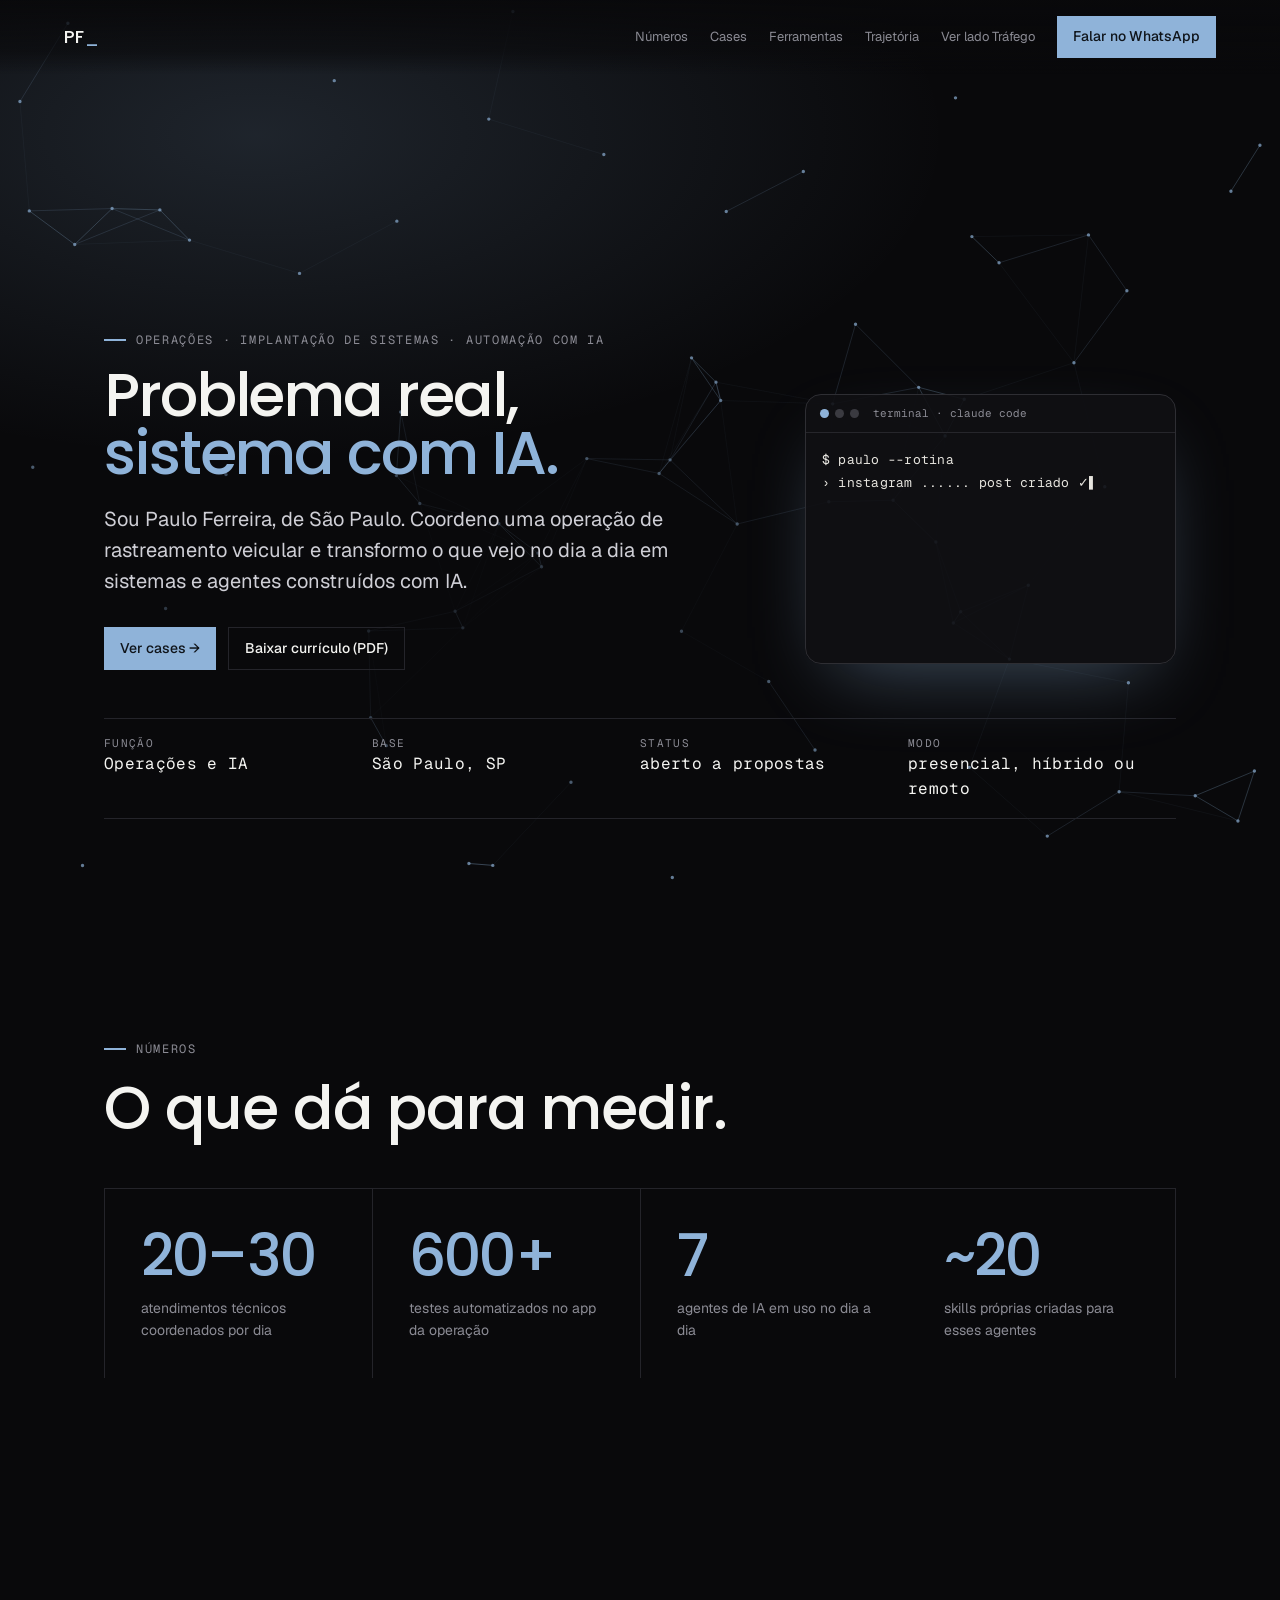
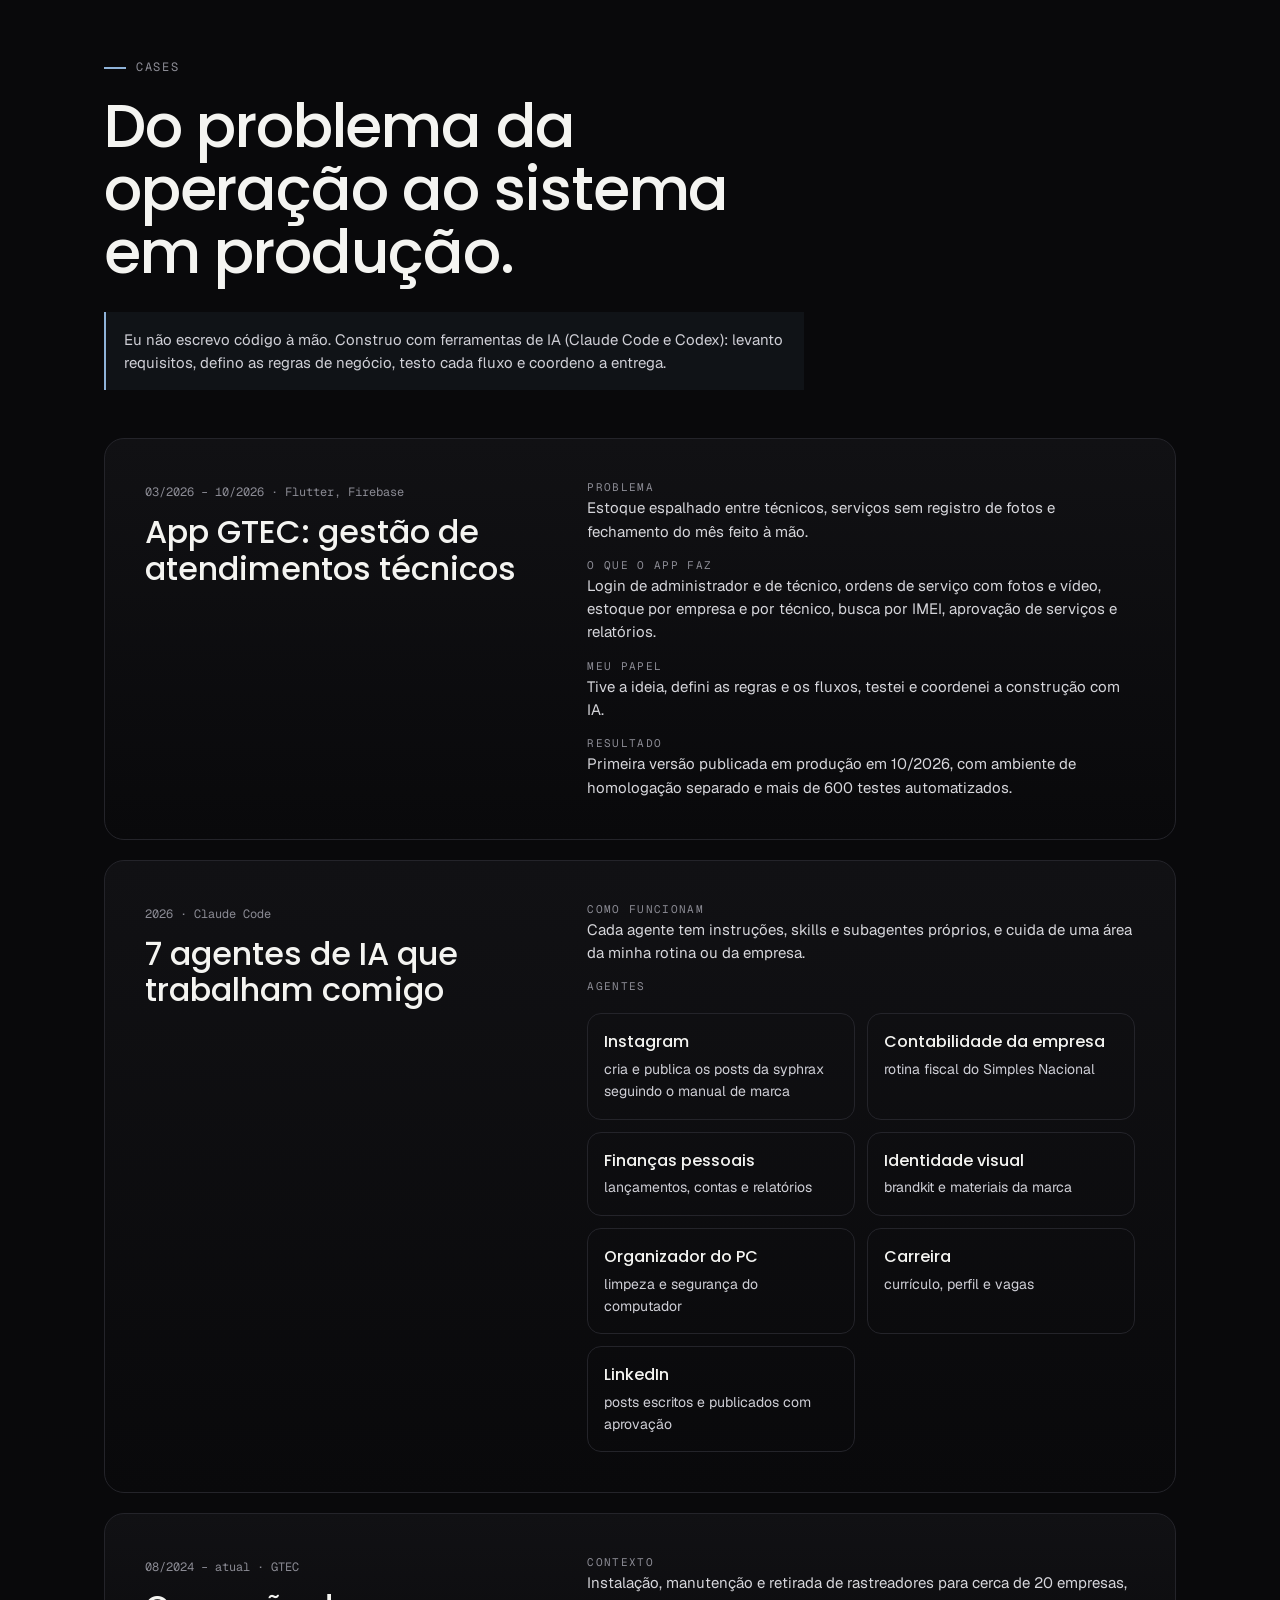
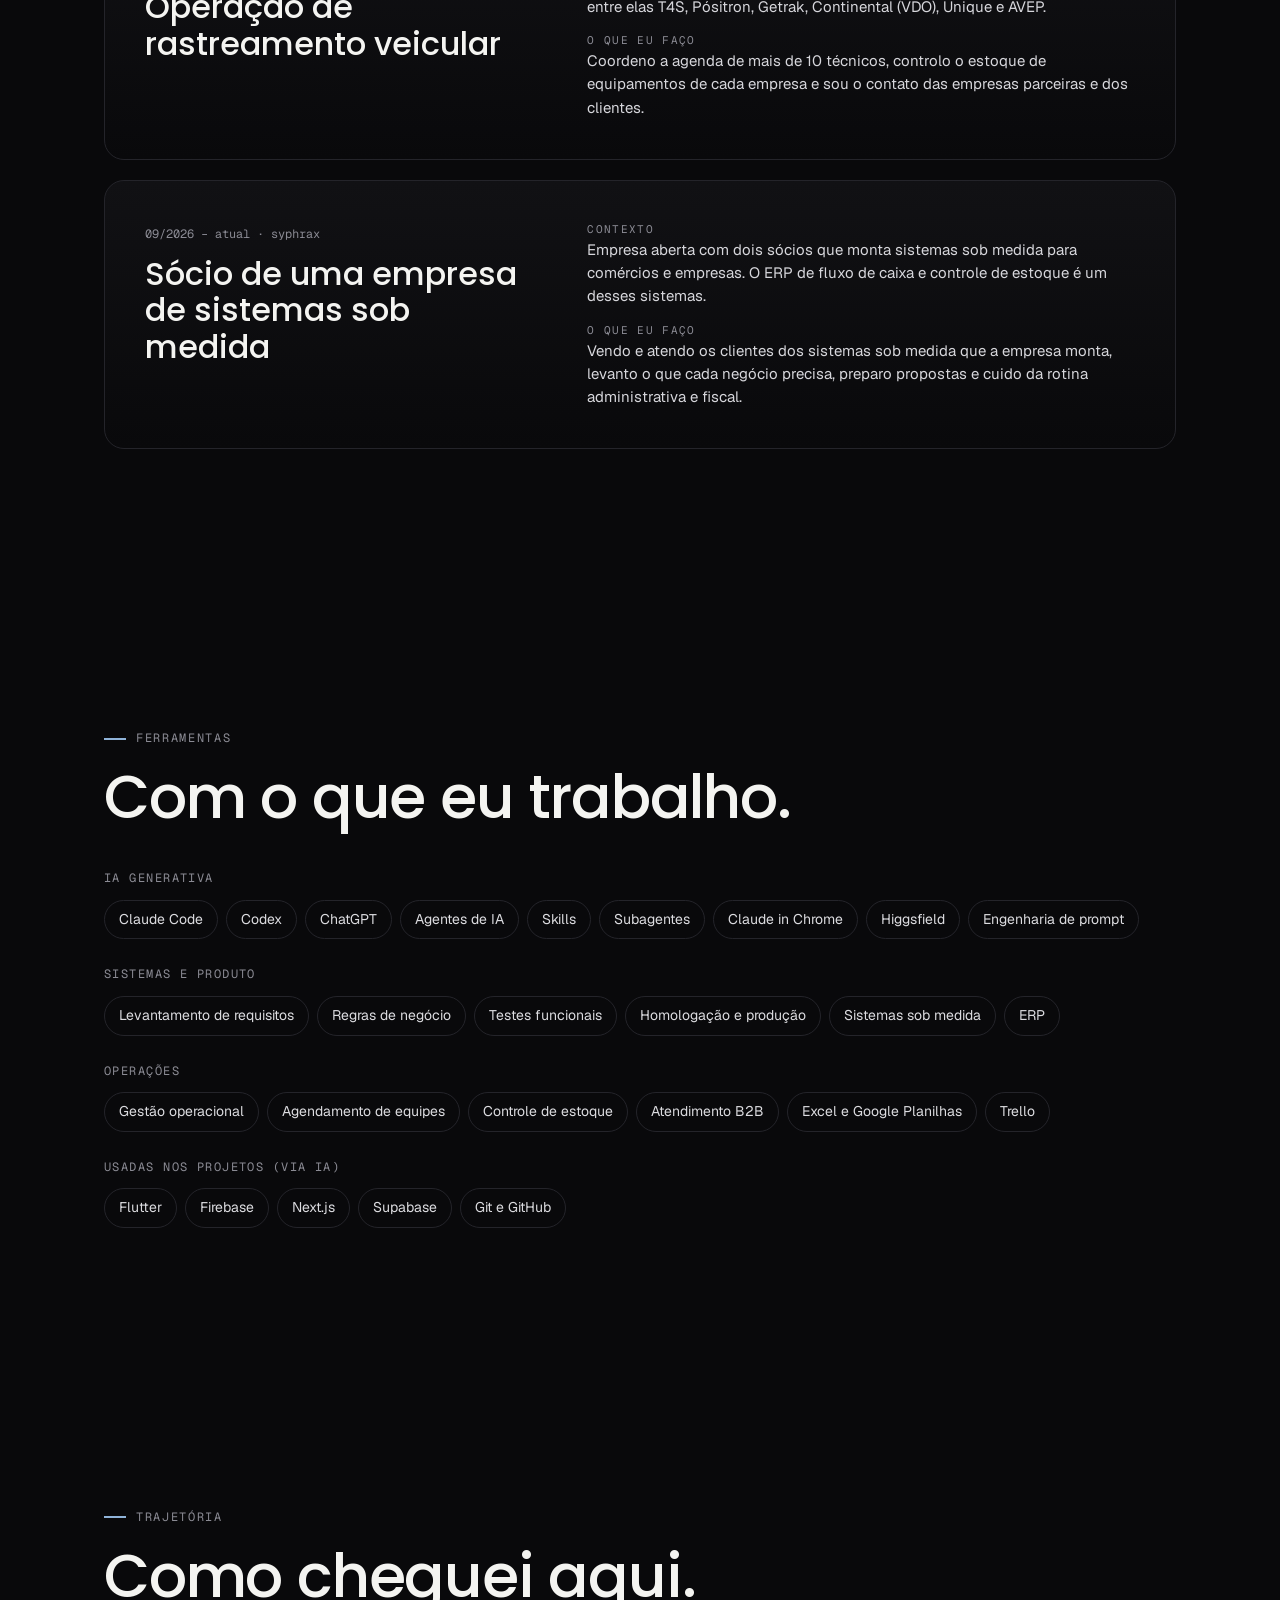
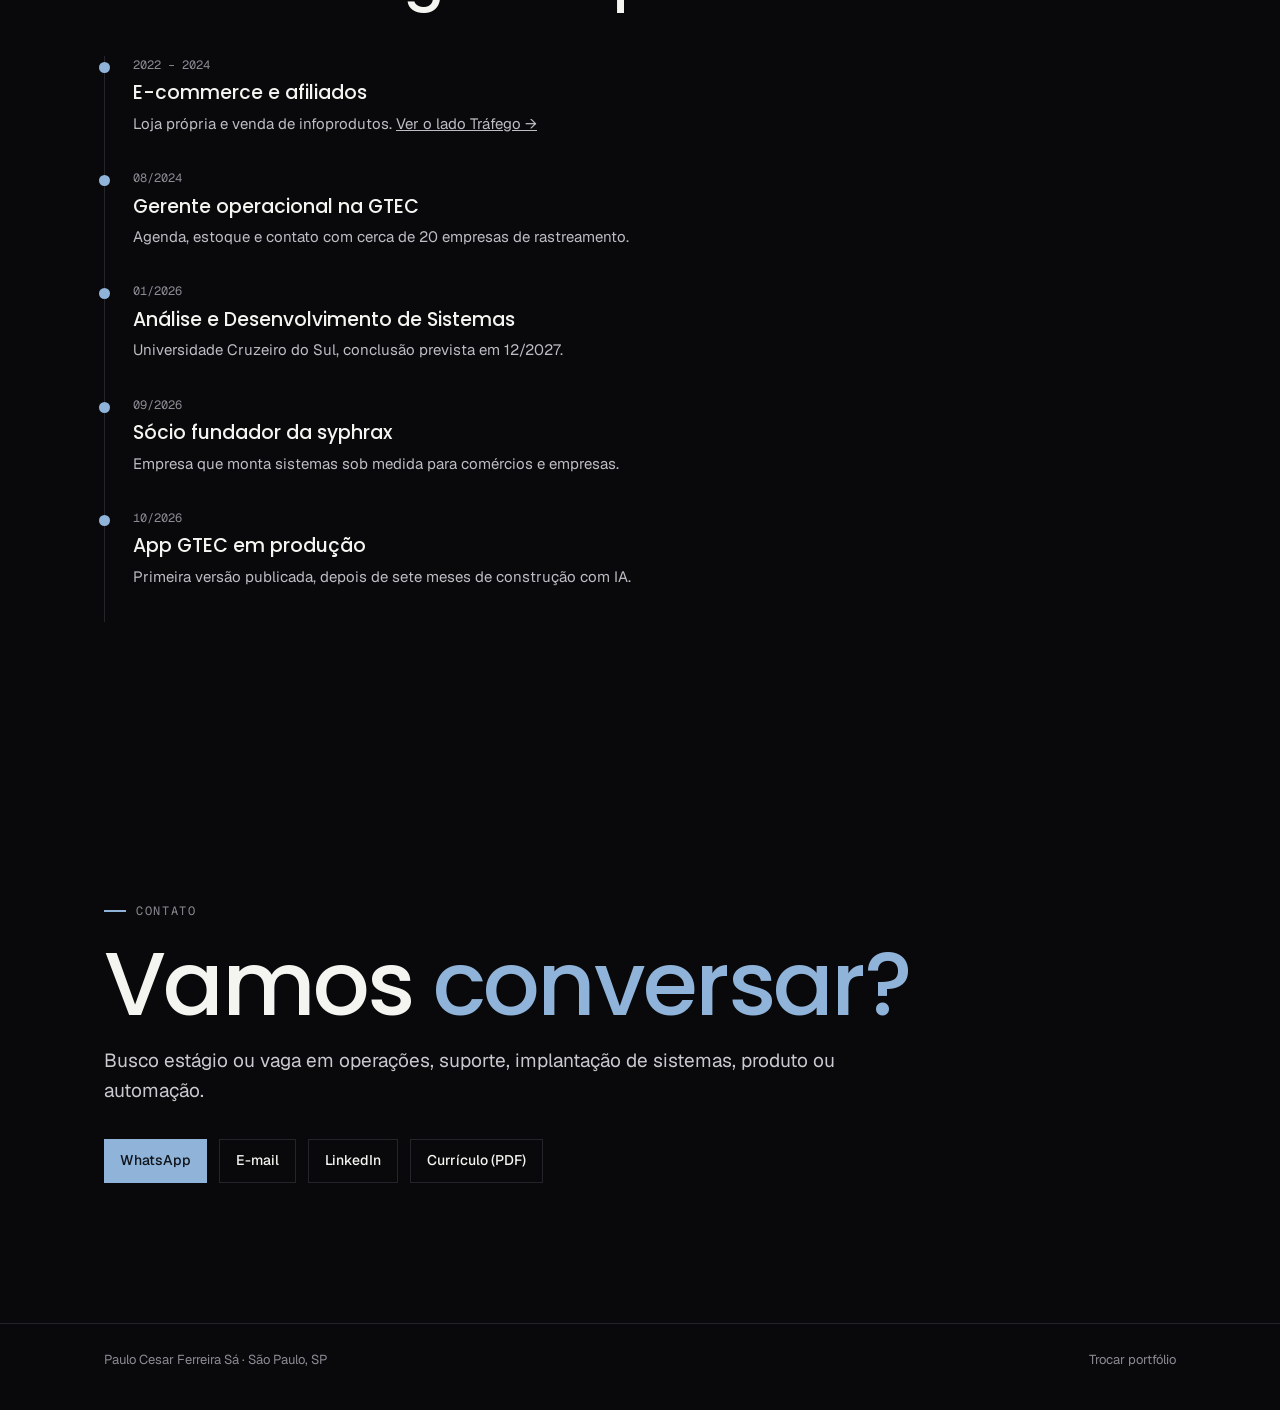
==== ia/index.html @ dfe34c78 "Página IA: troca do título não empurra mais o parágrafo e o terminal Co-Authored-By: Claude Opus 5.5" ====
<!doctype html>
<html lang="pt-BR">
<head>
<meta charset="utf-8">
<meta name="viewport" content="width=device-width, initial-scale=1">
<title>Paulo Ferreira | Automação &amp; IA</title>
<meta name="description" content="Paulo Ferreira: operações e implantação de sistemas, com automação e agentes de IA.">
<link rel="preload" href="../assets/fonts/Geist-Regular.woff2" as="font" type="font/woff2" crossorigin>
<link rel="preload" href="../assets/fonts/Poppins-Medium.woff2" as="font" type="font/woff2" crossorigin>
<link rel="stylesheet" href="../assets/base.css?v=11">
<script src="../assets/cor.js?v=11"></script>
<style>
  :root { --accent-1: var(--ia-1); --accent-2: var(--ia-2); }
  .hero { min-height: 100svh; display: flex; align-items: flex-end; padding: 110px 0 clamp(40px, 9vh, 96px); position: relative; overflow: hidden; isolation: isolate; }
  .hero canvas { position: absolute; inset: 0; width: 100%; height: 100%; z-index: -2; opacity: .55; }
  .hero .wrap::before { content: ""; position: absolute; inset: -40px -60px; z-index: -1; background: radial-gradient(70% 70% at 30% 55%, rgba(9,9,11,.85), transparent 75%); pointer-events: none; }
  .hero .wrap { position: relative; }
  .hero::after { content: ""; position: absolute; inset: 0; z-index: -1; background: radial-gradient(90% 60% at 20% 15%, color-mix(in srgb, var(--ia-1) 16%, transparent), transparent 60%); }
  .hero h1 { font-family: "Poppins"; font-weight: 500; font-size: clamp(42px, 8.4vw, 116px); line-height: .95; letter-spacing: -.035em; }
  .hero .sub { margin-top: 22px; font-size: clamp(16px, 1.7vw, 20px); color: #cfcfd6; max-width: 54ch; }
  .hero .row { display: flex; flex-wrap: wrap; gap: 12px; margin-top: 30px; }
  .facts { display: grid; grid-template-columns: repeat(4, 1fr); margin-top: 48px; border-top: 1px solid var(--line); }
  .facts div { padding: 16px 0; border-bottom: 1px solid var(--line); }
  .facts span { display: block; font-family: "Geist Mono"; font-size: 11px; text-transform: uppercase; letter-spacing: .12em; color: var(--muted); }
  @media (max-width: 760px) { .facts { grid-template-columns: 1fr 1fr; column-gap: 16px; } }
  .agents { display: grid; grid-template-columns: repeat(auto-fill, minmax(220px, 1fr)); gap: 12px; margin-top: 18px; }
  .agent { border: 1px solid var(--line); border-radius: 14px; padding: 16px; font-size: 14px; color: #cfcfd6; }
  .agent b { display: block; font-family: "Poppins"; font-weight: 500; color: var(--paper); font-size: 16px; margin-bottom: 4px; }
  /* Projeto 2: topo animado */
  .hero.p2 canvas { opacity: .9; }
  .hero-grid { display: grid; grid-template-columns: 1.4fr .8fr; gap: clamp(24px, 4vw, 56px); align-items: end; }
  .hero.p2 h1 { font-size: clamp(36px, 4.7vw, 72px); }
  .rot { display: inline-block; white-space: nowrap; max-width: 100%; overflow: clip; } /* símbolos da troca não alargam a coluna */
  .hero-grid > * { min-width: 0; }
  .term { border: 1px solid #2e2e33; border-radius: 16px; background: rgba(16,16,19,.9); box-shadow: 0 30px 80px -30px color-mix(in srgb, var(--ia-1) 45%, transparent); overflow: hidden; margin-bottom: 6px; }
  .term .bar { display: flex; align-items: center; gap: 6px; padding: 10px 14px; border-bottom: 1px solid #26262b; font-family: "Geist Mono"; font-size: 11px; color: var(--muted); }
  .term .bar i { width: 9px; height: 9px; border-radius: 50%; background: #3a3a40; }
  .term .bar i:first-child { background: var(--ia-2); }
  .term .bar span { margin-left: 8px; }
  .term .out { padding: 16px 16px 20px; font-size: 13px; line-height: 1.75; color: #e6e4de; white-space: pre-wrap; min-height: 230px; }
  @media (max-width: 900px) { .hero-grid { grid-template-columns: 1fr; } .term .out { min-height: 200px; font-size: 12px; } }
  .honest { margin-top: 28px; padding: 16px 18px; border-left: 2px solid var(--ia-2); background: color-mix(in srgb, var(--ia-1) 6%, transparent); color: #cfcfd6; font-size: 15px; max-width: 70ch; }
  .btn.solid { color: var(--ia-on); }
</style>
</head>
<body>
  <nav class="nav">
    <a class="logo" href="../">PF<b>_</b></a>
    <div class="nav-links">
      <a class="lk" href="#numeros">Números</a>
      <a class="lk" href="#cases">Cases</a>
      <a class="lk" href="#ferramentas">Ferramentas</a>
      <a class="lk" href="#trajetoria">Trajetória</a>
      <a class="lk" href="../trafego/">Ver lado Tráfego</a>
      <a class="btn solid" href="https://wa.me/5511947309634" target="_blank" rel="noopener">Falar no WhatsApp</a>
    </div>
  </nav>

  <header class="hero p2">
    <canvas data-net="#e9e6df,#e9e6df" data-net-var="--ia-1" aria-hidden="true"></canvas>
    <div class="wrap">
      <div class="hero-grid">
      <div>
      <p class="kicker">Operações · Implantação de Sistemas · Automação com IA</p>
      <h1><span data-decode="Problema real,">Problema real,</span><br><span class="grad rot" data-rotate="sistema com IA.|app em produção.|agente de IA.|automação real.">sistema com IA.</span></h1>
      <p class="sub">Sou Paulo Ferreira, de São Paulo. Coordeno uma operação de rastreamento veicular e transformo o que vejo no dia a dia em sistemas e agentes construídos com IA.</p>
      <div class="row">
        <a class="btn solid" href="#cases">Ver cases →</a>
        <a class="btn" href="../assets/cv/Curriculo_Paulo_Ferreira_Operacoes_IA.pdf" download>Baixar currículo (PDF)</a>
      </div>
      </div>
      <div class="term" data-term="$ paulo --rotina
› instagram ...... post criado ✓
› contabilidade .. rotina fiscal ✓
› finanças ....... relatório pronto ✓
› app gtec ....... 600+ testes ✓
› operação ....... 20–30 atend./dia
› linkedin ....... aguardando aprovação…" aria-hidden="true">
        <div class="bar"><i></i><i></i><i></i><span>terminal · claude code</span></div>
        <pre class="out mono"></pre>
      </div>
      </div>
      <div class="facts mono">
        <div><span>Função</span>Operações e IA</div>
        <div><span>Base</span>São Paulo, SP</div>
        <div><span>Status</span>aberto a propostas</div>
        <div><span>Modo</span>presencial, híbrido ou remoto</div>
      </div>
    </div>
  </header>

  <section id="numeros">
    <div class="wrap">
      <p class="kicker rv">Números</p>
      <h2 class="title rv">O que dá para medir.</h2>
      <div class="stats short rv">
        <div class="stat"><div class="n grad">20–30</div><div class="l">atendimentos técnicos coordenados por dia</div></div>
        <div class="stat"><div class="n grad" data-count="600" data-suf="+">600+</div><div class="l">testes automatizados no app da operação</div></div>
        <div class="stat"><div class="n grad" data-count="7">7</div><div class="l">agentes de IA em uso no dia a dia</div></div>
        <div class="stat"><div class="n grad" data-count="20" data-pre="~">~20</div><div class="l">skills próprias criadas para esses agentes</div></div>
      </div>
    </div>
  </section>

  <section id="cases">
    <div class="wrap">
      <p class="kicker rv">Cases</p>
      <h2 class="title rv">Do problema da operação ao sistema em produção.</h2>
      <p class="honest rv">Eu não escrevo código à mão. Construo com ferramentas de IA (Claude Code e Codex): levanto requisitos, defino as regras de negócio, testo cada fluxo e coordeno a entrega.</p>

      <div class="cases">
        <article class="case rv">
          <div><span class="tag">03/2026 – 10/2026 · Flutter, Firebase</span><h3>App GTEC: gestão de atendimentos técnicos</h3></div>
          <dl>
            <div><dt>Problema</dt><dd>Estoque espalhado entre técnicos, serviços sem registro de fotos e fechamento do mês feito à mão.</dd></div>
            <div><dt>O que o app faz</dt><dd>Login de administrador e de técnico, ordens de serviço com fotos e vídeo, estoque por empresa e por técnico, busca por IMEI, aprovação de serviços e relatórios.</dd></div>
            <div><dt>Meu papel</dt><dd>Tive a ideia, defini as regras e os fluxos, testei e coordenei a construção com IA.</dd></div>
            <div><dt>Resultado</dt><dd>Primeira versão publicada em produção em 10/2026, com ambiente de homologação separado e mais de 600 testes automatizados.</dd></div>
          </dl>
        </article>

        <article class="case rv">
          <div><span class="tag">2026 · Claude Code</span><h3>7 agentes de IA que trabalham comigo</h3></div>
          <dl>
            <div><dt>Como funcionam</dt><dd>Cada agente tem instruções, skills e subagentes próprios, e cuida de uma área da minha rotina ou da empresa.</dd></div>
            <div><dt>Agentes</dt><dd>
              <div class="agents">
                <div class="agent"><b>Instagram</b>cria e publica os posts da syphrax seguindo o manual de marca</div>
                <div class="agent"><b>Contabilidade da empresa</b>rotina fiscal do Simples Nacional</div>
                <div class="agent"><b>Finanças pessoais</b>lançamentos, contas e relatórios</div>
                <div class="agent"><b>Identidade visual</b>brandkit e materiais da marca</div>
                <div class="agent"><b>Organizador do PC</b>limpeza e segurança do computador</div>
                <div class="agent"><b>Carreira</b>currículo, perfil e vagas</div>
                <div class="agent"><b>LinkedIn</b>posts escritos e publicados com aprovação</div>
              </div>
            </dd></div>
          </dl>
        </article>

        <article class="case rv">
          <div><span class="tag">08/2024 – atual · GTEC</span><h3>Operação de rastreamento veicular</h3></div>
          <dl>
            <div><dt>Contexto</dt><dd>Instalação, manutenção e retirada de rastreadores para cerca de 20 empresas, entre elas T4S, Pósitron, Getrak, Continental (VDO), Unique e AVEP.</dd></div>
            <div><dt>O que eu faço</dt><dd>Coordeno a agenda de mais de 10 técnicos, controlo o estoque de equipamentos de cada empresa e sou o contato das empresas parceiras e dos clientes.</dd></div>
          </dl>
        </article>

        <article class="case rv">
          <div><span class="tag">09/2026 – atual · syphrax</span><h3>Sócio de uma empresa de sistemas sob medida</h3></div>
          <dl>
            <div><dt>Contexto</dt><dd>Empresa aberta com dois sócios que monta sistemas sob medida para comércios e empresas. O ERP de fluxo de caixa e controle de estoque é um desses sistemas.</dd></div>
            <div><dt>O que eu faço</dt><dd>Vendo e atendo os clientes dos sistemas sob medida que a empresa monta, levanto o que cada negócio precisa, preparo propostas e cuido da rotina administrativa e fiscal.</dd></div>
          </dl>
        </article>
      </div>
    </div>
  </section>

  <section id="ferramentas">
    <div class="wrap">
      <p class="kicker rv">Ferramentas</p>
      <h2 class="title rv">Com o que eu trabalho.</h2>
      <div class="tools">
        <div class="grp rv"><h4>IA generativa</h4><div class="chips"><span class="chip">Claude Code</span><span class="chip">Codex</span><span class="chip">ChatGPT</span><span class="chip">Agentes de IA</span><span class="chip">Skills</span><span class="chip">Subagentes</span><span class="chip">Claude in Chrome</span><span class="chip">Higgsfield</span><span class="chip">Engenharia de prompt</span></div></div>
        <div class="grp rv"><h4>Sistemas e produto</h4><div class="chips"><span class="chip">Levantamento de requisitos</span><span class="chip">Regras de negócio</span><span class="chip">Testes funcionais</span><span class="chip">Homologação e produção</span><span class="chip">Sistemas sob medida</span><span class="chip">ERP</span></div></div>
        <div class="grp rv"><h4>Operações</h4><div class="chips"><span class="chip">Gestão operacional</span><span class="chip">Agendamento de equipes</span><span class="chip">Controle de estoque</span><span class="chip">Atendimento B2B</span><span class="chip">Excel e Google Planilhas</span><span class="chip">Trello</span></div></div>
        <div class="grp rv"><h4>Usadas nos projetos (via IA)</h4><div class="chips"><span class="chip">Flutter</span><span class="chip">Firebase</span><span class="chip">Next.js</span><span class="chip">Supabase</span><span class="chip">Git e GitHub</span></div></div>
      </div>
    </div>
  </section>

  <section id="trajetoria">
    <div class="wrap">
      <p class="kicker rv">Trajetória</p>
      <h2 class="title rv">Como cheguei aqui.</h2>
      <div class="timeline">
        <div class="tl rv"><div class="when">2022 – 2024</div><div class="what">E-commerce e afiliados</div><div class="how">Loja própria e venda de infoprodutos. <a href="../trafego/" style="text-decoration:underline">Ver o lado Tráfego →</a></div></div>
        <div class="tl rv"><div class="when">08/2024</div><div class="what">Gerente operacional na GTEC</div><div class="how">Agenda, estoque e contato com cerca de 20 empresas de rastreamento.</div></div>
        <div class="tl rv"><div class="when">01/2026</div><div class="what">Análise e Desenvolvimento de Sistemas</div><div class="how">Universidade Cruzeiro do Sul, conclusão prevista em 12/2027.</div></div>
        <div class="tl rv"><div class="when">09/2026</div><div class="what">Sócio fundador da syphrax</div><div class="how">Empresa que monta sistemas sob medida para comércios e empresas.</div></div>
        <div class="tl rv"><div class="when">10/2026</div><div class="what">App GTEC em produção</div><div class="how">Primeira versão publicada, depois de sete meses de construção com IA.</div></div>
      </div>
    </div>
  </section>

  <section class="cta" id="contato">
    <div class="wrap">
      <p class="kicker rv">Contato</p>
      <div class="big rv">Vamos <span class="grad">conversar?</span></div>
      <p class="lead rv">Busco estágio ou vaga em operações, suporte, implantação de sistemas, produto ou automação.</p>
      <div class="row rv">
        <a class="btn solid" href="https://wa.me/5511947309634" target="_blank" rel="noopener">WhatsApp</a>
        <a class="btn" href="mailto:paulocesar105911@gmail.com">E-mail</a>
        <a class="btn" href="https://www.linkedin.com/in/pauloferreiracs/" target="_blank" rel="noopener">LinkedIn</a>
        <a class="btn" href="../assets/cv/Curriculo_Paulo_Ferreira_Operacoes_IA.pdf" download>Currículo (PDF)</a>
      </div>
    </div>
  </section>

  <footer><div class="wrap"><span>Paulo Cesar Ferreira Sá · São Paulo, SP</span><a href="../">Trocar portfólio</a></div></footer>
  <script src="../assets/main.js?v=11"></script>
</body>
</html>
---- assets/base.css ----
@font-face { font-family: "Geist"; src: url("fonts/Geist-Regular.woff2") format("woff2"), url("fonts/Geist-Regular.ttf") format("truetype"); font-weight: 400; font-display: swap; }
@font-face { font-family: "Geist"; src: url("fonts/Geist-Medium.woff2") format("woff2"), url("fonts/Geist-Medium.ttf") format("truetype"); font-weight: 500; font-display: swap; }
@font-face { font-family: "Geist"; src: url("fonts/Geist-SemiBold.woff2") format("woff2"), url("fonts/Geist-SemiBold.ttf") format("truetype"); font-weight: 600; font-display: swap; }
@font-face { font-family: "Geist Mono"; src: url("fonts/GeistMono-Regular.woff2") format("woff2"); font-weight: 400; font-display: swap; }
@font-face { font-family: "Poppins"; src: url("fonts/Poppins-Medium.woff2") format("woff2"), url("fonts/Poppins-Medium.ttf") format("truetype"); font-weight: 500; font-display: swap; }

:root {
  --ink: #09090b;
  --ink-2: #111114;
  --paper: #f4f4f1;
  --muted: #8b8b94;
  --line: #24242a;
  /* lado IA: azul + violeta */
  --ia-1: #4f6bff;
  --ia-2: #9b6bff;
  /* lado tráfego: rosa + laranja */
  --tr-1: #ff3d7f;
  --tr-2: #ff7a2f;
  --accent-1: var(--paper);
  --accent-2: var(--paper);
  --gutter: clamp(16px, 5vw, 64px);
}

* { box-sizing: border-box; margin: 0; padding: 0; }
html { scroll-behavior: smooth; -webkit-text-size-adjust: 100%; }
body {
  background: var(--ink);
  color: var(--paper);
  font-family: "Geist", system-ui, sans-serif;
  font-size: 16px;
  line-height: 1.55;
  overflow-x: hidden;
}
a { color: inherit; text-decoration: none; }
img { max-width: 100%; display: block; }
::selection { background: var(--accent-1); color: var(--ink); }

.mono { font-family: "Geist Mono", ui-monospace, monospace; letter-spacing: .02em; }
.muted { color: var(--muted); }
.wrap { width: 100%; max-width: 1200px; margin: 0 auto; padding: 0 var(--gutter); }

/* ---------- nav ---------- */
.nav {
  position: fixed; inset: 0 0 auto 0; z-index: 50;
  display: flex; align-items: center; justify-content: space-between; gap: 16px;
  padding: 16px var(--gutter);
  background: linear-gradient(to bottom, rgba(9,9,11,.96), rgba(9,9,11,.6) 70%, rgba(9,9,11,0));
}
.logo { font-family: "Poppins"; font-weight: 500; font-size: 18px; letter-spacing: .02em; }
.logo b { color: var(--accent-1); font-weight: 500; }
.nav-links { display: flex; align-items: center; gap: 22px; font-size: 13px; }
.nav-links a.lk { color: var(--muted); transition: color .2s; }
.nav-links a.lk:hover { color: var(--paper); }
.btn {
  display: inline-flex; align-items: center; gap: 8px;
  padding: 10px 16px; font-size: 14px; font-weight: 500;
  border: 1px solid var(--line); border-radius: 999px;
  transition: transform .2s, border-color .2s, background .2s;
}
.btn:hover { transform: translateY(-1px); border-color: var(--accent-1); }
.btn.solid { background: linear-gradient(90deg, var(--accent-1), var(--accent-2)); color: #fff; border: 0; }
.btn svg { width: 16px; height: 16px; }
@media (max-width: 760px) {
  .nav-links a.lk { display: none; }
  .nav .btn { padding: 8px 12px; font-size: 13px; }
}

/* ---------- seções ---------- */
section { padding: clamp(72px, 12vw, 140px) 0; position: relative; }
.kicker { font-family: "Geist Mono"; font-size: 12px; text-transform: uppercase; letter-spacing: .14em; color: var(--muted); margin-bottom: 18px; display: flex; align-items: center; gap: 10px; }
.kicker::before { content: ""; width: 22px; height: 2px; background: linear-gradient(90deg, var(--accent-1), var(--accent-2)); }
h2.title { font-family: "Poppins"; font-weight: 500; font-size: clamp(30px, 5.4vw, 60px); line-height: 1.05; letter-spacing: -.02em; max-width: 18ch; }
.lead { font-size: clamp(16px, 1.6vw, 19px); color: #c9c9cf; max-width: 60ch; margin-top: 18px; }
.grad { background: linear-gradient(90deg, var(--accent-1), var(--accent-2)); -webkit-background-clip: text; background-clip: text; color: transparent; }

/* números */
.stats { display: grid; grid-template-columns: repeat(auto-fit, minmax(240px, 1fr)); gap: 1px; background: var(--line); border: 1px solid var(--line); margin-top: 48px; }
.stat { background: var(--ink); padding: clamp(22px, 3vw, 36px); container-type: inline-size; min-width: 0; }
/* o número acompanha a largura da coluna (cqi), então nunca é cortado */
.stat .n { display: inline-block; max-width: 100%; font-family: "Poppins"; font-weight: 500; font-size: clamp(28px, 19cqi, 64px); line-height: 1.05; letter-spacing: -.03em; white-space: nowrap; }
.stat .l { margin-top: 12px; color: var(--muted); font-size: 14px; max-width: 24ch; }
.stats.wide { grid-template-columns: repeat(2, 1fr); }
.stats.short .n { font-size: clamp(30px, 30cqi, 72px); }
@media (max-width: 560px) { .stats.wide { grid-template-columns: 1fr; } }
@media (max-width: 420px) { .stats { grid-template-columns: 1fr; } }

/* cases */
.cases { display: grid; gap: 20px; margin-top: 48px; }
.case {
  border: 1px solid var(--line); border-radius: 20px; padding: clamp(22px, 3.4vw, 40px);
  background: linear-gradient(180deg, var(--ink-2), var(--ink));
  display: grid; grid-template-columns: 1fr 1.4fr; gap: clamp(18px, 4vw, 56px);
  transition: border-color .3s;
}
.case:hover { border-color: color-mix(in srgb, var(--accent-1) 55%, var(--line)); }
.case .tag { font-family: "Geist Mono"; font-size: 12px; color: var(--muted); }
.case h3 { font-family: "Poppins"; font-weight: 500; font-size: clamp(22px, 2.6vw, 32px); line-height: 1.15; margin-top: 10px; }
.case dl { display: grid; gap: 14px; }
.case dt { font-family: "Geist Mono"; font-size: 11px; text-transform: uppercase; letter-spacing: .12em; color: var(--muted); }
.case dd { color: #d6d6db; font-size: 15px; }
@media (max-width: 760px) { .case { grid-template-columns: 1fr; } }

/* ferramentas */
.tools { margin-top: 40px; display: grid; gap: 26px; }
.tools .grp h4 { font-family: "Geist Mono"; font-weight: 400; font-size: 12px; text-transform: uppercase; letter-spacing: .12em; color: var(--muted); margin-bottom: 12px; }
.chips { display: flex; flex-wrap: wrap; gap: 8px; }
.chip { padding: 8px 14px; border: 1px solid var(--line); border-radius: 999px; font-size: 14px; color: #dcdce0; }

/* trajetória */
.timeline { margin-top: 48px; border-left: 1px solid var(--line); }
.tl { position: relative; padding: 0 0 34px 28px; }
.tl::before { content: ""; position: absolute; left: -6px; top: 6px; width: 11px; height: 11px; border-radius: 50%; background: linear-gradient(135deg, var(--accent-1), var(--accent-2)); }
.tl .when { font-family: "Geist Mono"; font-size: 12px; color: var(--muted); }
.tl .what { font-family: "Poppins"; font-weight: 500; font-size: 19px; margin-top: 4px; }
.tl .how { color: #bdbdc4; font-size: 15px; margin-top: 4px; max-width: 62ch; }

/* contato */
.cta { text-align: left; }
.cta .big { font-family: "Poppins"; font-weight: 500; font-size: clamp(36px, 7vw, 92px); line-height: 1; letter-spacing: -.03em; }
.cta .row { display: flex; flex-wrap: wrap; gap: 12px; margin-top: 34px; }

footer { border-top: 1px solid var(--line); padding: 26px 0 40px; font-size: 13px; color: var(--muted); }
footer .wrap { display: flex; flex-wrap: wrap; justify-content: space-between; gap: 12px; }

/* revelar ao rolar */
.rv { opacity: 0; transform: translateY(24px); transition: opacity .8s ease, transform .8s ease; }
.rv.in { opacity: 1; transform: none; }
@media (prefers-reduced-motion: reduce) {
  html { scroll-behavior: auto; }
  .rv { opacity: 1; transform: none; transition: none; }
}

/* ===== Projeto 5: visual arredondado do Projeto 2, com BOTÕES quadrados (pedido do Paulo, 2026-11-09) ===== */
.btn, .go, .ad-cta, .adcard .c { border-radius: 0 !important; }

/* ===== Projeto 6: menos cor. Preto e branco + UMA cor por lado (IA = azul, Tráfego = rosa).
   Com a 2ª cor igual à 1ª, todos os degradês viram cor sólida. ===== */
:root { --ia-2: #4f6bff; --tr-2: #ff3d7f; }

/* ===== Projeto 8: cores variáveis (IA: prata/azul-aço · Tráfego: rosa/âmbar), trocadas por assets/cor.js ===== */
:root { --ia-1: #e9e6df; --ia-2: #e9e6df; --ia-on: #141113; --tr-1: #ff3d7f; --tr-2: #ff3d7f; --tr-on: #ffffff; }
.amp, .rule, .go, .btn.solid, .stat .n, .chip, .kicker::before, .tl::before, .side ul li::before { transition: color .6s, background-color .6s, border-color .6s, box-shadow .6s; }

/* ===== Otimização (2026-11-09): o navegador só monta as seções quando elas chegam perto da tela ===== */

/* texto com degradê: espaço embaixo para o "g", "ç", "p" não serem cortados (sem mudar o layout) */
.grad { padding-bottom: .16em; margin-bottom: -.16em; }

/* desempenho: animação em loop fora da tela fica pausada */
.anim-off, .anim-off *, .anim-off::before, .anim-off::after, .anim-off *::before, .anim-off *::after { animation-play-state: paused !important; }
/* desempenho no celular: sem desfoque no menu fixo (refazia o desfoque a cada quadro ao rolar) */
@media (hover: none) {
  .nav { backdrop-filter: none; -webkit-backdrop-filter: none; background: linear-gradient(to bottom, rgba(9,9,11,.96), rgba(9,9,11,.6) 70%, rgba(9,9,11,0)); }
}

/* cortina ao abrir uma versão (A1): cobre a tela na página inicial e se abre na chegada */
.wipe { position: fixed; inset: 0; z-index: 100; pointer-events: none; clip-path: polygon(0 0, 0 0, -12% 100%, -12% 100%); }
/* B3: nome da versão escrito na cortina (na saída aparece; na chegada continua até a cortina sair) */
.wipe, html.wipe-in-ia body::after, html.wipe-in-tr body::after { display: grid; place-items: center; font-family: "Poppins", sans-serif; font-weight: 500; font-size: clamp(30px, 6vw, 72px); letter-spacing: -.03em; color: #09090b; }
.wipe .cap { opacity: 0; }
.wipe.ia .cap, .wipe.tr .cap { animation: capIn .45s .3s cubic-bezier(.2,.8,.2,1) forwards; }
@keyframes capIn { from { opacity: 0; transform: translateY(.4em); } to { opacity: 1; transform: none; } }
.wipe.ia { background: var(--ia-1); animation: wipeL .6s cubic-bezier(.7,0,.2,1) forwards; }
.wipe.tr { background: var(--tr-1); animation: wipeR .6s cubic-bezier(.7,0,.2,1) forwards; }
@keyframes wipeL { from { clip-path: polygon(0 0, 0 0, -12% 100%, -12% 100%); } to { clip-path: polygon(0 0, 112% 0, 100% 100%, -12% 100%); } }
@keyframes wipeR { from { clip-path: polygon(112% 0, 112% 0, 100% 100%, 100% 100%); } to { clip-path: polygon(0 0, 112% 0, 112% 100%, -12% 100%); } }
html.wipe-in-ia body::after, html.wipe-in-tr body::after { position: fixed; inset: 0; z-index: 100; pointer-events: none; }
html.wipe-in-ia body::after { content: "Automação & IA"; background: var(--ia-1); animation: outL .6s .1s cubic-bezier(.7,0,.2,1) both; }
html.wipe-in-tr body::after { content: "Tráfego & Marketing"; background: var(--tr-1); animation: outR .6s .1s cubic-bezier(.7,0,.2,1) both; }
@keyframes outL { from { clip-path: polygon(0 0, 112% 0, 100% 100%, -12% 100%); } to { clip-path: polygon(112% 0, 112% 0, 100% 100%, 100% 100%); } }
@keyframes outR { from { clip-path: polygon(0 0, 112% 0, 112% 100%, -12% 100%); } to { clip-path: polygon(0 0, 0 0, -12% 100%, -12% 100%); } }
@media (prefers-reduced-motion: reduce) { html.wipe-in-ia body::after, html.wipe-in-tr body::after { display: none; } }
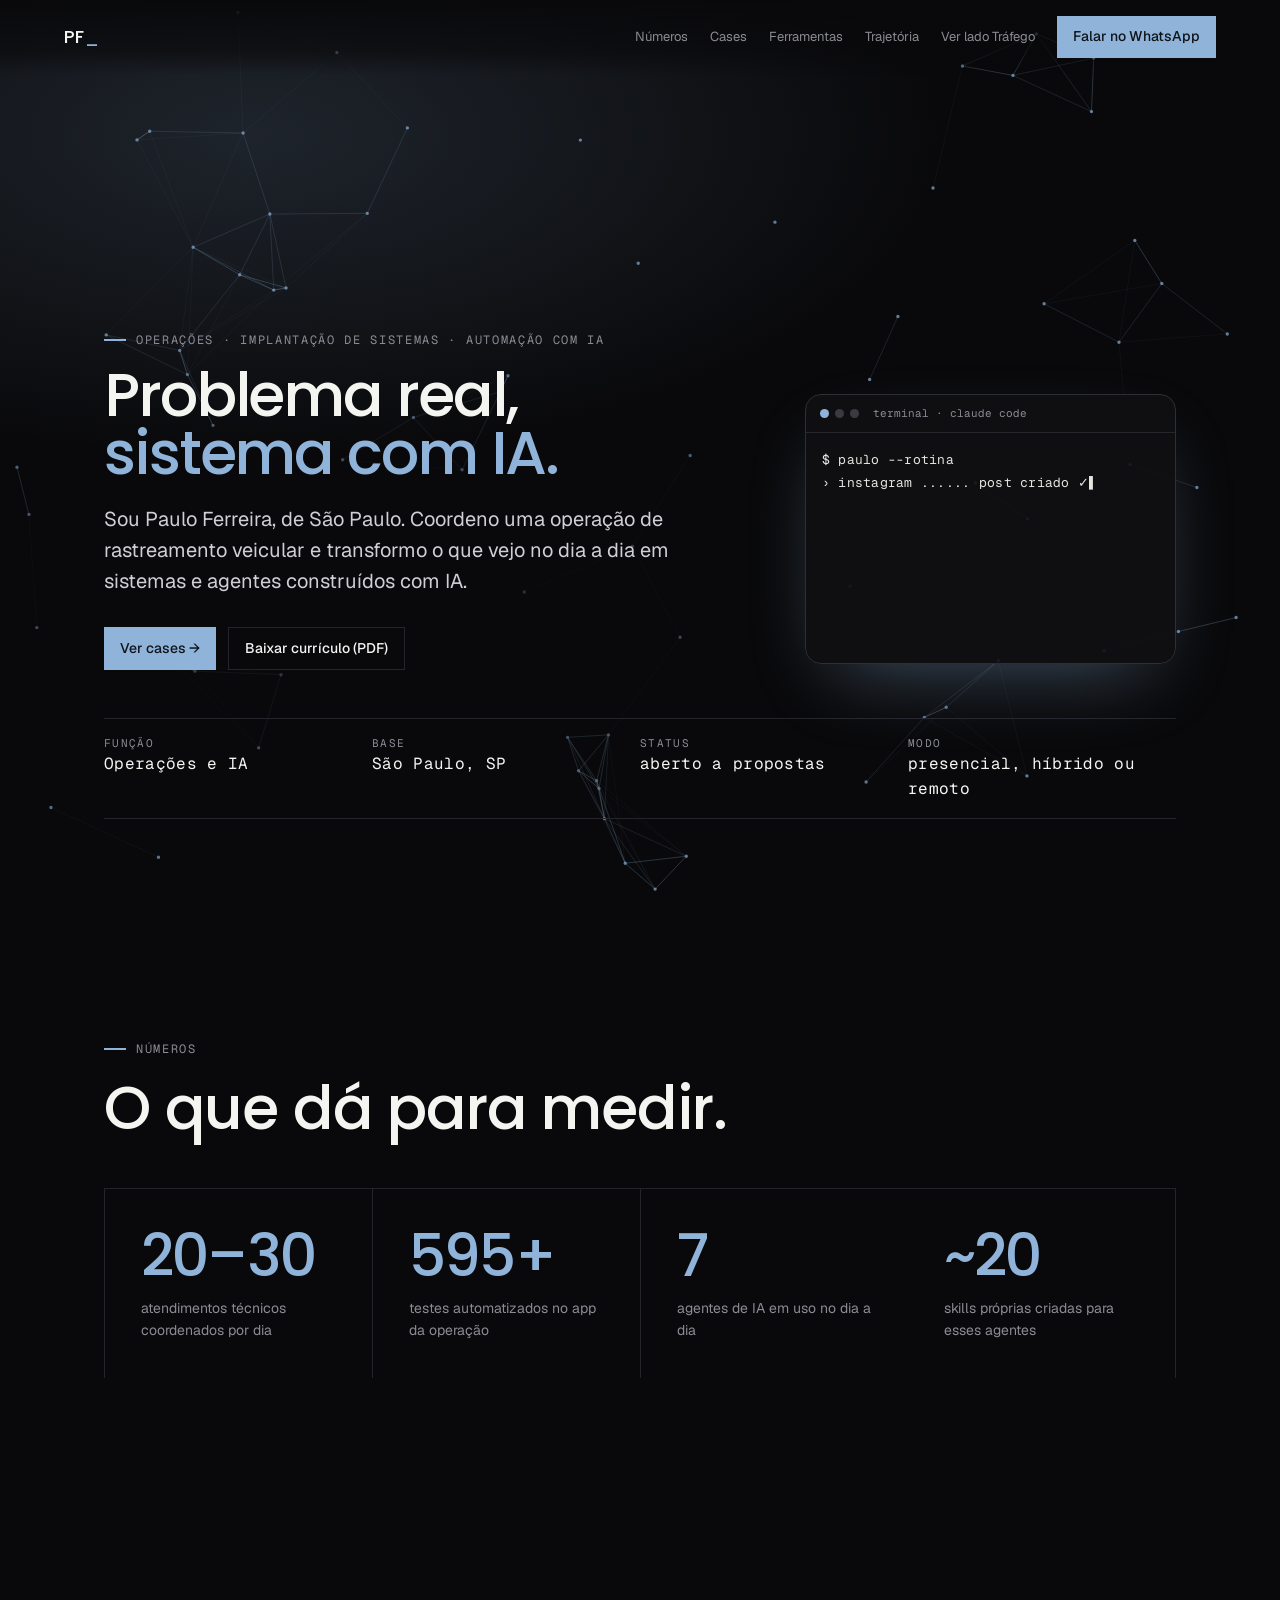
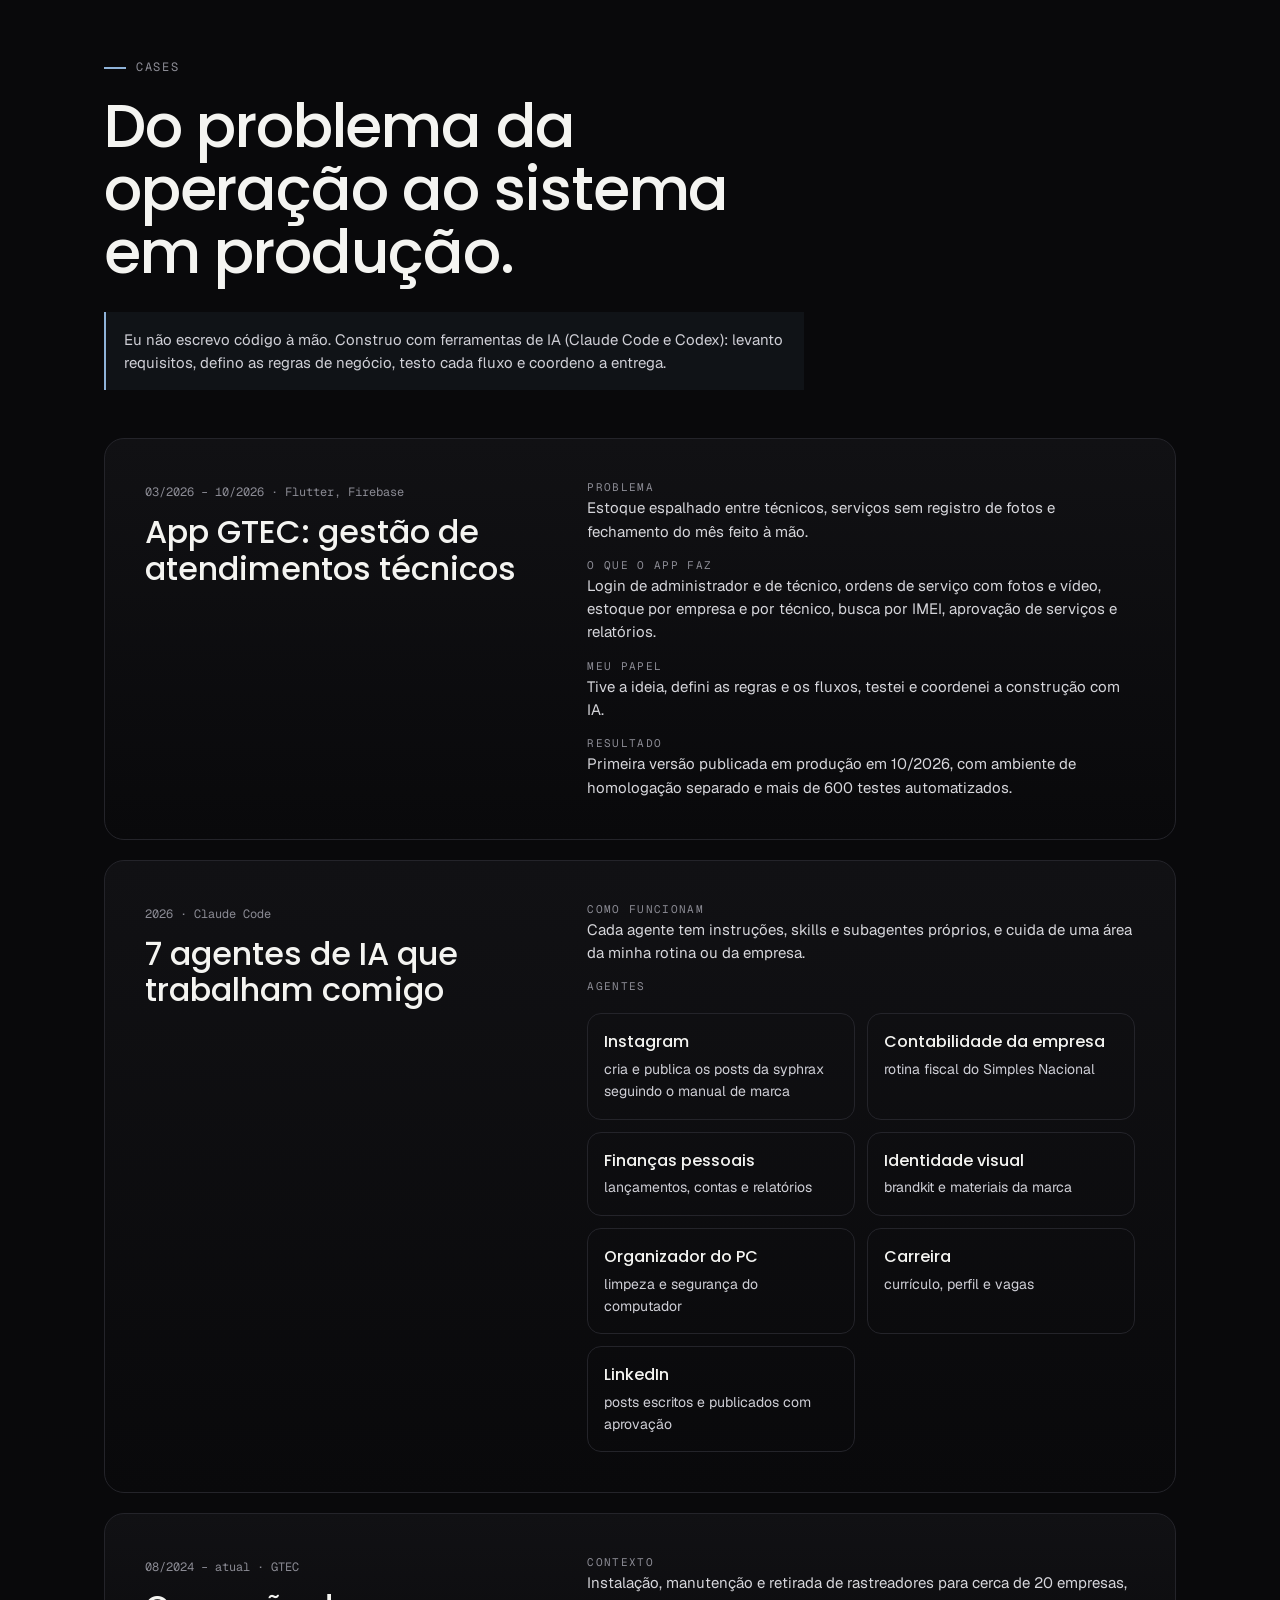
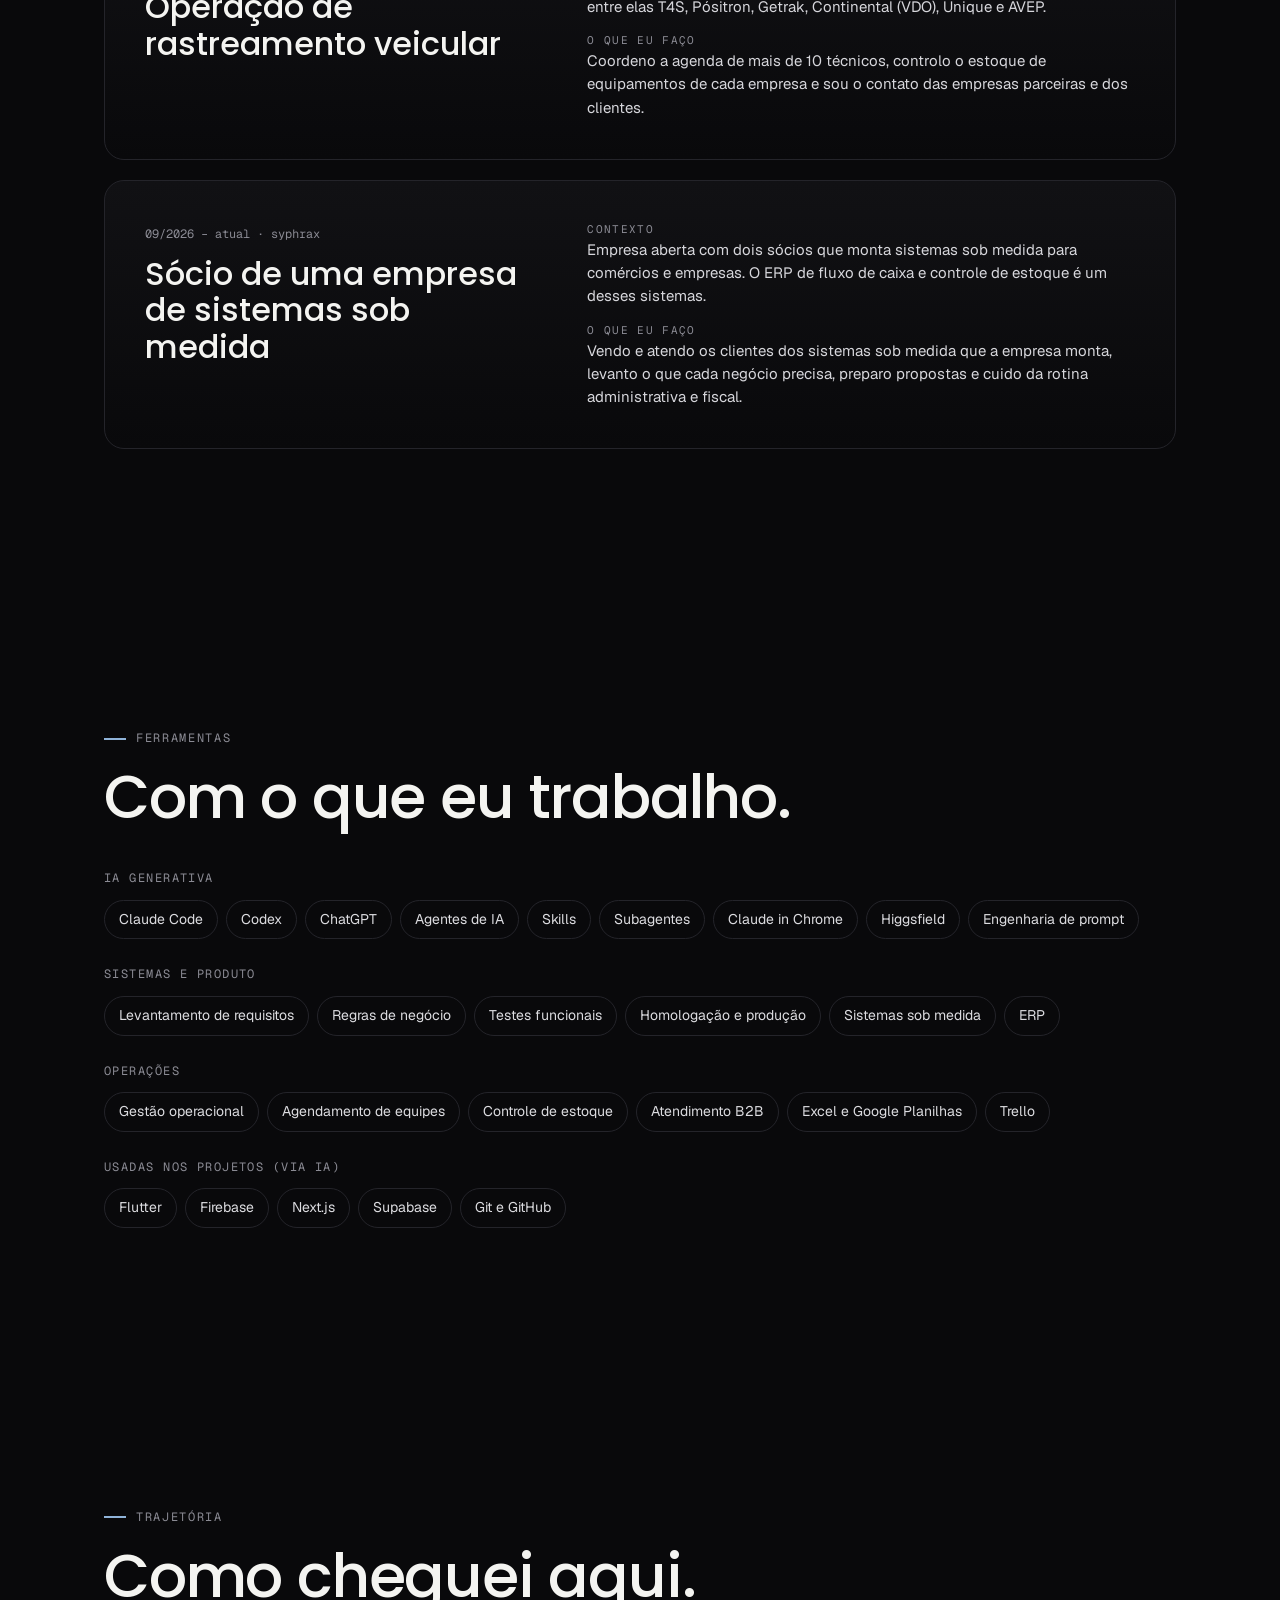
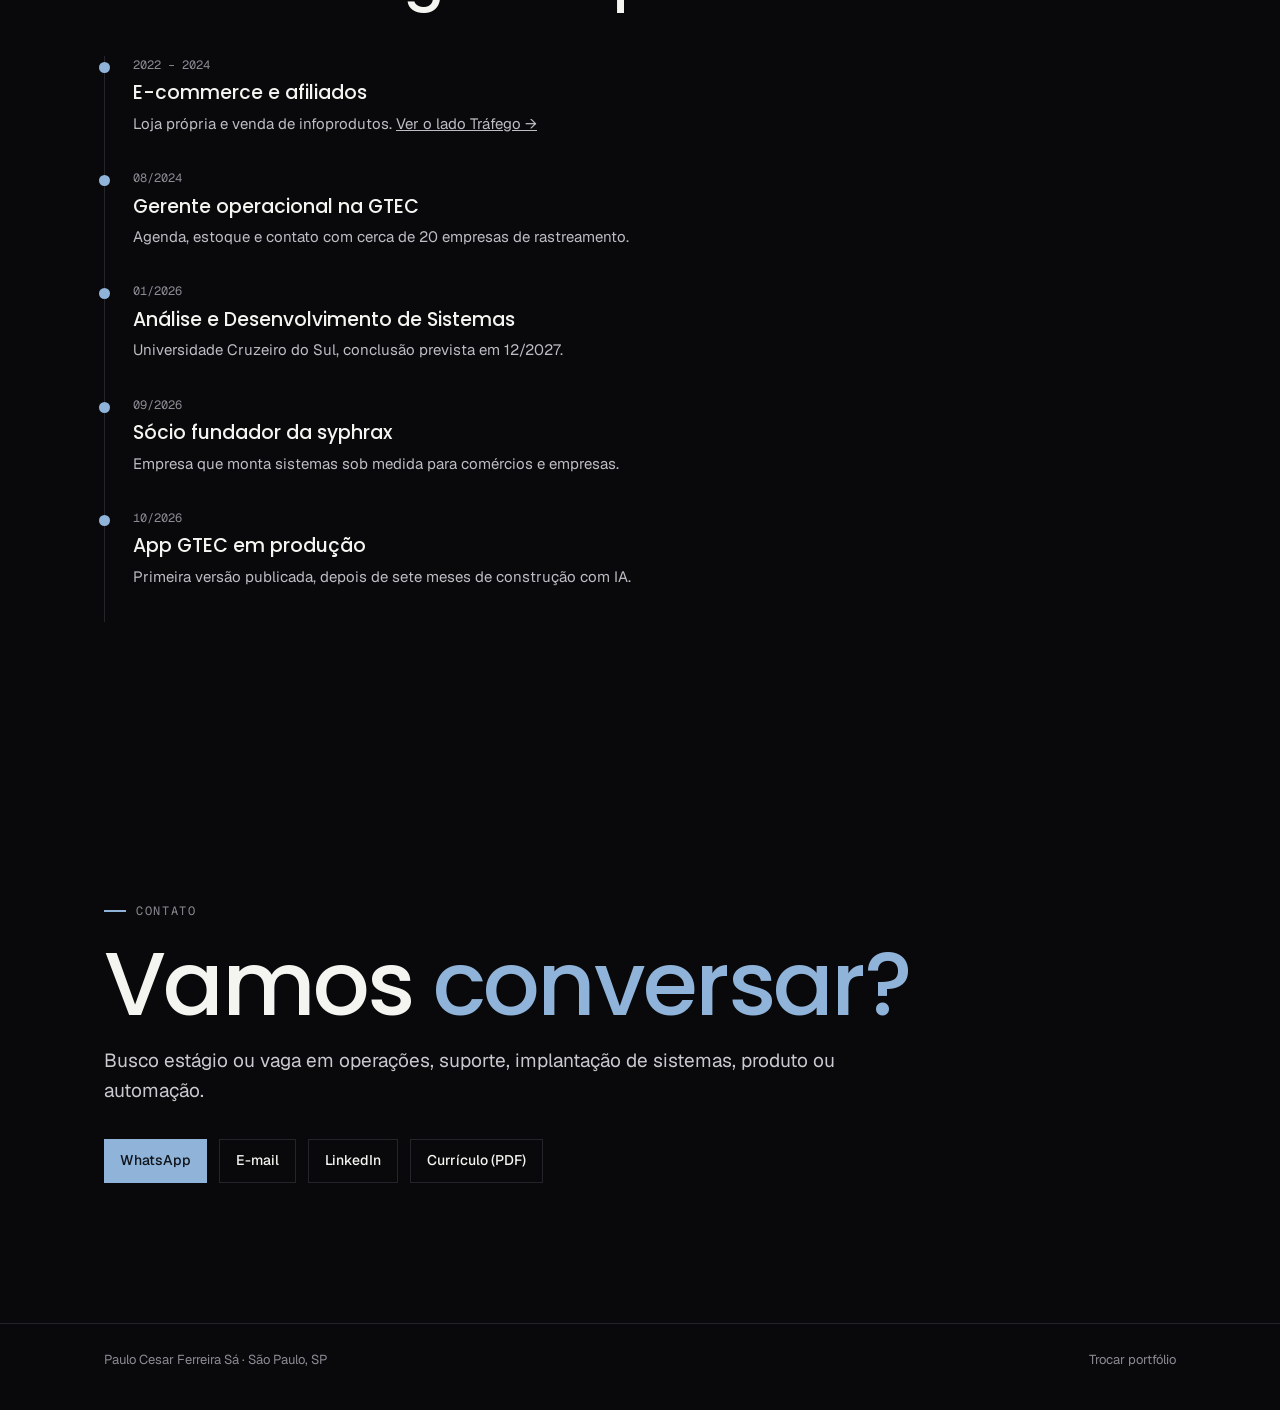
==== commit d65d3b1c: "Celular: Voltar sem a cortina e bolinhas que não pulam ao rolar - pagehide limpa a cortina (o Safari" ====
--- a/ia/index.html
+++ b/ia/index.html
@@ -7,8 +7,8 @@
 <meta name="description" content="Paulo Ferreira: operações e implantação de sistemas, com automação e agentes de IA.">
 <link rel="preload" href="../assets/fonts/Geist-Regular.woff2" as="font" type="font/woff2" crossorigin>
 <link rel="preload" href="../assets/fonts/Poppins-Medium.woff2" as="font" type="font/woff2" crossorigin>
-<link rel="stylesheet" href="../assets/base.css?v=11">
-<script src="../assets/cor.js?v=11"></script>
+<link rel="stylesheet" href="../assets/base.css?v=13">
+<script src="../assets/cor.js?v=13"></script>
 <style>
   :root { --accent-1: var(--ia-1); --accent-2: var(--ia-2); }
   .hero { min-height: 100svh; display: flex; align-items: flex-end; padding: 110px 0 clamp(40px, 9vh, 96px); position: relative; overflow: hidden; isolation: isolate; }
@@ -198,6 +198,6 @@
   </section>
 
   <footer><div class="wrap"><span>Paulo Cesar Ferreira Sá · São Paulo, SP</span><a href="../">Trocar portfólio</a></div></footer>
-  <script src="../assets/main.js?v=11"></script>
+  <script src="../assets/main.js?v=13"></script>
 </body>
 </html>
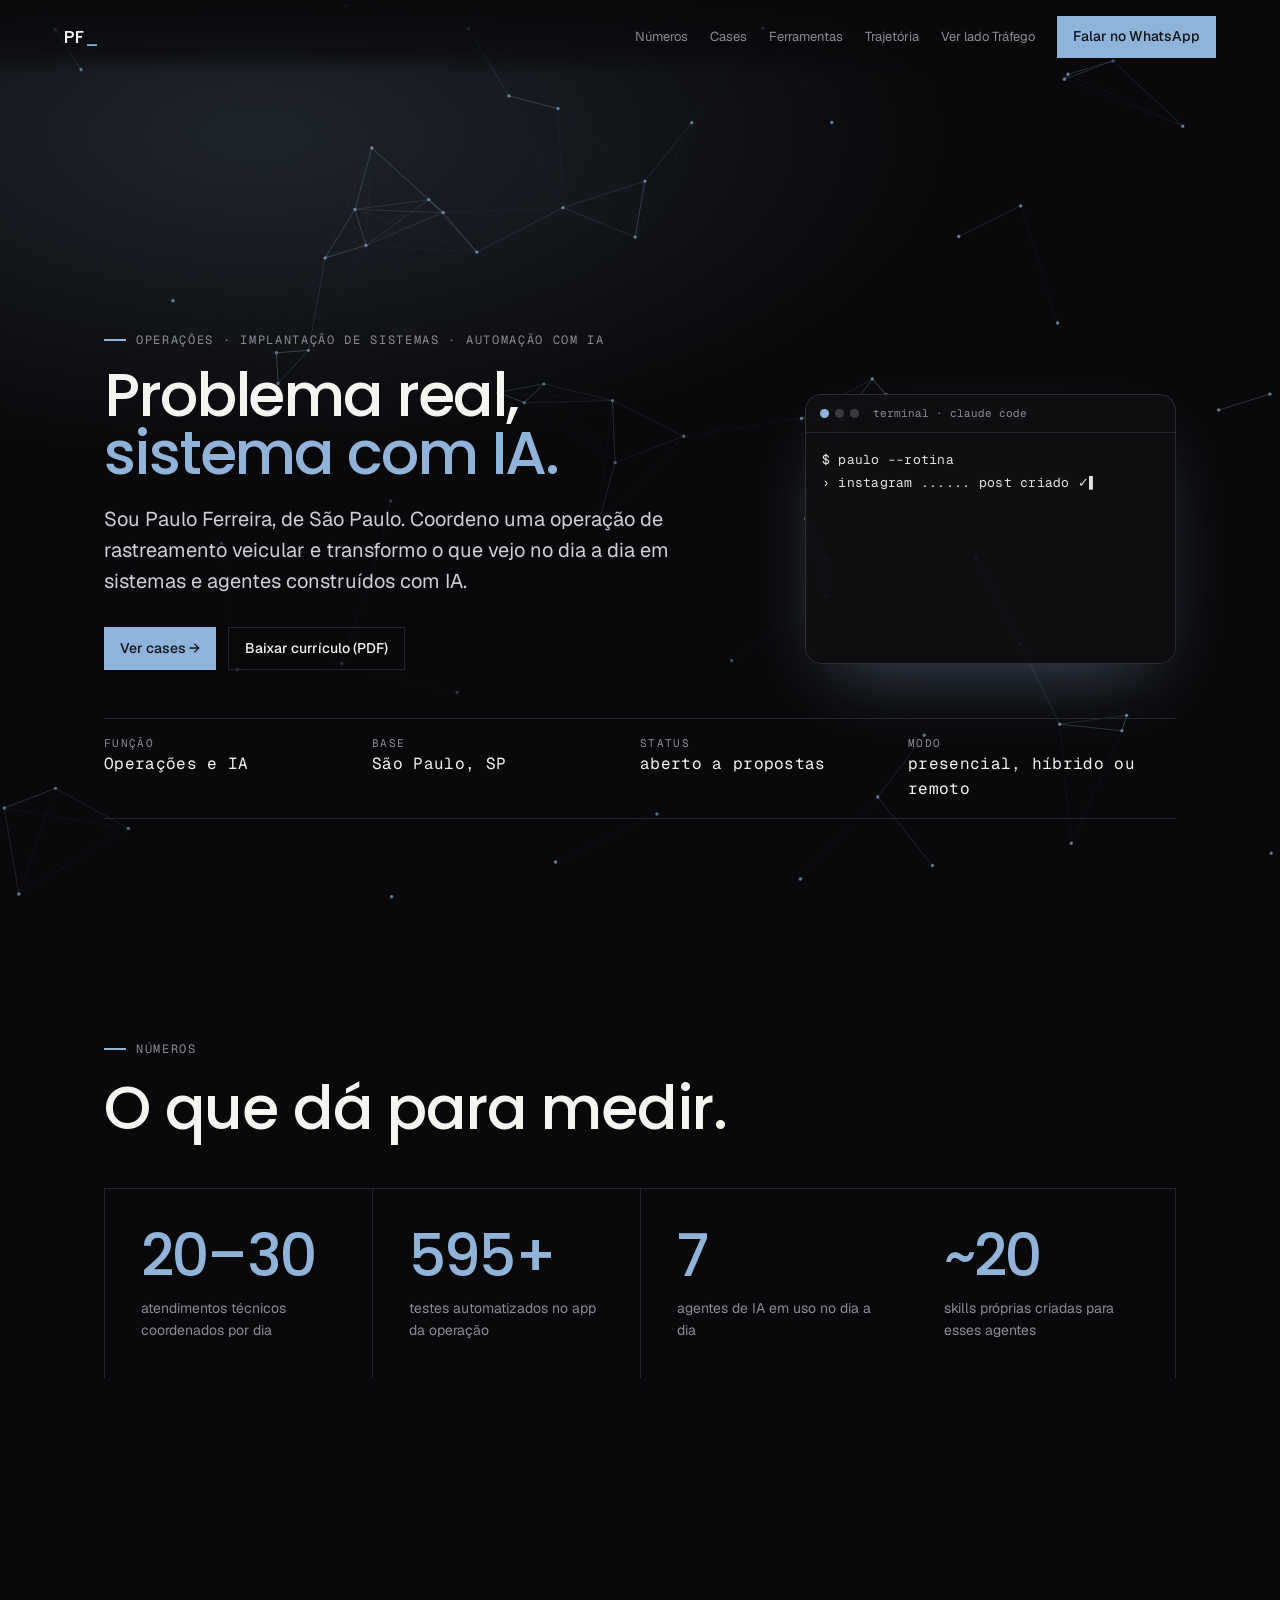
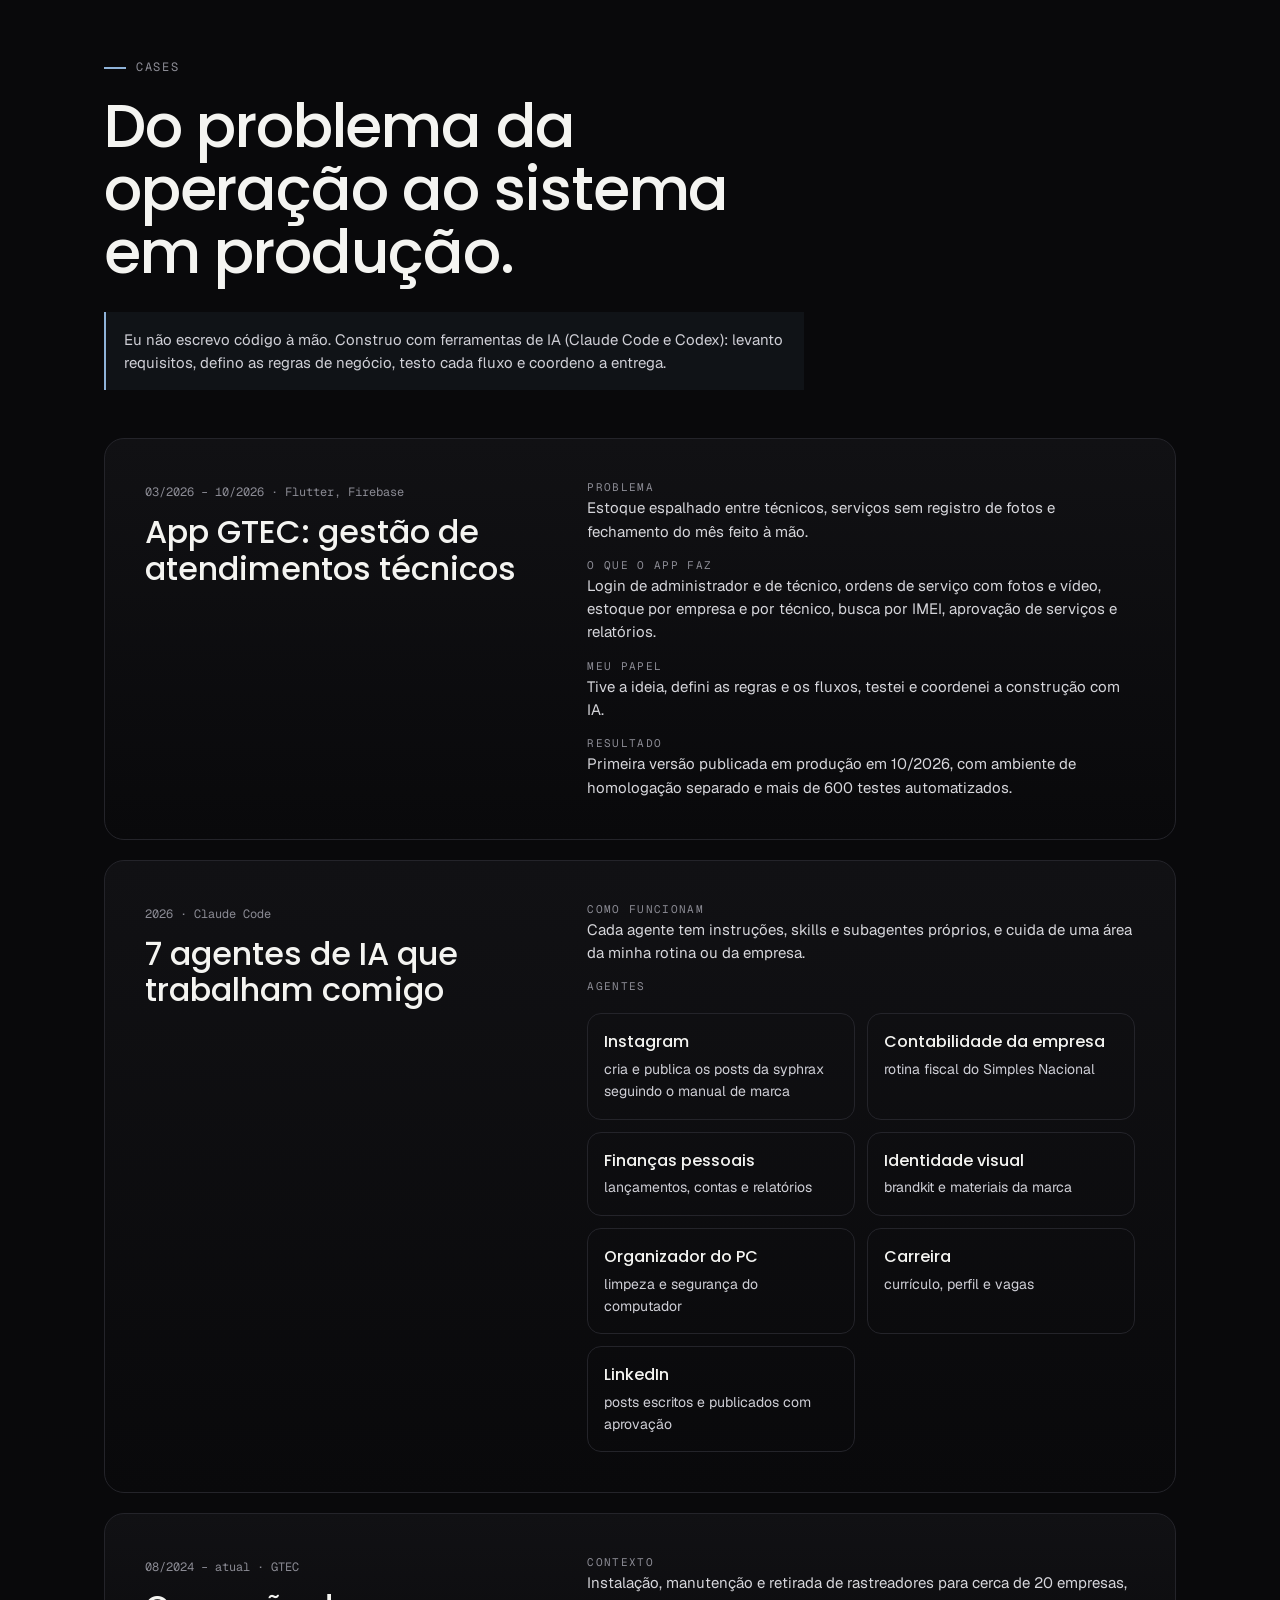
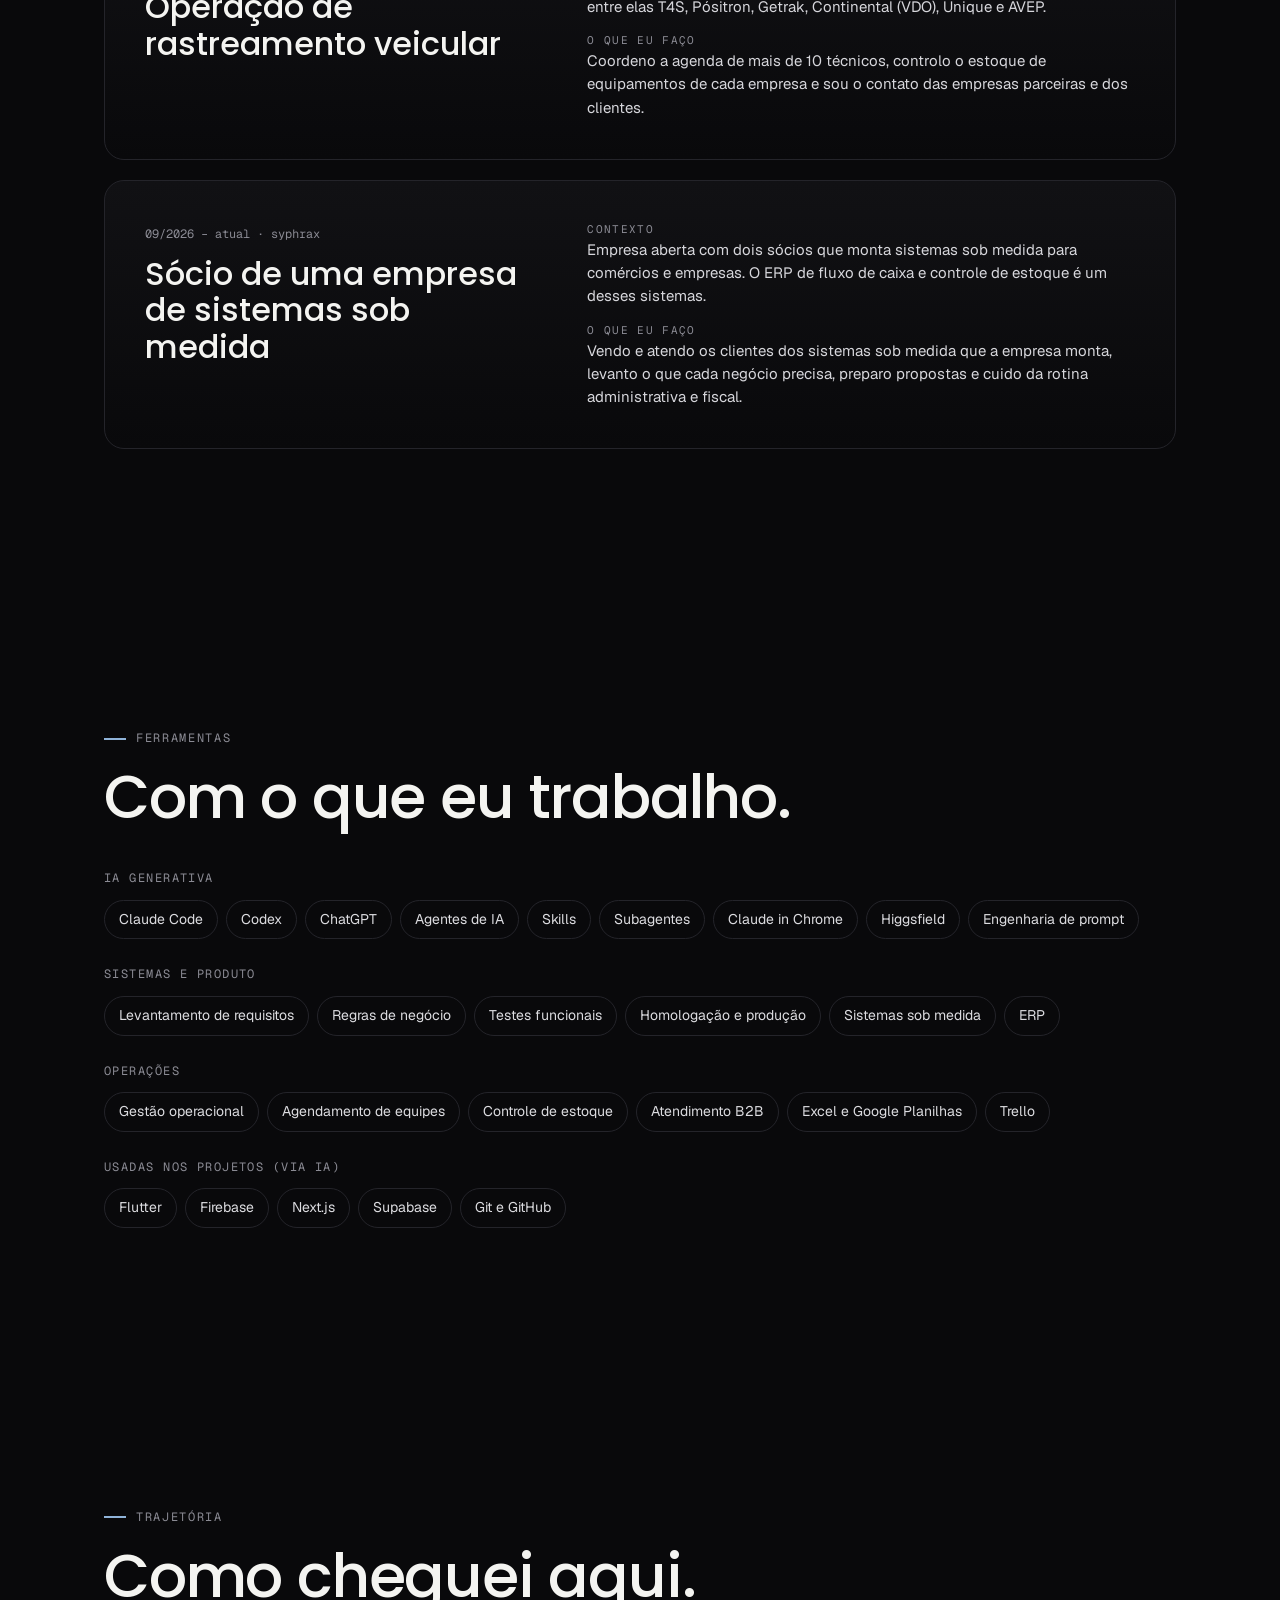
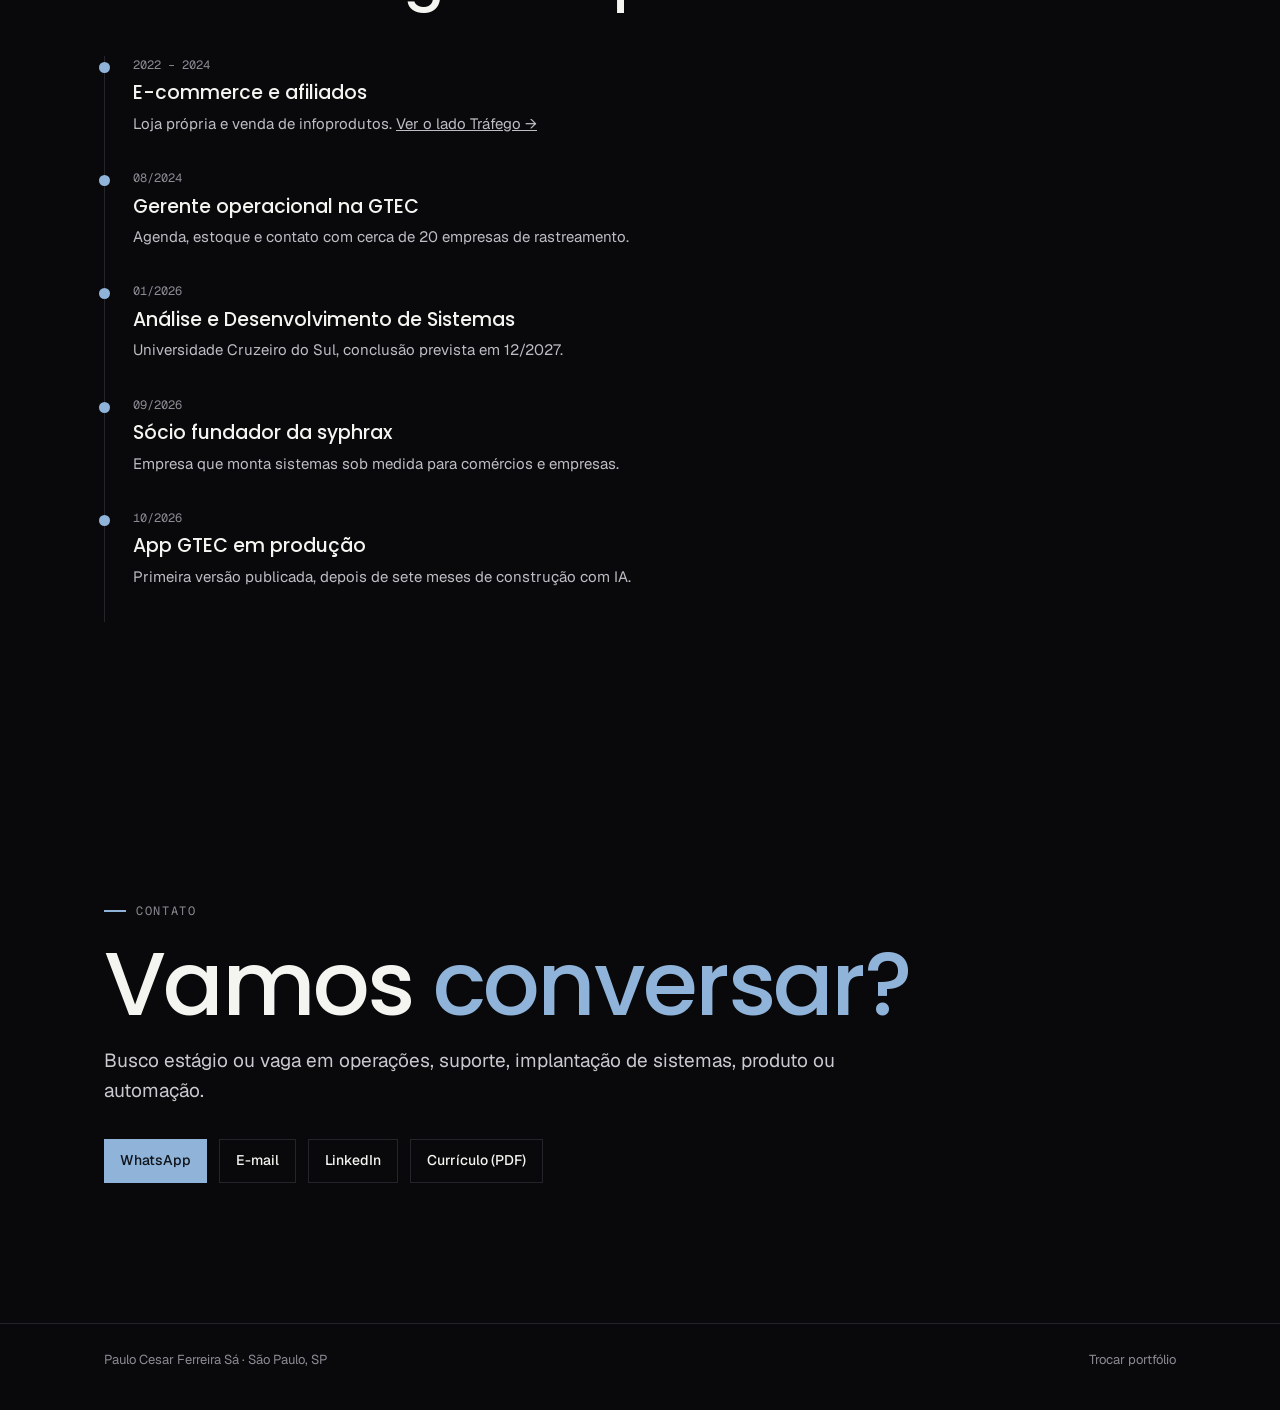
==== commit d4ee7d0c: "Cortina via View Transitions: a inicial nunca fica coberta, Voltar aparece limpo Co-Authored-By: Cla" ====
--- a/ia/index.html
+++ b/ia/index.html
@@ -7,8 +7,8 @@
 <meta name="description" content="Paulo Ferreira: operações e implantação de sistemas, com automação e agentes de IA.">
 <link rel="preload" href="../assets/fonts/Geist-Regular.woff2" as="font" type="font/woff2" crossorigin>
 <link rel="preload" href="../assets/fonts/Poppins-Medium.woff2" as="font" type="font/woff2" crossorigin>
-<link rel="stylesheet" href="../assets/base.css?v=13">
-<script src="../assets/cor.js?v=13"></script>
+<link rel="stylesheet" href="../assets/base.css?v=14">
+<script src="../assets/cor.js?v=14"></script>
 <style>
   :root { --accent-1: var(--ia-1); --accent-2: var(--ia-2); }
   .hero { min-height: 100svh; display: flex; align-items: flex-end; padding: 110px 0 clamp(40px, 9vh, 96px); position: relative; overflow: hidden; isolation: isolate; }
@@ -198,6 +198,6 @@
   </section>
 
   <footer><div class="wrap"><span>Paulo Cesar Ferreira Sá · São Paulo, SP</span><a href="../">Trocar portfólio</a></div></footer>
-  <script src="../assets/main.js?v=13"></script>
+  <script src="../assets/main.js?v=14"></script>
 </body>
 </html>
--- a/assets/base.css
+++ b/assets/base.css
@@ -170,3 +170,8 @@
 @keyframes outL { from { clip-path: polygon(0 0, 112% 0, 100% 100%, -12% 100%); } to { clip-path: polygon(112% 0, 112% 0, 100% 100%, 100% 100%); } }
 @keyframes outR { from { clip-path: polygon(0 0, 112% 0, 112% 100%, -12% 100%); } to { clip-path: polygon(0 0, 0 0, -12% 100%, -12% 100%); } }
 @media (prefers-reduced-motion: reduce) { html.wipe-in-ia body::after, html.wipe-in-tr body::after { display: none; } }
+@view-transition { navigation: auto; }
+::view-transition-old(root) { animation: none; }
+html.wipe-in-ia::view-transition-new(root) { animation: wipeL .6s cubic-bezier(.7,0,.2,1) both; }
+html.wipe-in-tr::view-transition-new(root) { animation: wipeR .6s cubic-bezier(.7,0,.2,1) both; }
+html.vt.wipe-in-ia body::after, html.vt.wipe-in-tr body::after { animation-delay: .95s; } /* espera a cortina entrar e o nome ser lido */
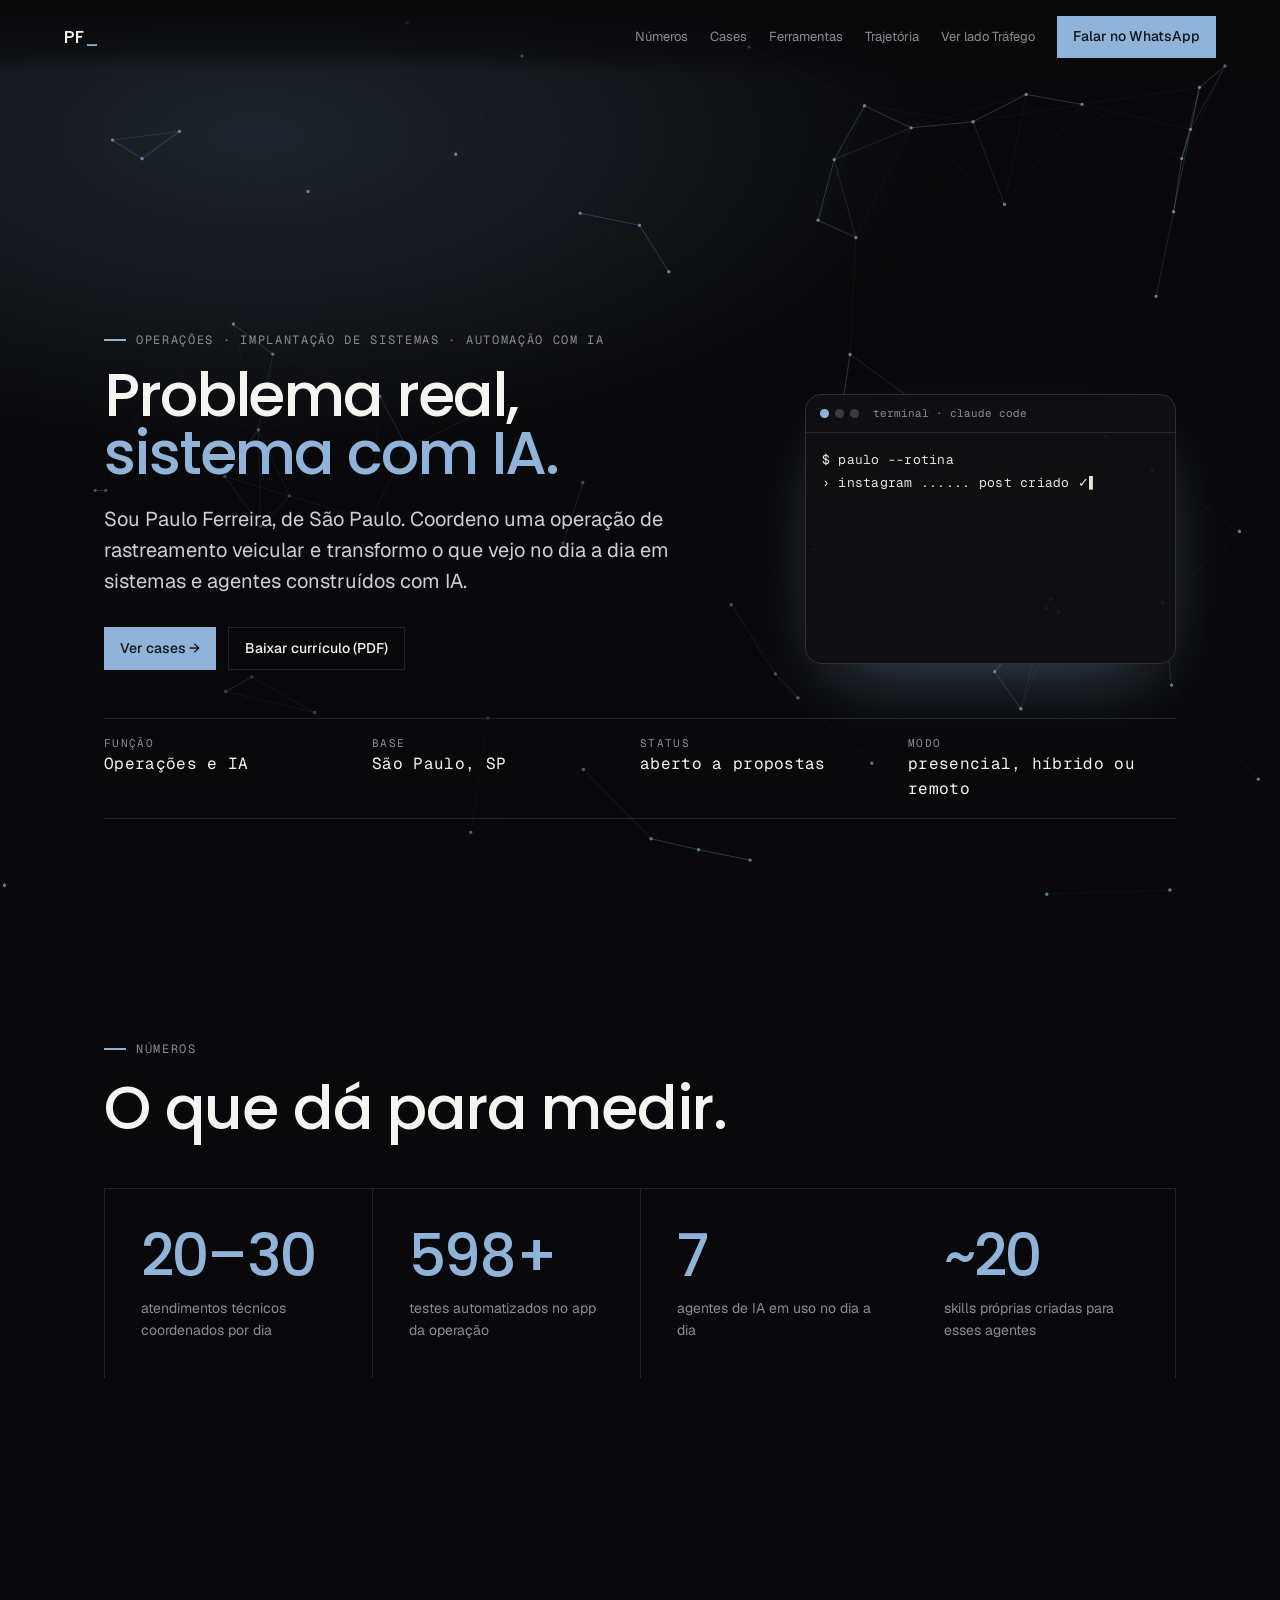
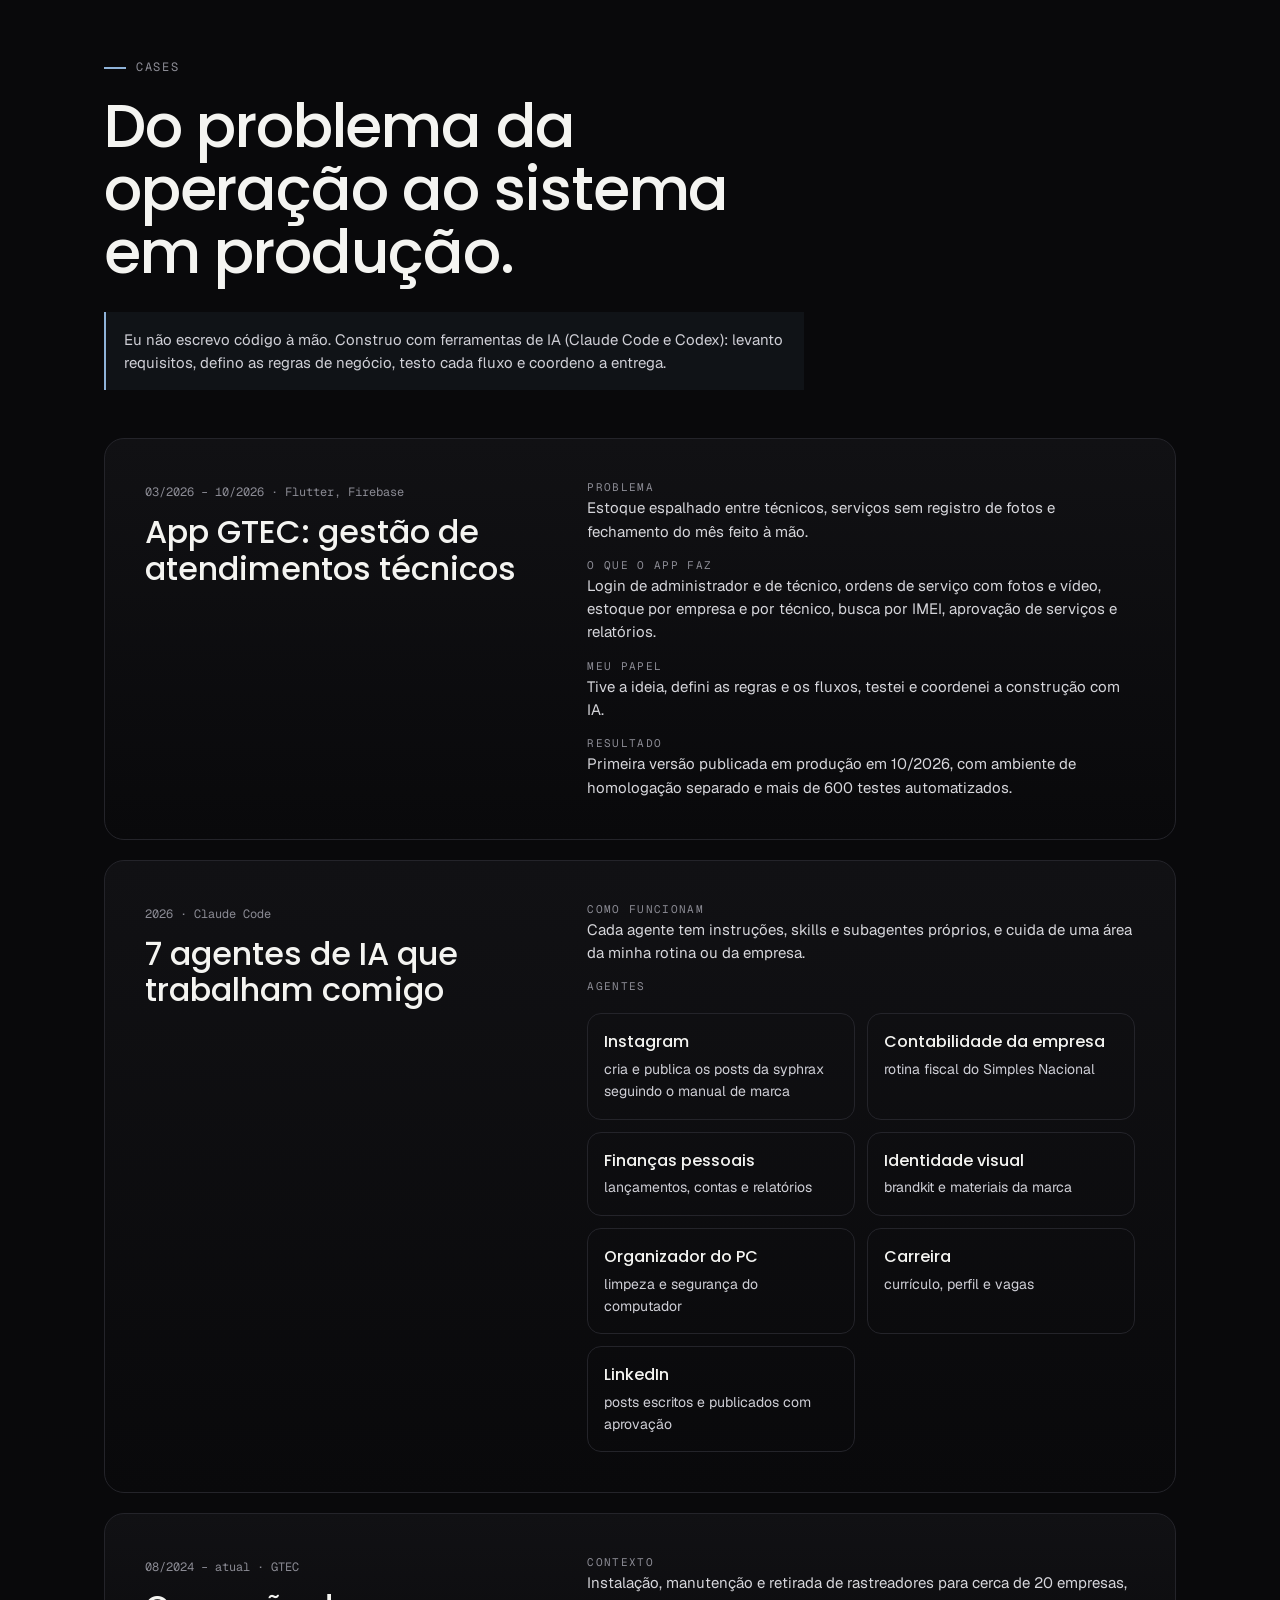
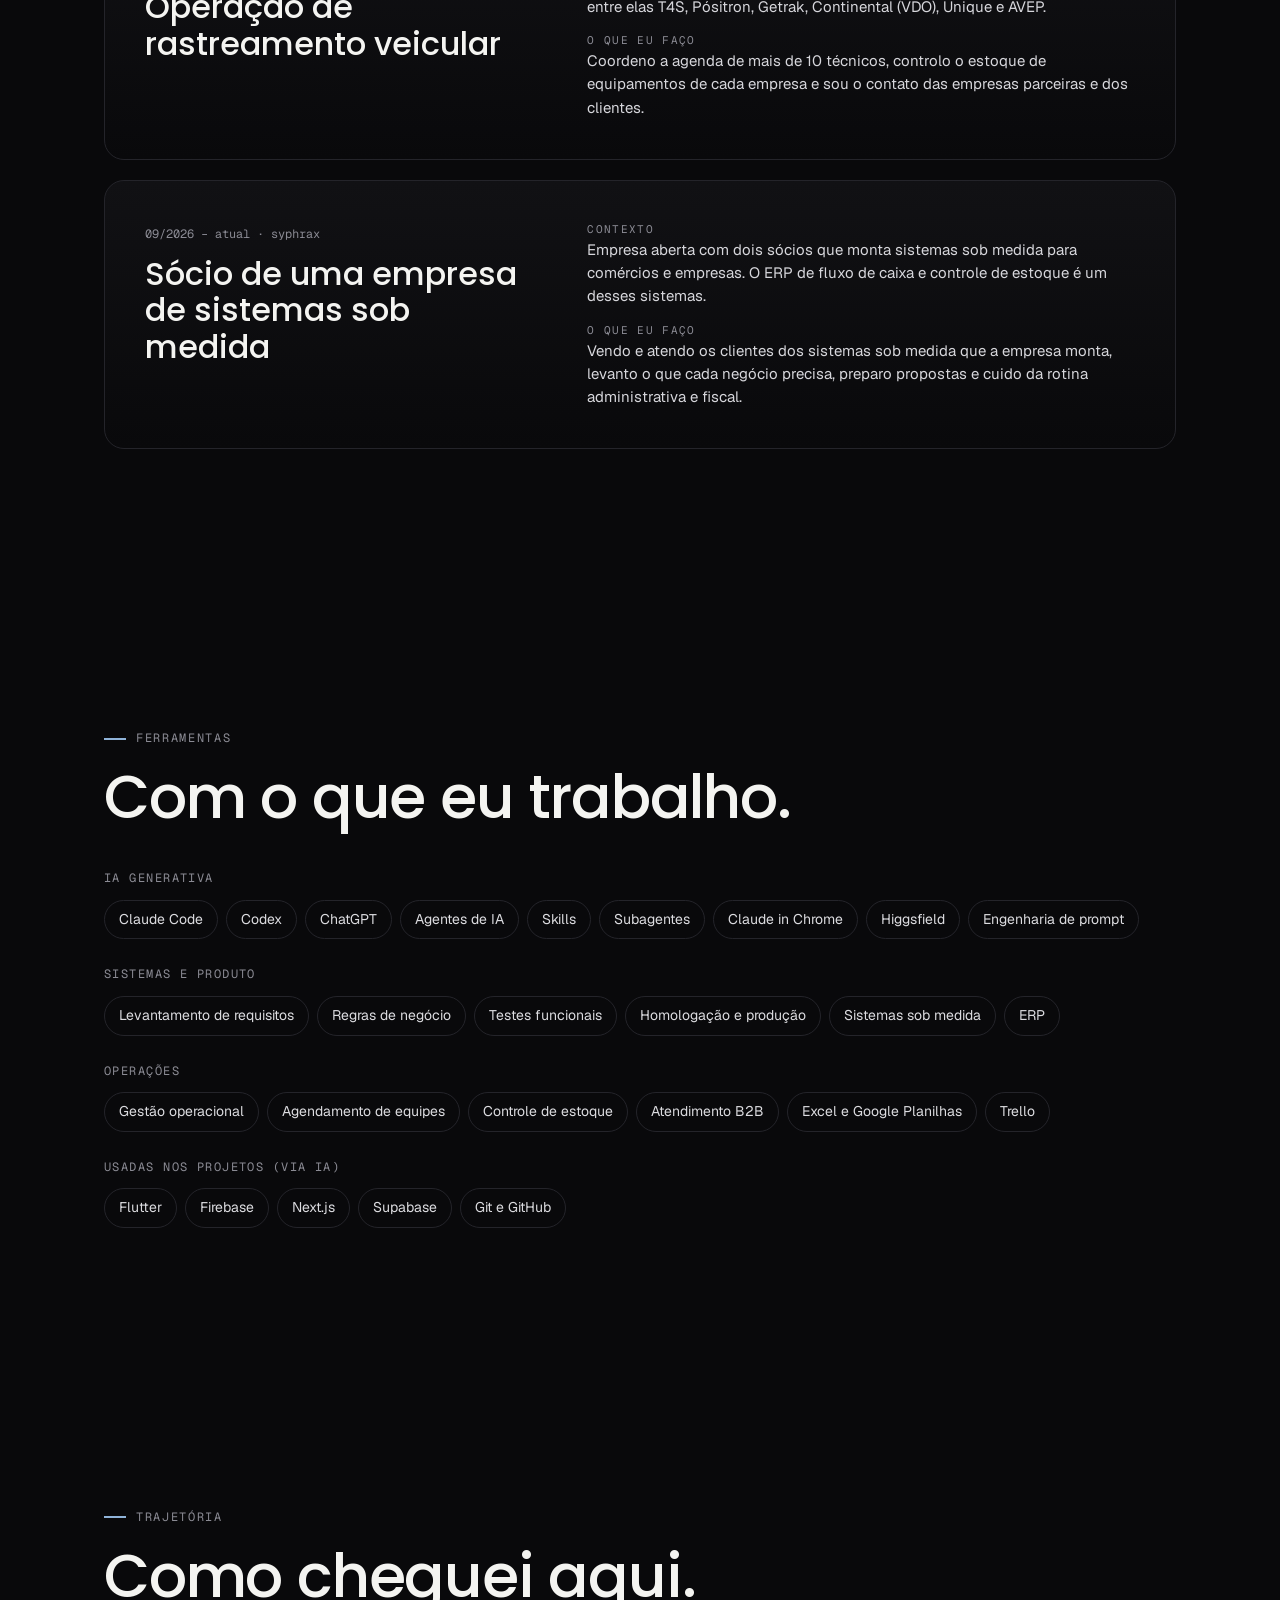
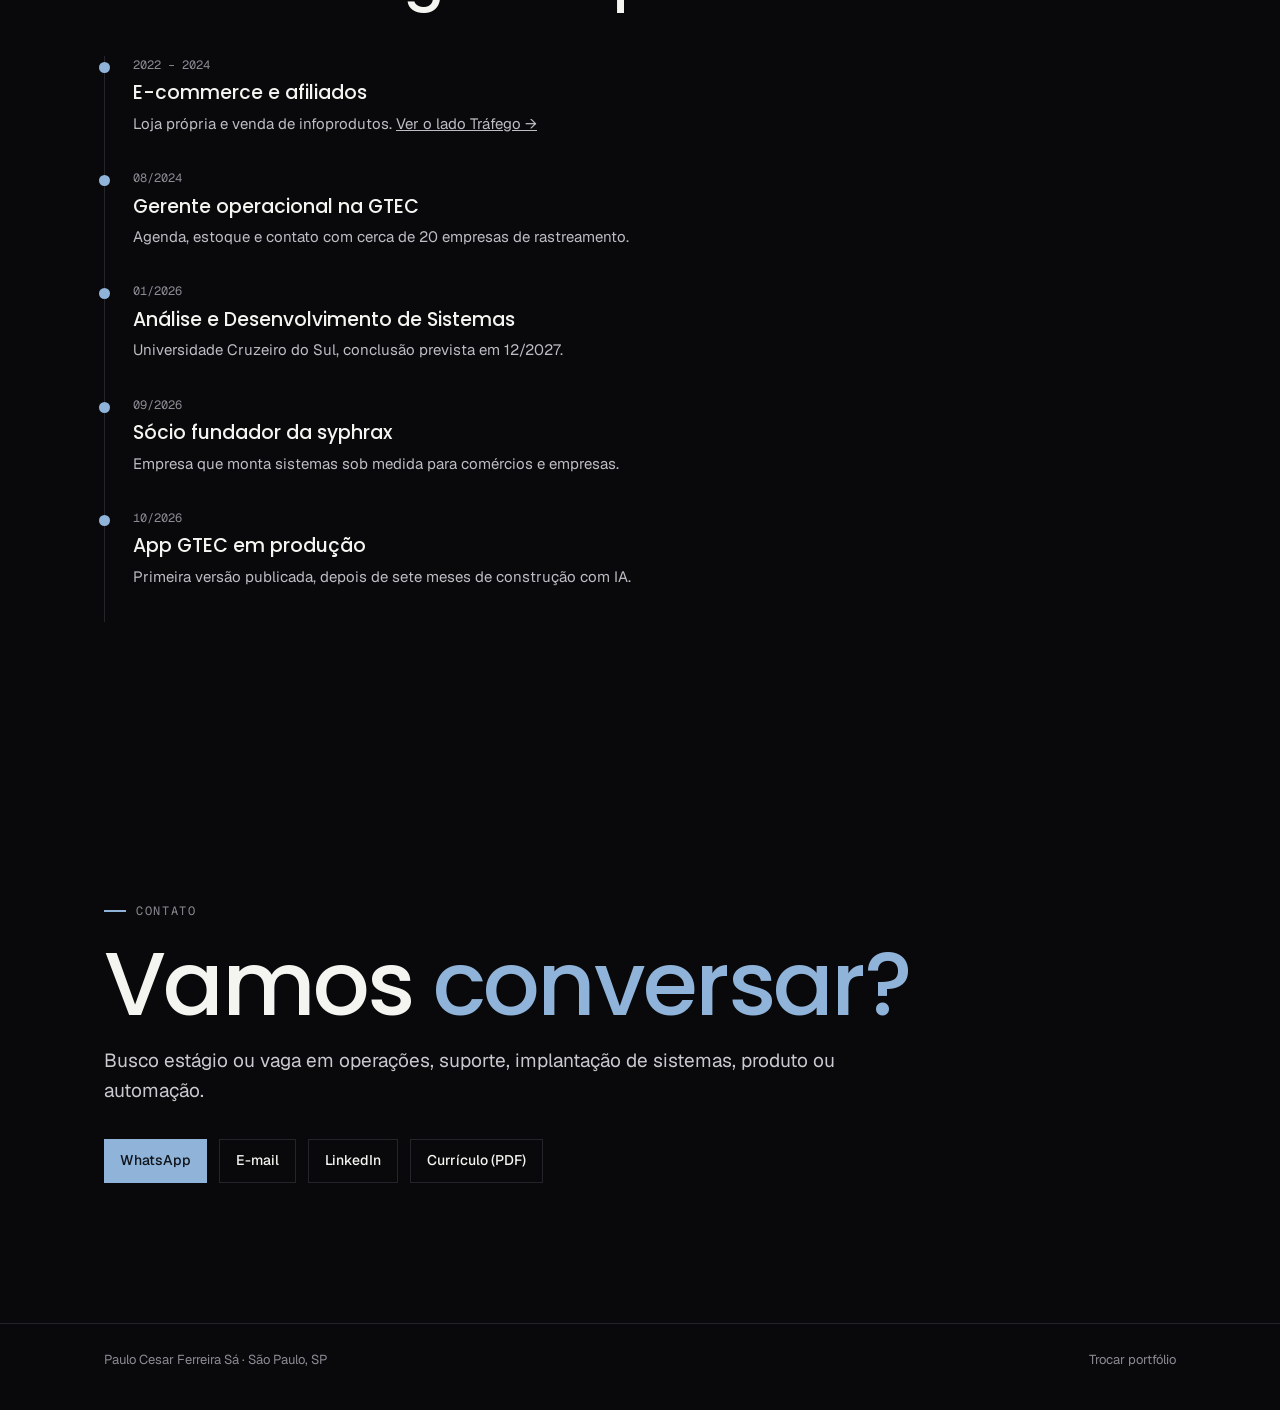
==== commit da5d3ba3: "Celular: cortina da IA no mesmo sentido da do Tráfego Co-Authored-By: Claude Opus 5.5 <noreply@anthr" ====
--- a/ia/index.html
+++ b/ia/index.html
@@ -7,8 +7,8 @@
 <meta name="description" content="Paulo Ferreira: operações e implantação de sistemas, com automação e agentes de IA.">
 <link rel="preload" href="../assets/fonts/Geist-Regular.woff2" as="font" type="font/woff2" crossorigin>
 <link rel="preload" href="../assets/fonts/Poppins-Medium.woff2" as="font" type="font/woff2" crossorigin>
-<link rel="stylesheet" href="../assets/base.css?v=14">
-<script src="../assets/cor.js?v=14"></script>
+<link rel="stylesheet" href="../assets/base.css?v=15">
+<script src="../assets/cor.js?v=15"></script>
 <style>
   :root { --accent-1: var(--ia-1); --accent-2: var(--ia-2); }
   .hero { min-height: 100svh; display: flex; align-items: flex-end; padding: 110px 0 clamp(40px, 9vh, 96px); position: relative; overflow: hidden; isolation: isolate; }
@@ -198,6 +198,6 @@
   </section>
 
   <footer><div class="wrap"><span>Paulo Cesar Ferreira Sá · São Paulo, SP</span><a href="../">Trocar portfólio</a></div></footer>
-  <script src="../assets/main.js?v=14"></script>
+  <script src="../assets/main.js?v=15"></script>
 </body>
 </html>
--- a/assets/base.css
+++ b/assets/base.css
@@ -175,3 +175,8 @@
 html.wipe-in-ia::view-transition-new(root) { animation: wipeL .6s cubic-bezier(.7,0,.2,1) both; }
 html.wipe-in-tr::view-transition-new(root) { animation: wipeR .6s cubic-bezier(.7,0,.2,1) both; }
 html.vt.wipe-in-ia body::after, html.vt.wipe-in-tr body::after { animation-delay: .95s; } /* espera a cortina entrar e o nome ser lido */
+/* celular (lados empilhados): a cortina da IA corre no mesmo sentido da do Tráfego */
+@media (max-width: 760px) {
+  .wipe.ia, html.wipe-in-ia::view-transition-new(root) { animation-name: wipeR; }
+  html.wipe-in-ia body::after { animation-name: outR; }
+}
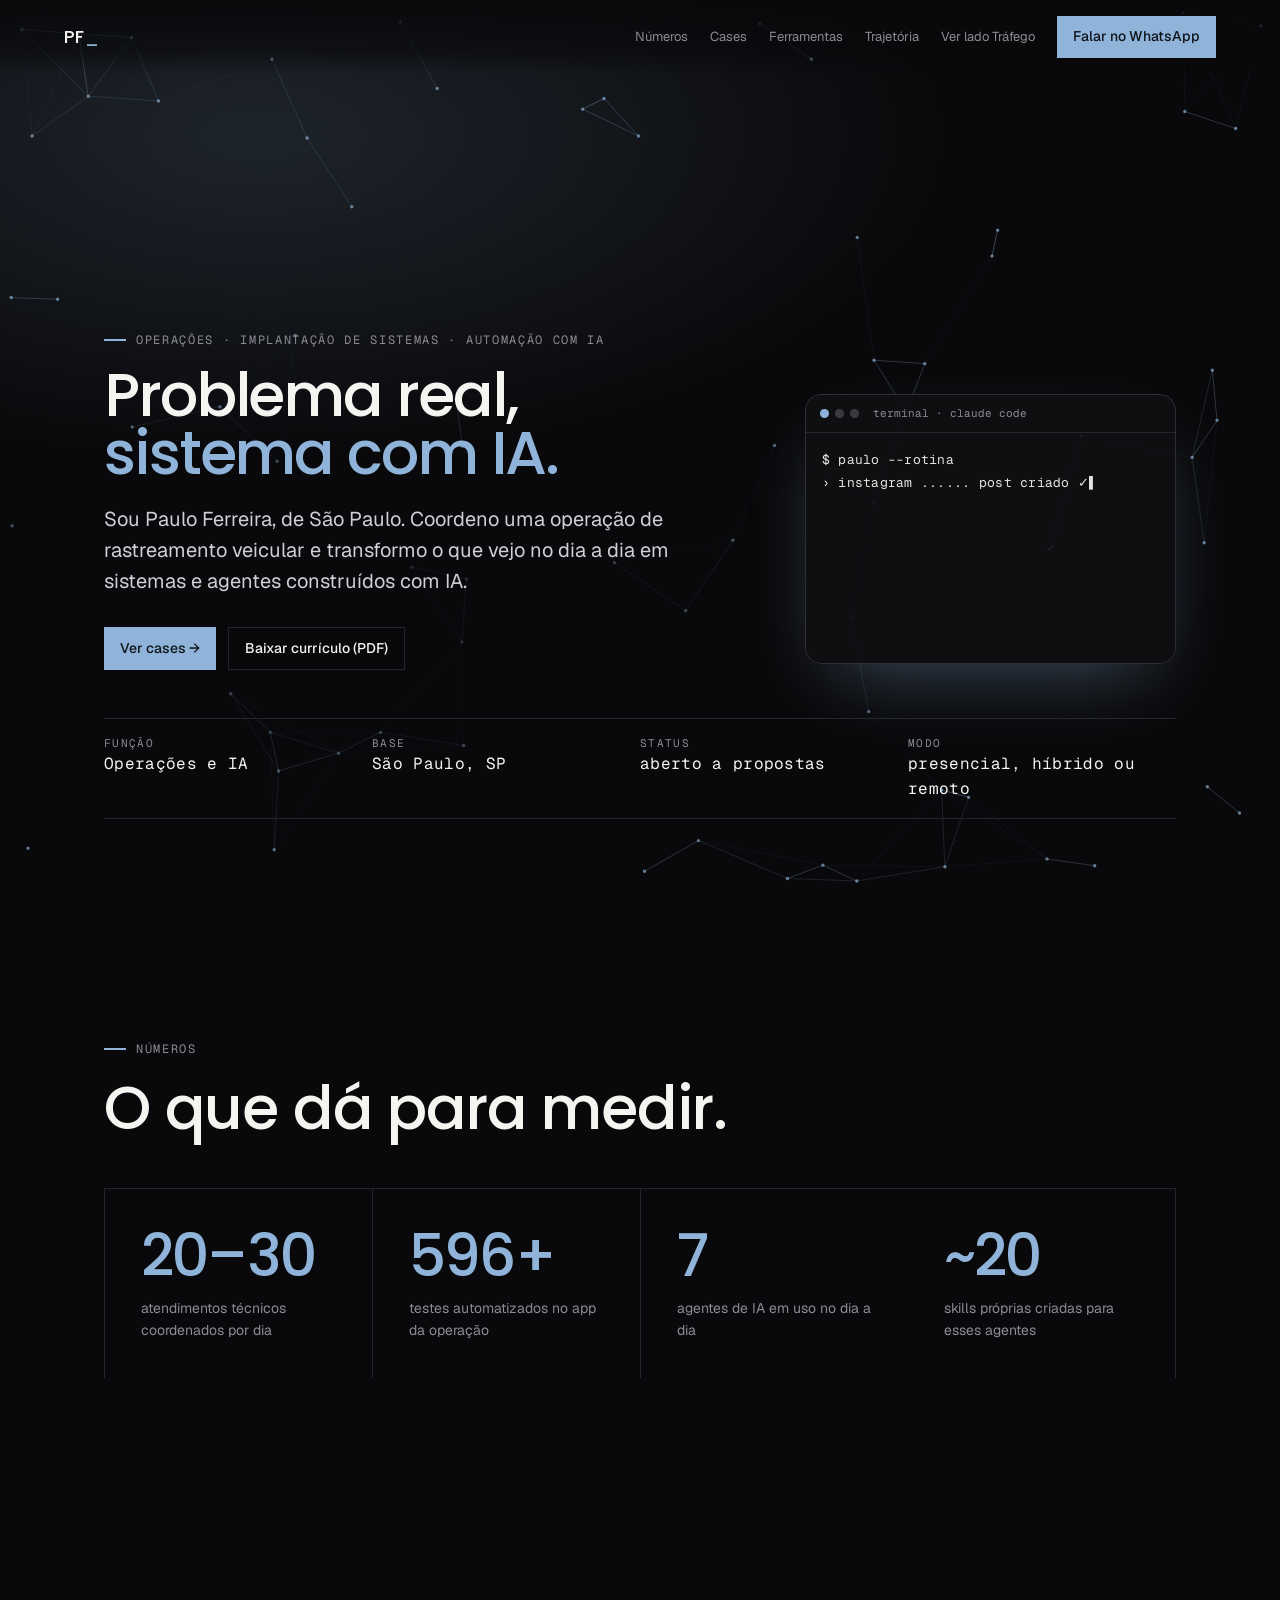
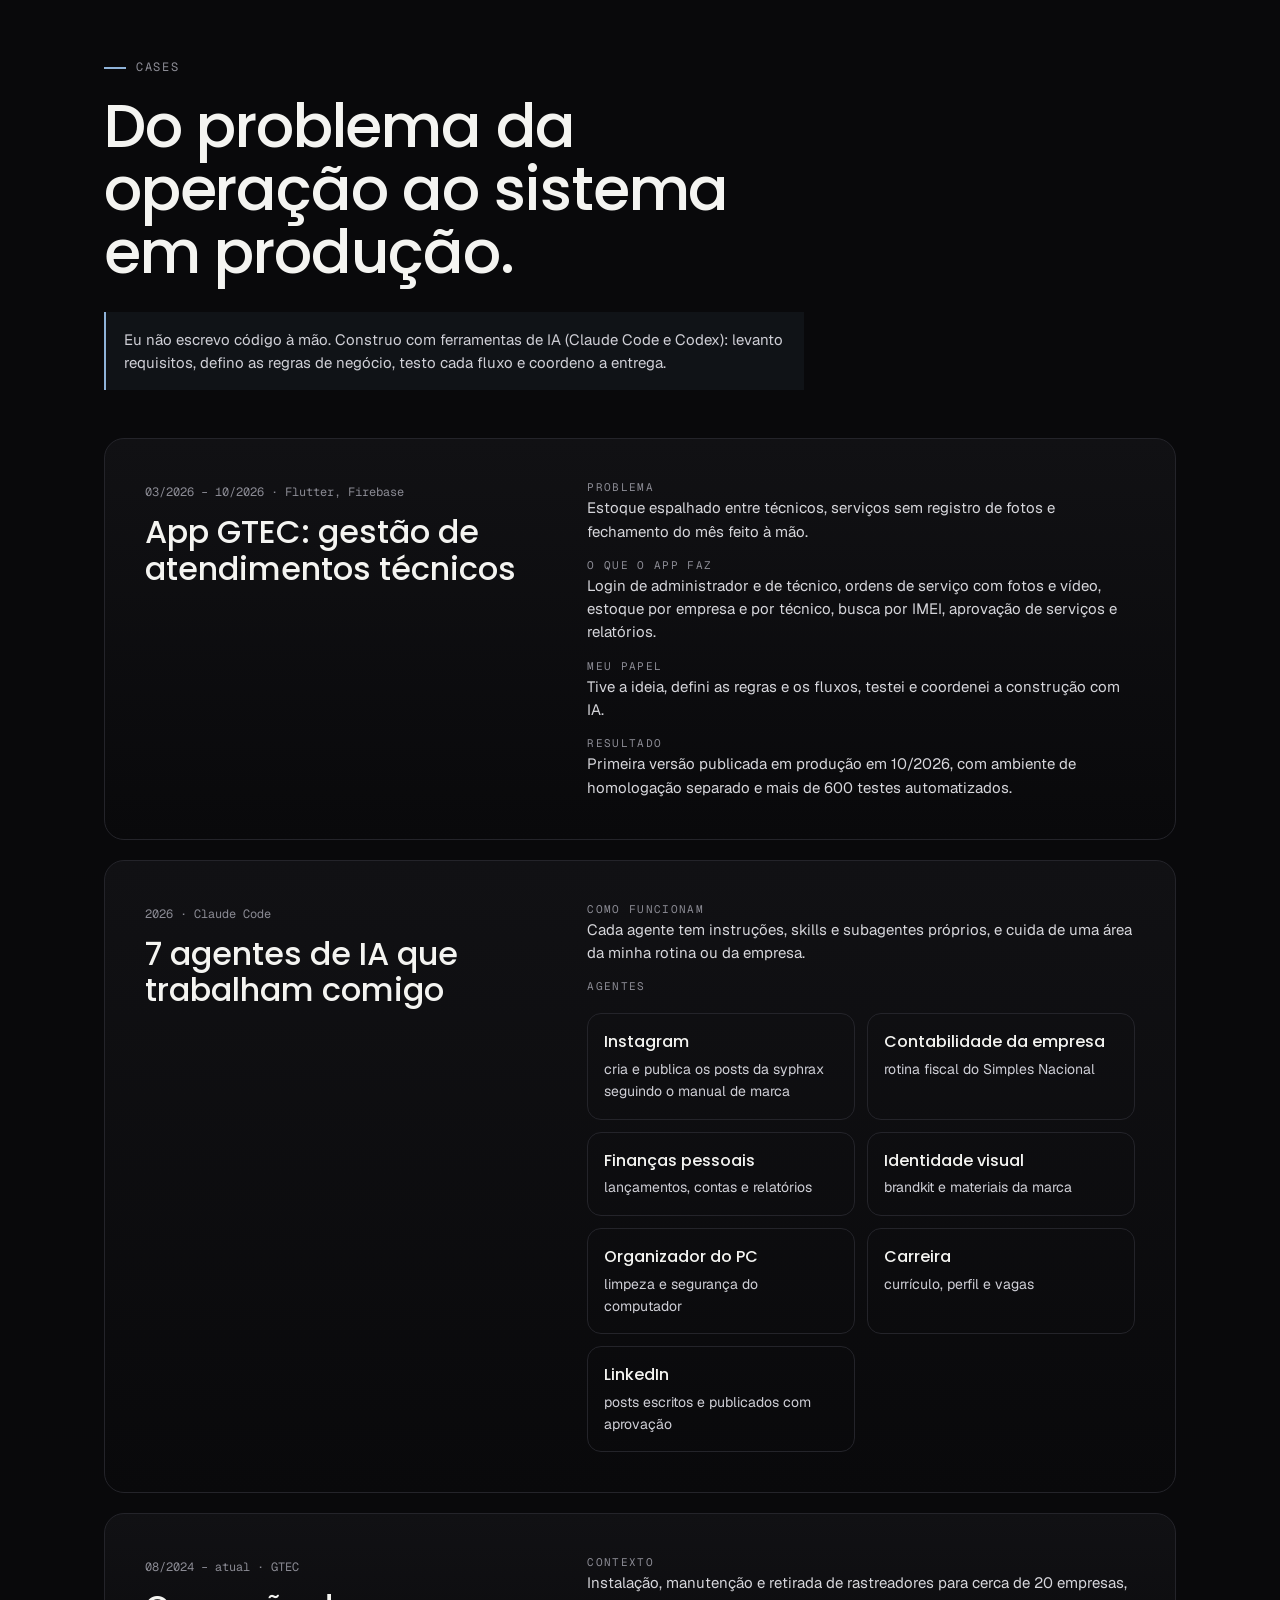
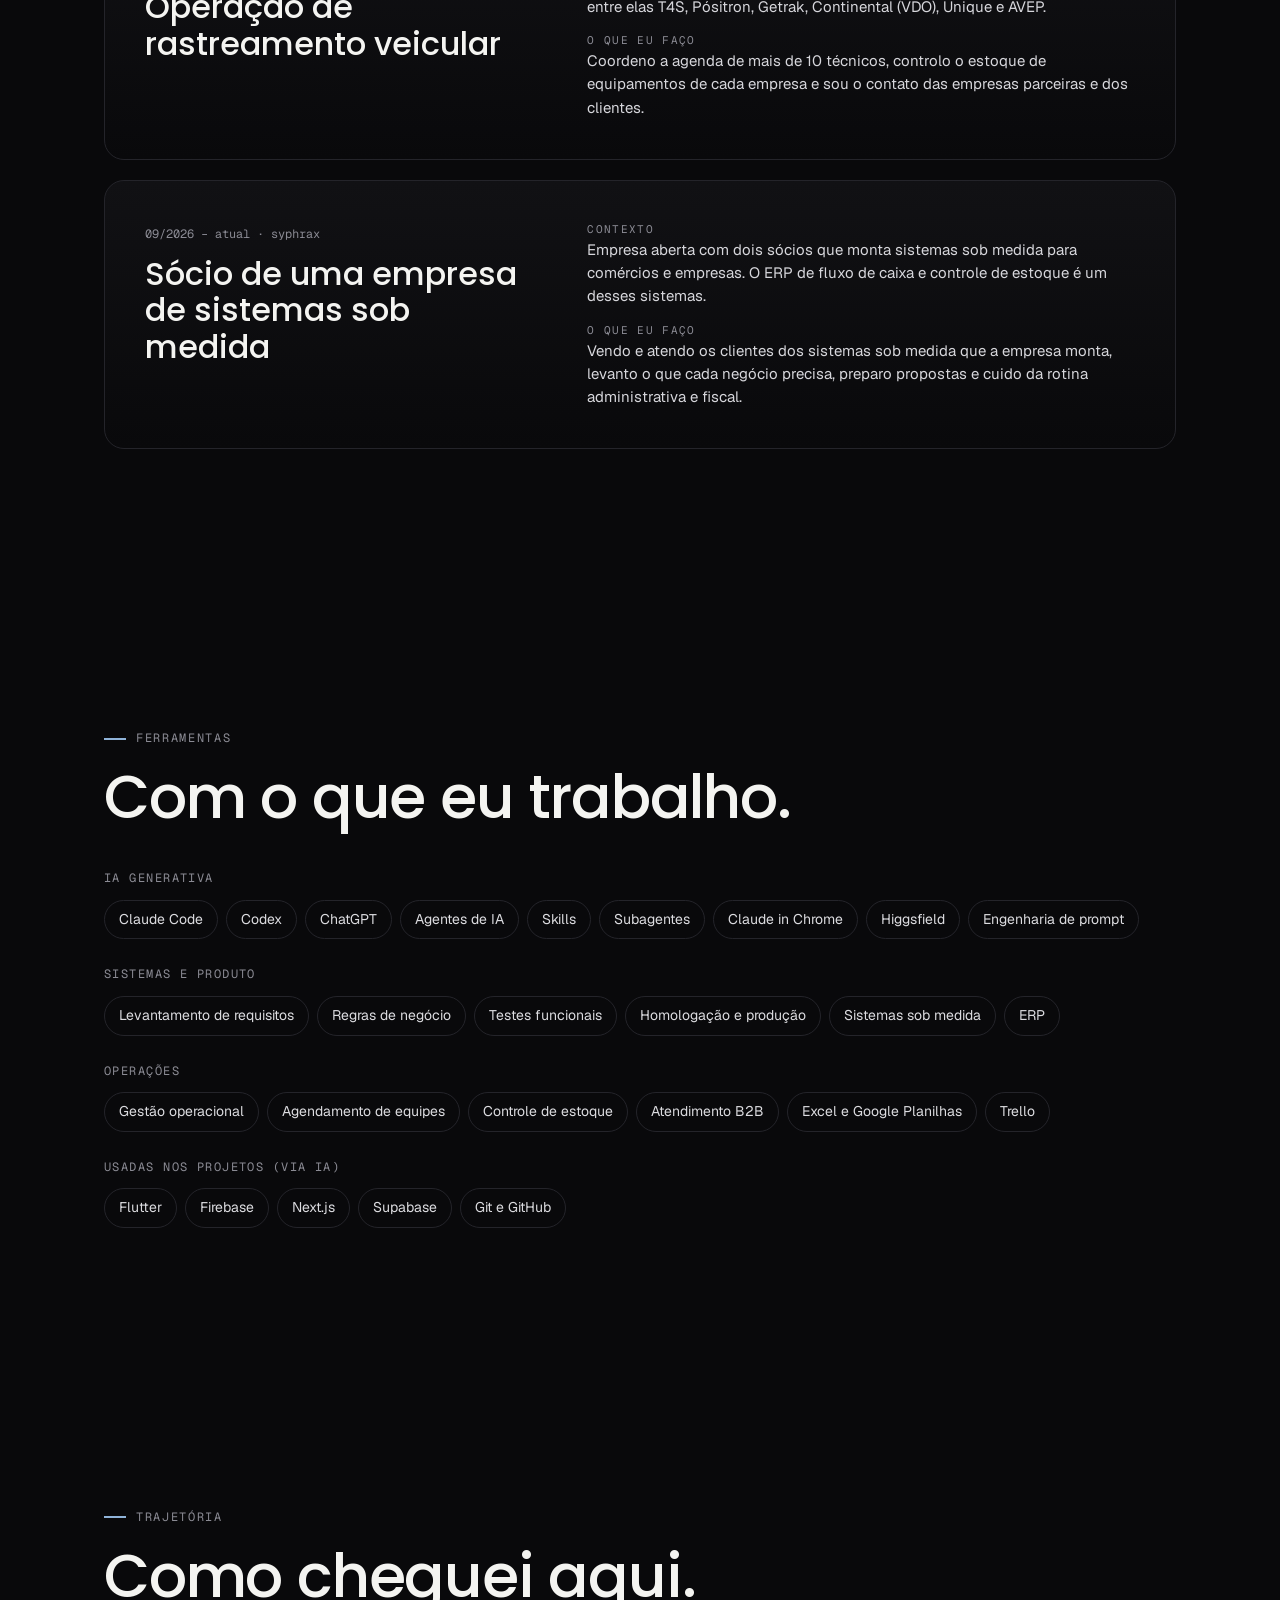
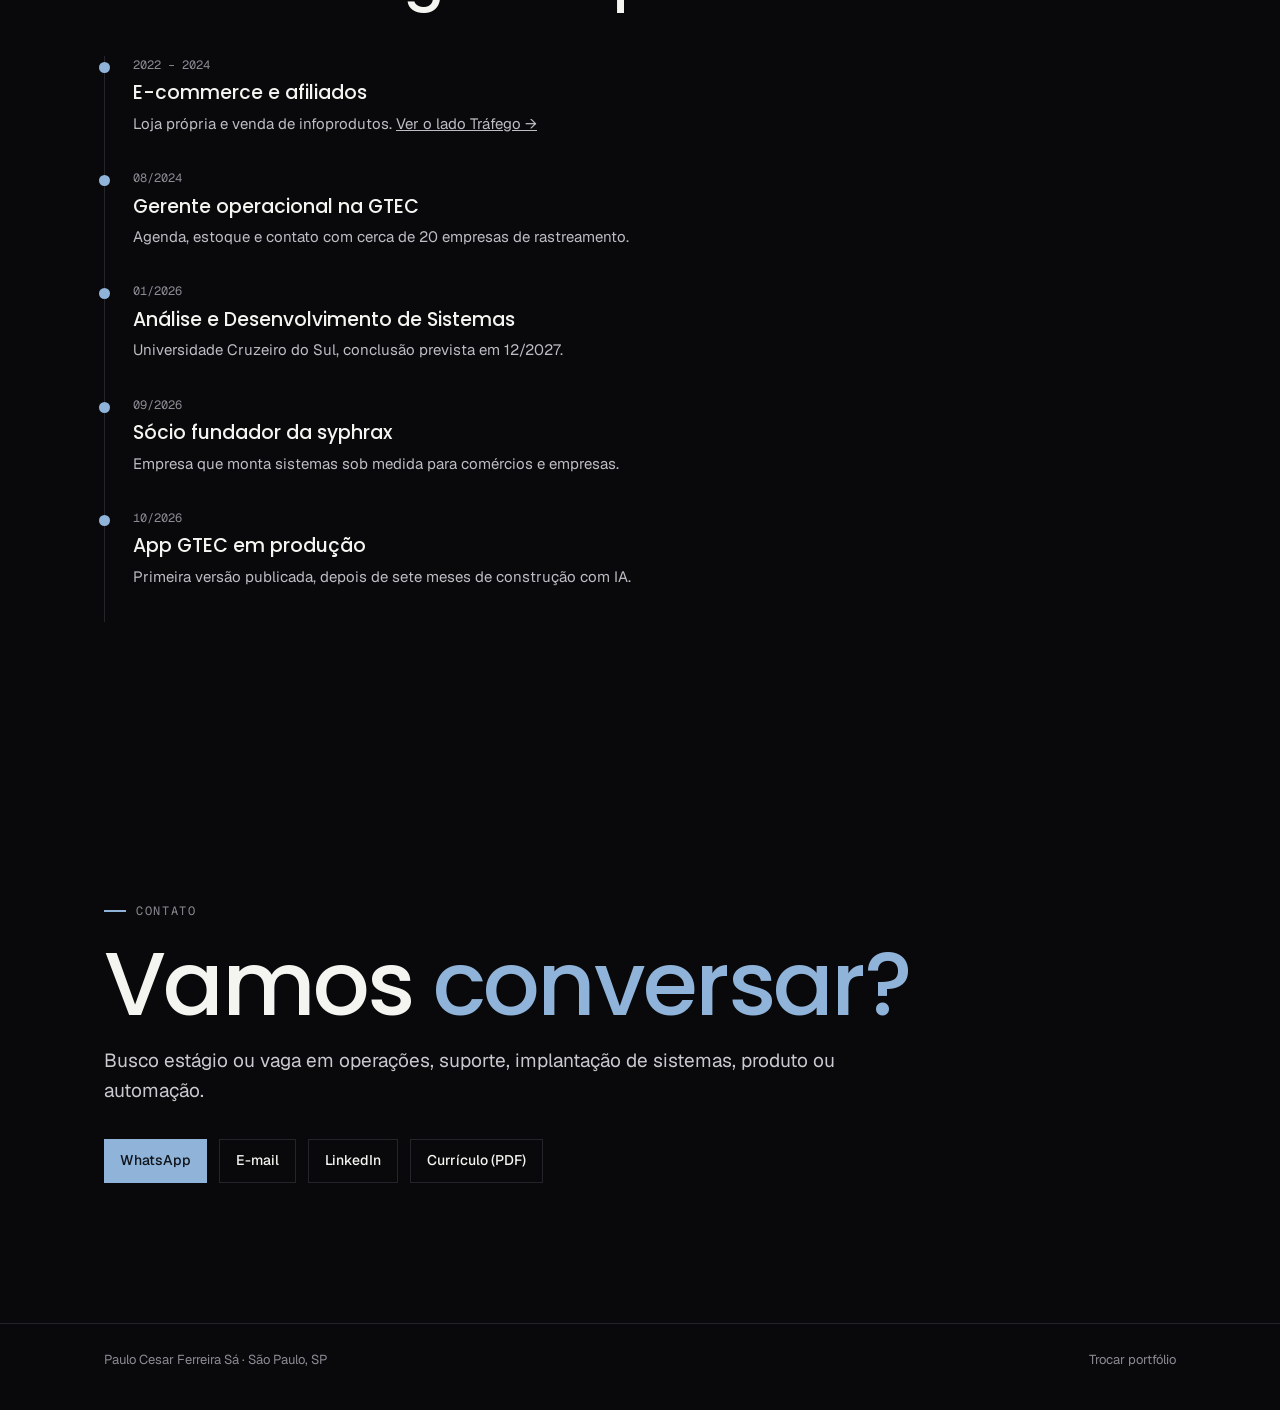
==== commit 7bea2223: "Medidor de desempenho escondido (?diag) para medir no aparelho do Paulo Co-Authored-By: Claude Opus " ====
--- a/ia/index.html
+++ b/ia/index.html
@@ -7,8 +7,8 @@
 <meta name="description" content="Paulo Ferreira: operações e implantação de sistemas, com automação e agentes de IA.">
 <link rel="preload" href="../assets/fonts/Geist-Regular.woff2" as="font" type="font/woff2" crossorigin>
 <link rel="preload" href="../assets/fonts/Poppins-Medium.woff2" as="font" type="font/woff2" crossorigin>
-<link rel="stylesheet" href="../assets/base.css?v=15">
-<script src="../assets/cor.js?v=15"></script>
+<link rel="stylesheet" href="../assets/base.css?v=16">
+<script src="../assets/cor.js?v=16"></script>
 <style>
   :root { --accent-1: var(--ia-1); --accent-2: var(--ia-2); }
   .hero { min-height: 100svh; display: flex; align-items: flex-end; padding: 110px 0 clamp(40px, 9vh, 96px); position: relative; overflow: hidden; isolation: isolate; }
@@ -198,6 +198,6 @@
   </section>
 
   <footer><div class="wrap"><span>Paulo Cesar Ferreira Sá · São Paulo, SP</span><a href="../">Trocar portfólio</a></div></footer>
-  <script src="../assets/main.js?v=15"></script>
+  <script src="../assets/main.js?v=16"></script>
 </body>
 </html>
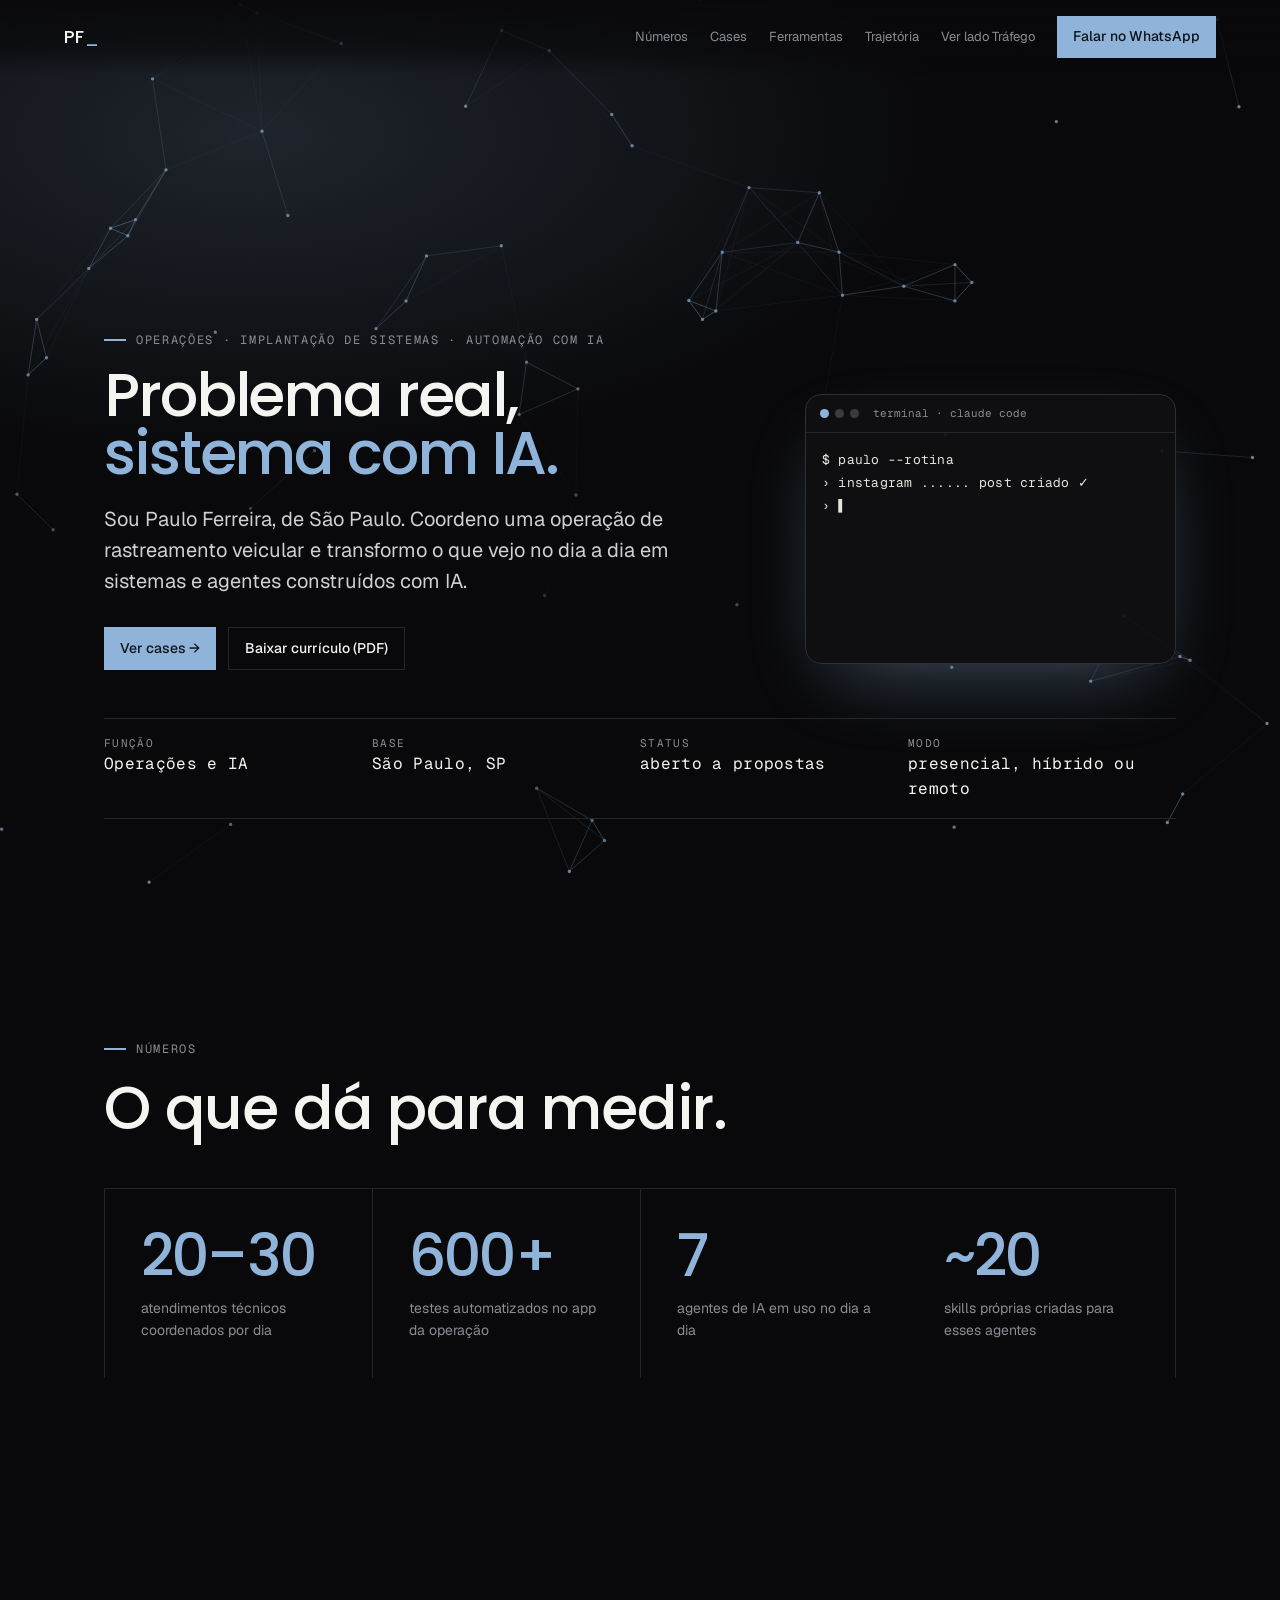
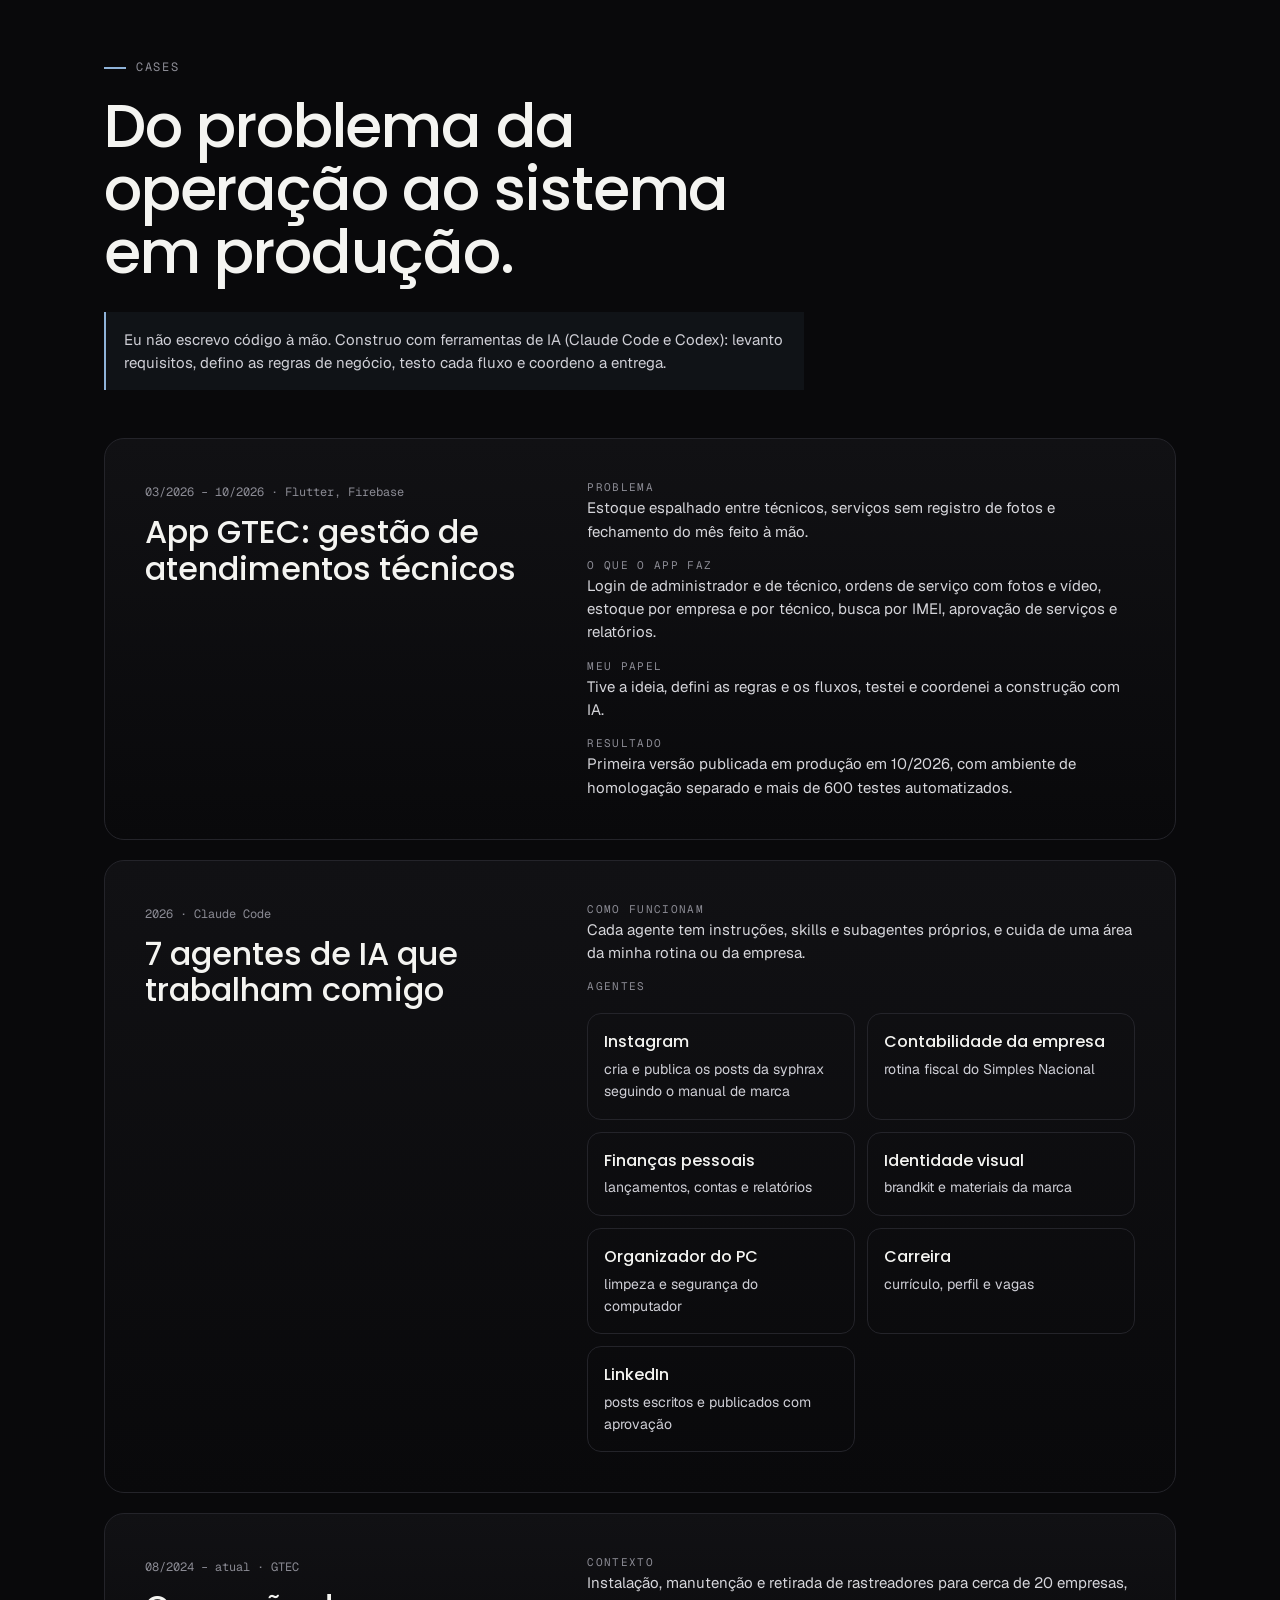
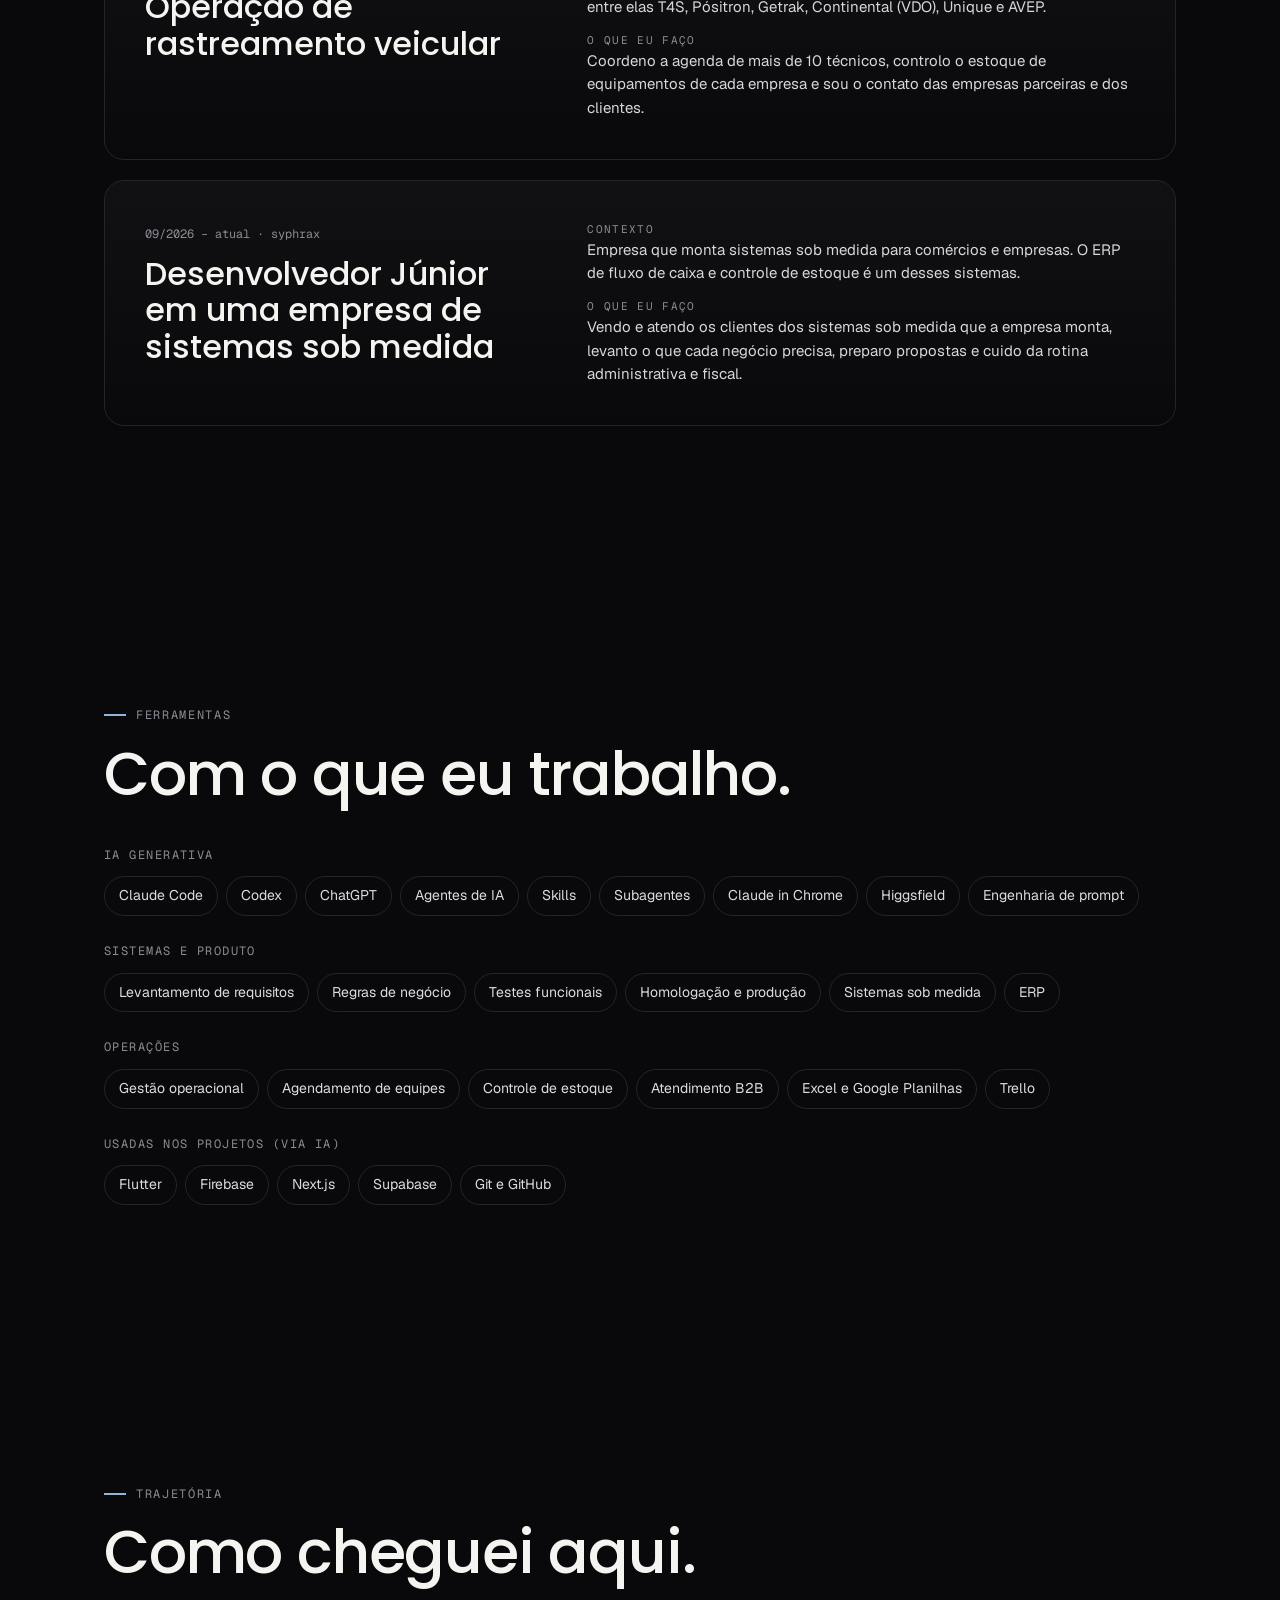
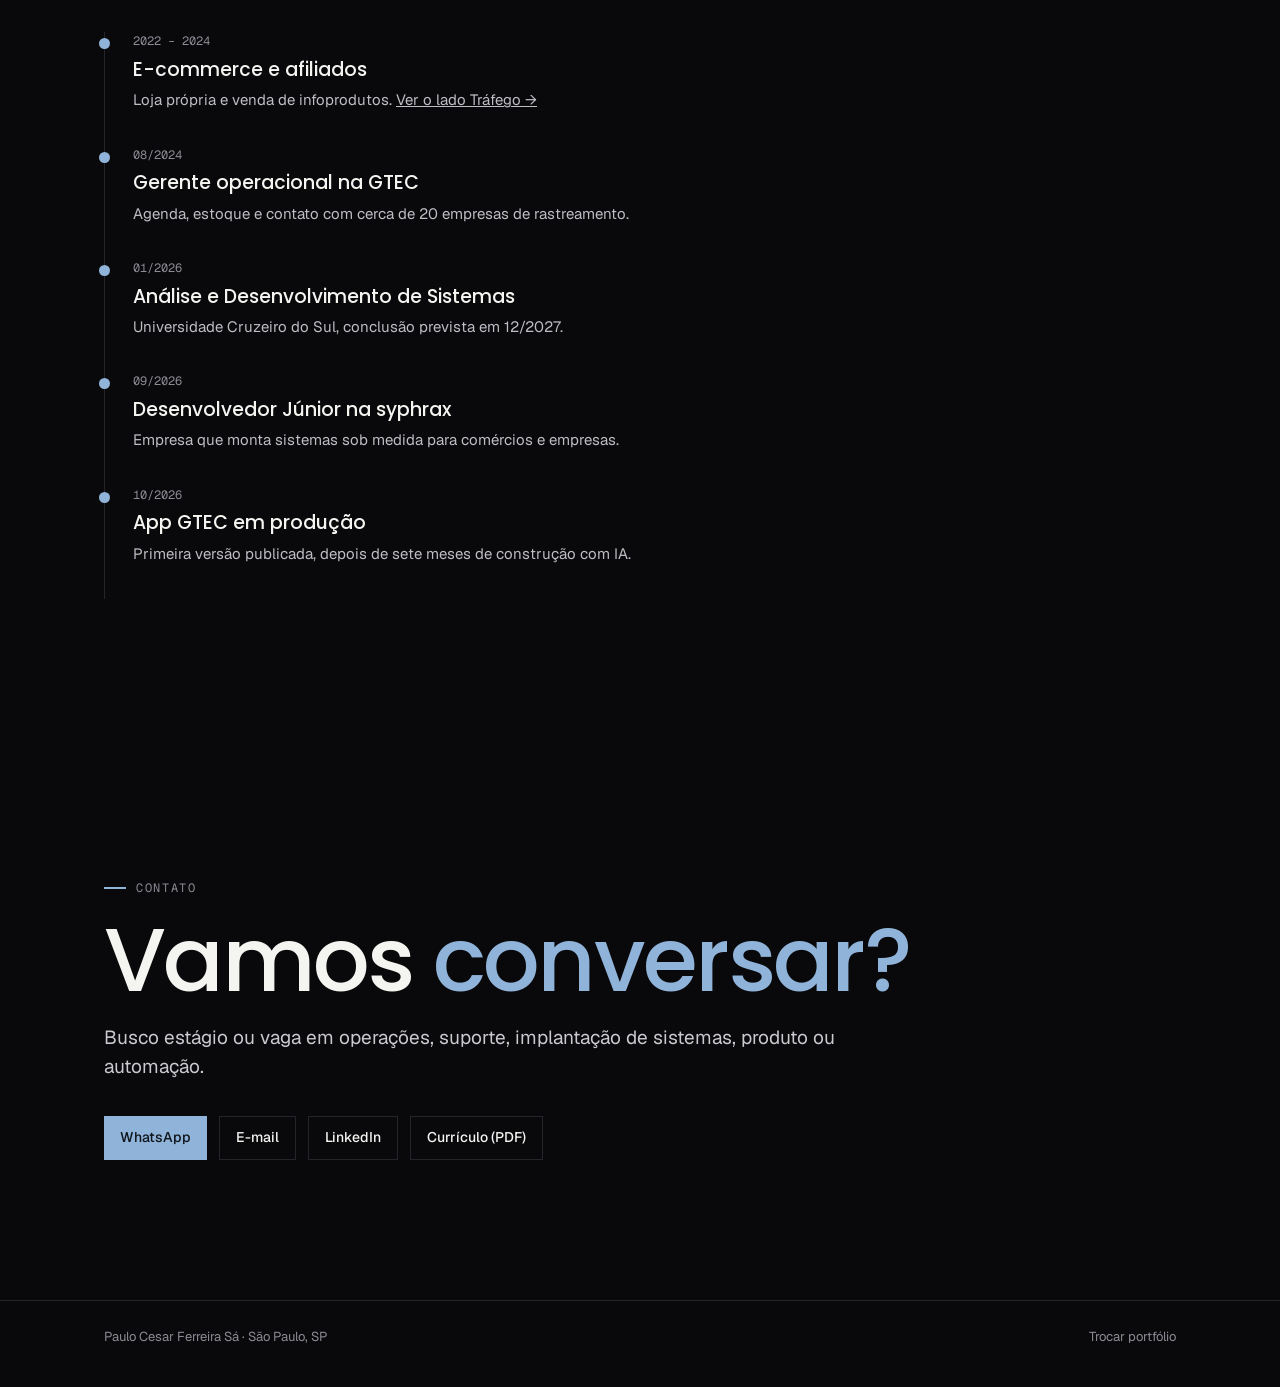
==== commit 32654e1e: "Site: Desenvolvedor Júnior no lugar de sócio fundador e currículo novo (formato mestre) Co-Authored-" ====
--- a/ia/index.html
+++ b/ia/index.html
@@ -146,9 +146,9 @@
         </article>
 
         <article class="case rv">
-          <div><span class="tag">09/2026 – atual · syphrax</span><h3>Sócio de uma empresa de sistemas sob medida</h3></div>
-          <dl>
-            <div><dt>Contexto</dt><dd>Empresa aberta com dois sócios que monta sistemas sob medida para comércios e empresas. O ERP de fluxo de caixa e controle de estoque é um desses sistemas.</dd></div>
+          <div><span class="tag">09/2026 – atual · syphrax</span><h3>Desenvolvedor Júnior em uma empresa de sistemas sob medida</h3></div>
+          <dl>
+            <div><dt>Contexto</dt><dd>Empresa que monta sistemas sob medida para comércios e empresas. O ERP de fluxo de caixa e controle de estoque é um desses sistemas.</dd></div>
             <div><dt>O que eu faço</dt><dd>Vendo e atendo os clientes dos sistemas sob medida que a empresa monta, levanto o que cada negócio precisa, preparo propostas e cuido da rotina administrativa e fiscal.</dd></div>
           </dl>
         </article>
@@ -177,7 +177,7 @@
         <div class="tl rv"><div class="when">2022 – 2024</div><div class="what">E-commerce e afiliados</div><div class="how">Loja própria e venda de infoprodutos. <a href="../trafego/" style="text-decoration:underline">Ver o lado Tráfego →</a></div></div>
         <div class="tl rv"><div class="when">08/2024</div><div class="what">Gerente operacional na GTEC</div><div class="how">Agenda, estoque e contato com cerca de 20 empresas de rastreamento.</div></div>
         <div class="tl rv"><div class="when">01/2026</div><div class="what">Análise e Desenvolvimento de Sistemas</div><div class="how">Universidade Cruzeiro do Sul, conclusão prevista em 12/2027.</div></div>
-        <div class="tl rv"><div class="when">09/2026</div><div class="what">Sócio fundador da syphrax</div><div class="how">Empresa que monta sistemas sob medida para comércios e empresas.</div></div>
+        <div class="tl rv"><div class="when">09/2026</div><div class="what">Desenvolvedor Júnior na syphrax</div><div class="how">Empresa que monta sistemas sob medida para comércios e empresas.</div></div>
         <div class="tl rv"><div class="when">10/2026</div><div class="what">App GTEC em produção</div><div class="how">Primeira versão publicada, depois de sete meses de construção com IA.</div></div>
       </div>
     </div>
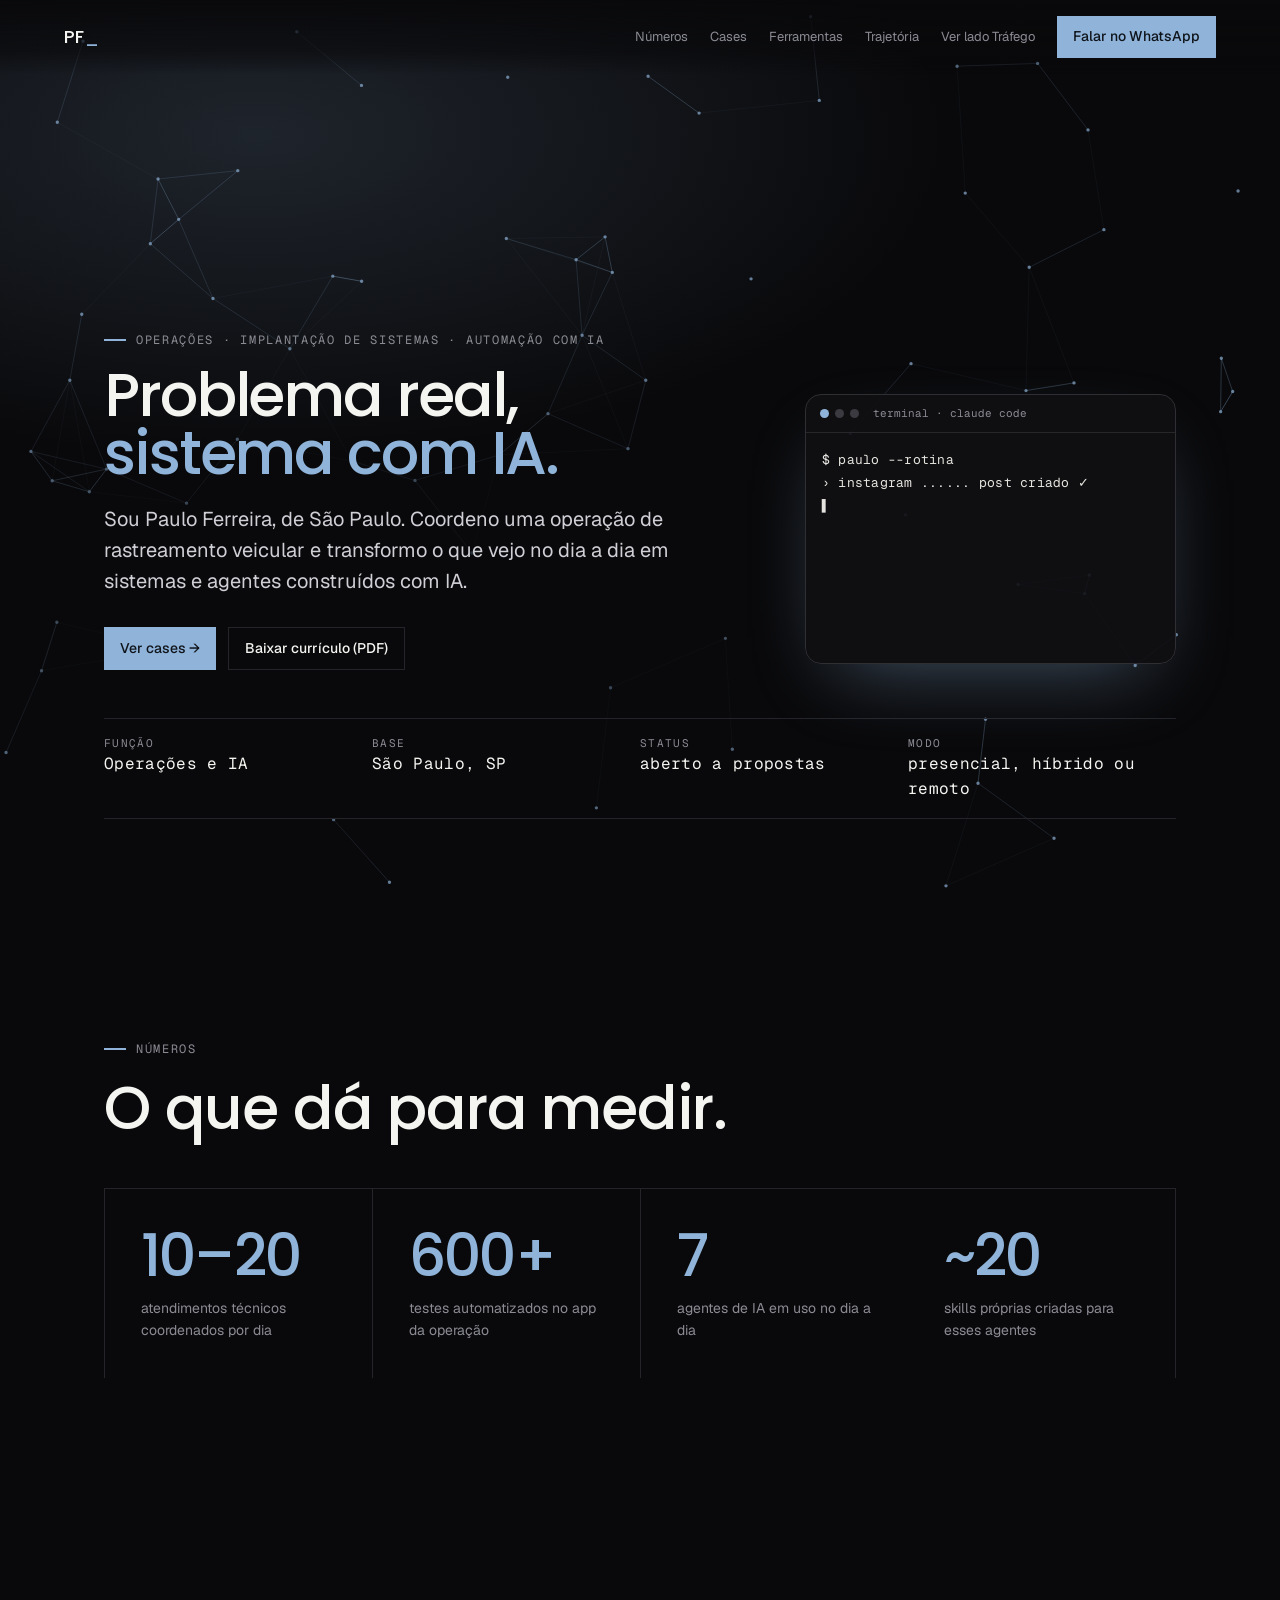
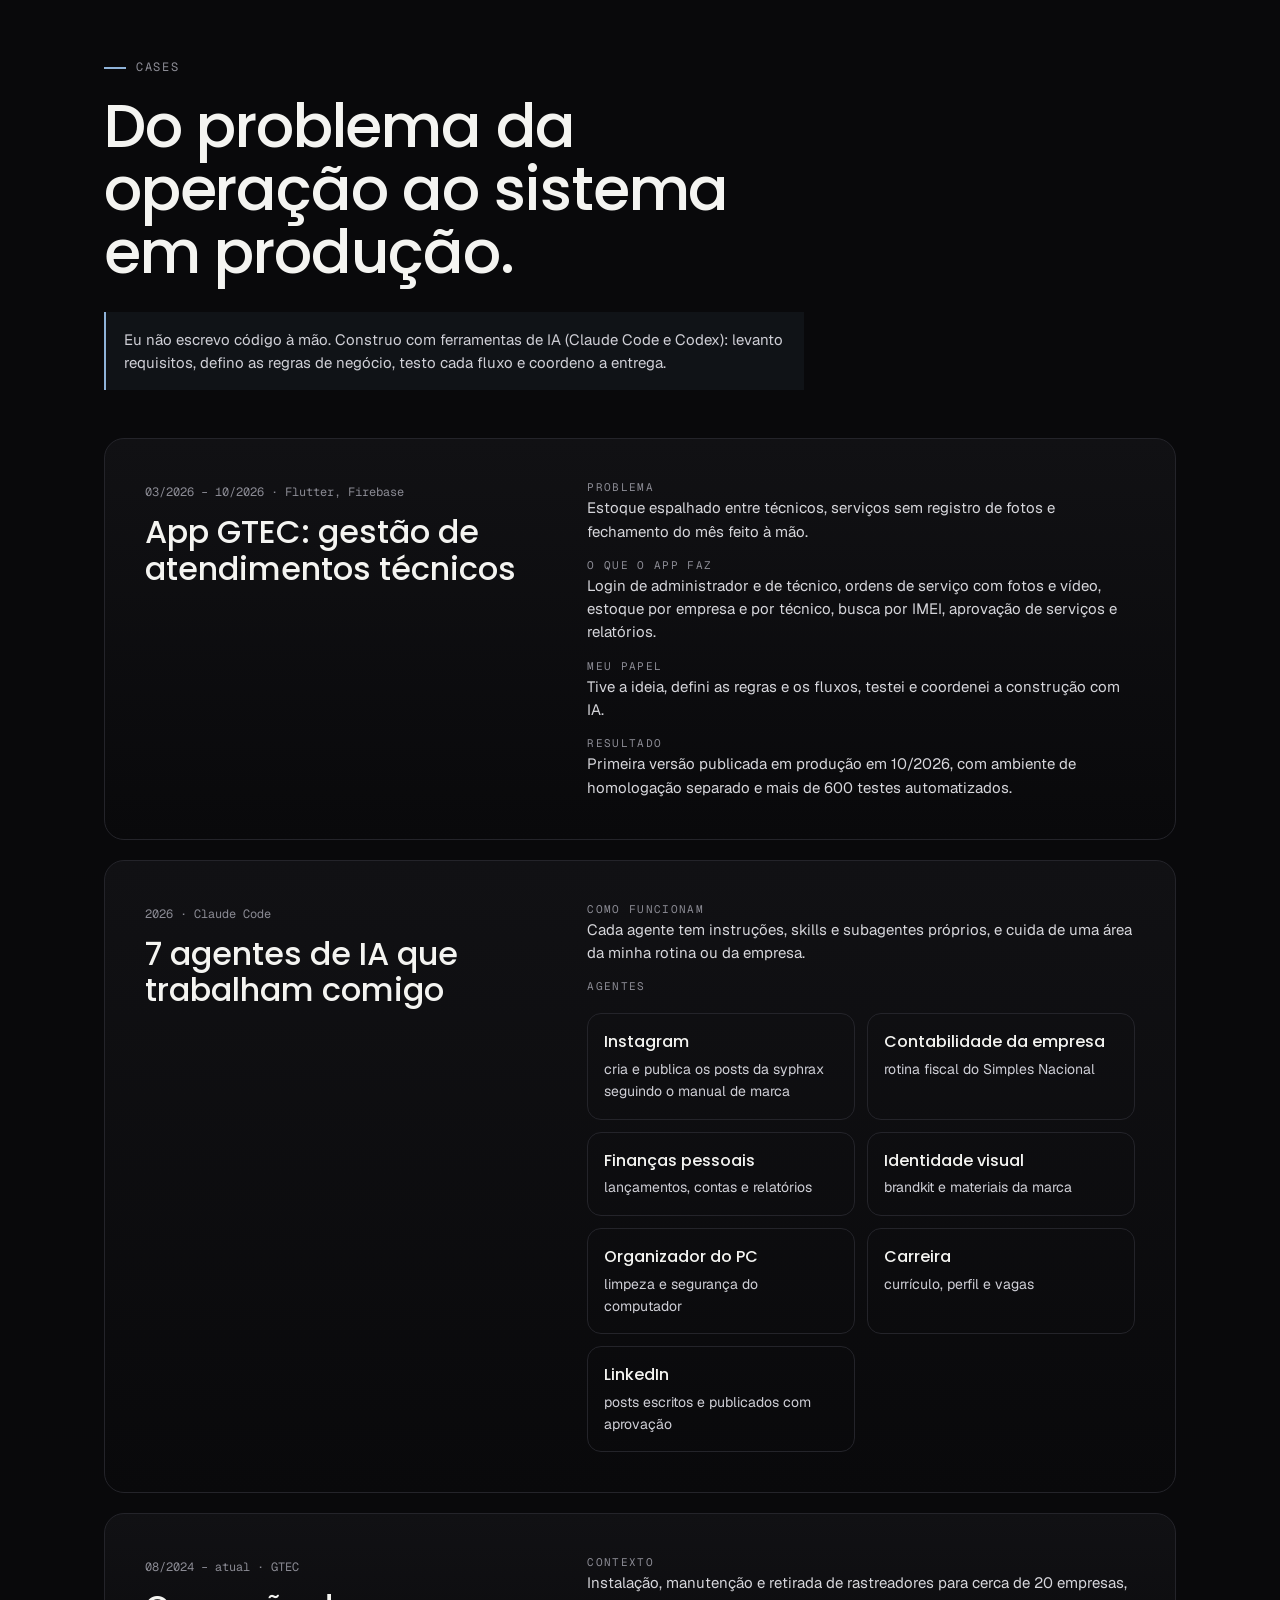
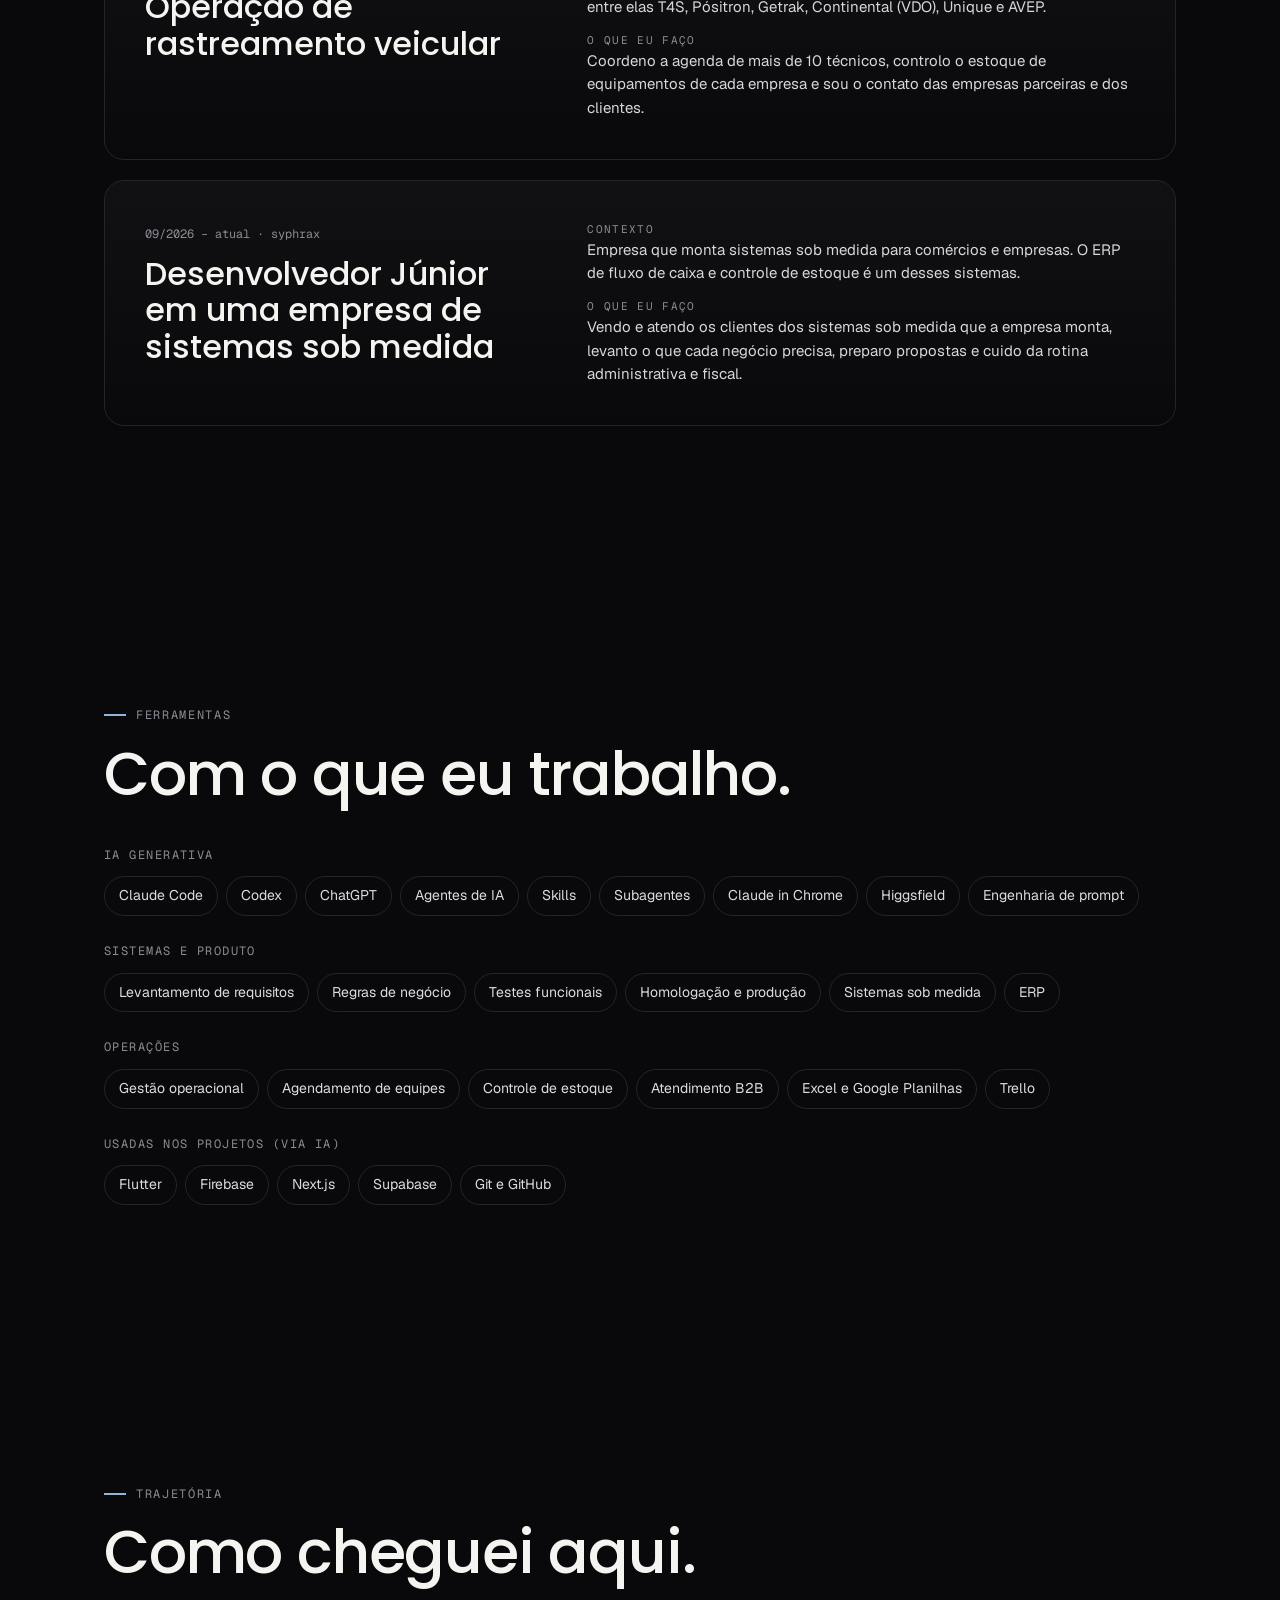
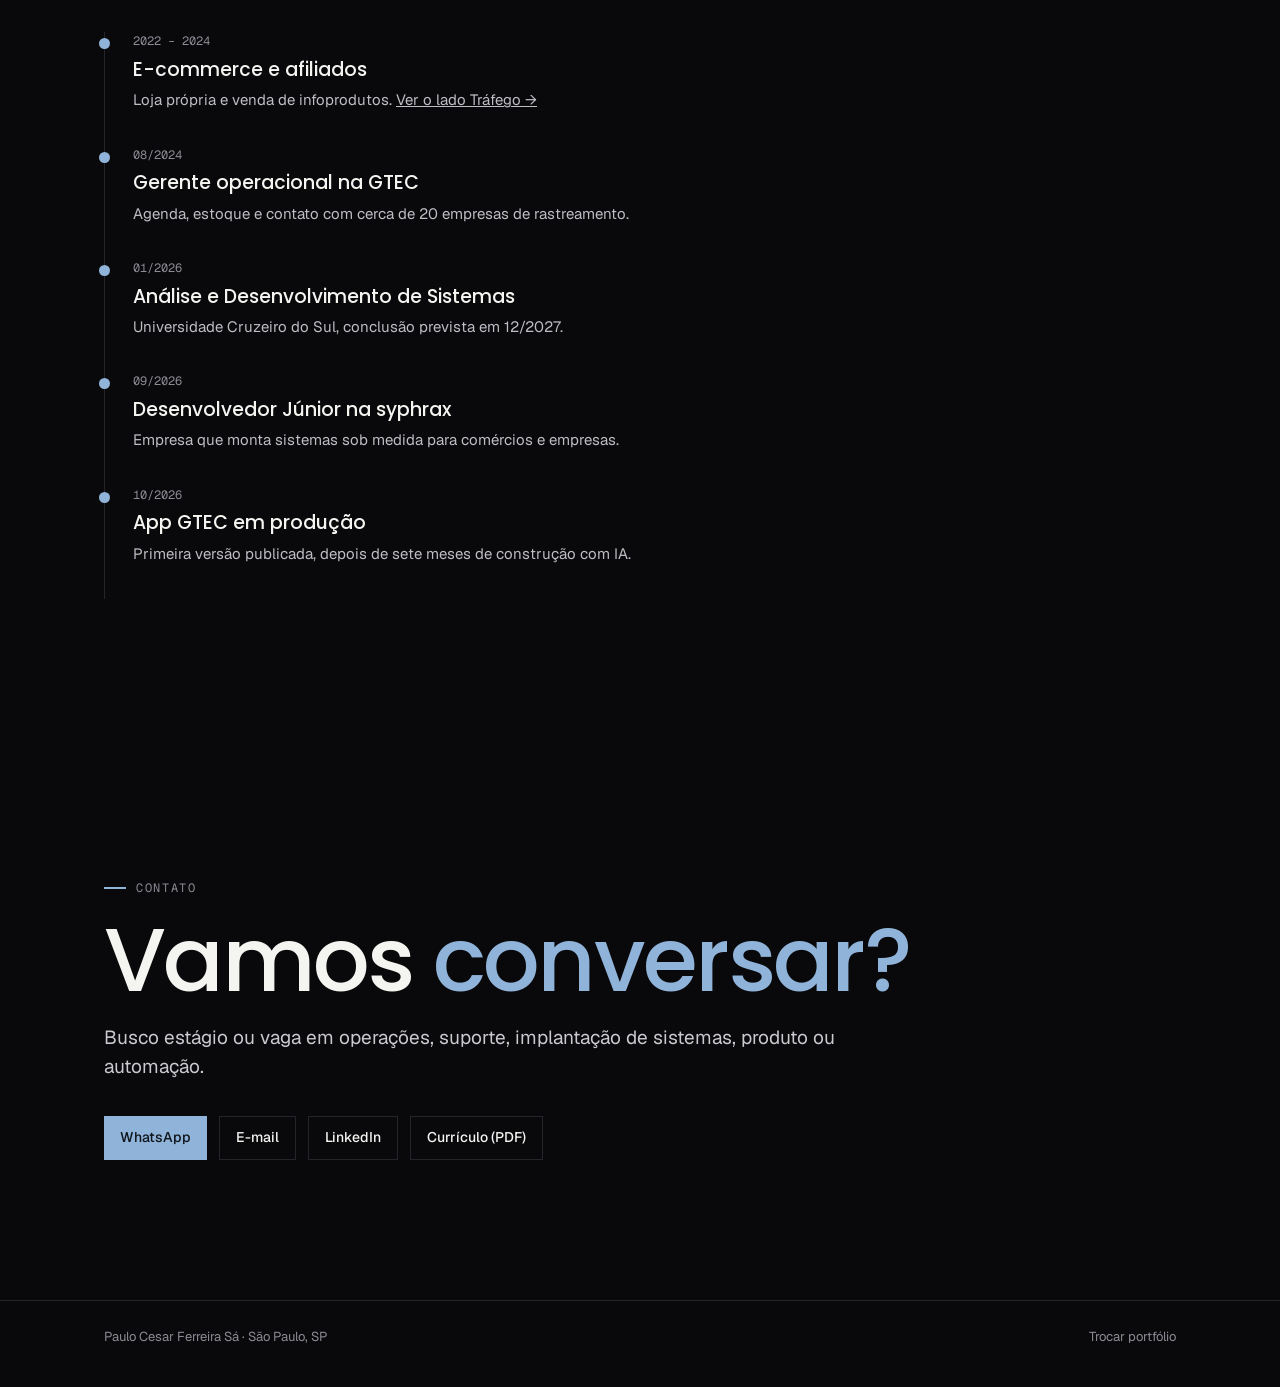
==== commit 5a732808: "Atendimentos por dia: de 10 a 20 (site e currículo) Co-Authored-By: Claude Opus 5.5 <noreply@anthrop" ====
--- a/ia/index.html
+++ b/ia/index.html
@@ -74,7 +74,7 @@
 › contabilidade .. rotina fiscal ✓
 › finanças ....... relatório pronto ✓
 › app gtec ....... 600+ testes ✓
-› operação ....... 20–30 atend./dia
+› operação ....... 10–20 atend./dia
 › linkedin ....... aguardando aprovação…" aria-hidden="true">
         <div class="bar"><i></i><i></i><i></i><span>terminal · claude code</span></div>
         <pre class="out mono"></pre>
@@ -94,7 +94,7 @@
       <p class="kicker rv">Números</p>
       <h2 class="title rv">O que dá para medir.</h2>
       <div class="stats short rv">
-        <div class="stat"><div class="n grad">20–30</div><div class="l">atendimentos técnicos coordenados por dia</div></div>
+        <div class="stat"><div class="n grad">10–20</div><div class="l">atendimentos técnicos coordenados por dia</div></div>
         <div class="stat"><div class="n grad" data-count="600" data-suf="+">600+</div><div class="l">testes automatizados no app da operação</div></div>
         <div class="stat"><div class="n grad" data-count="7">7</div><div class="l">agentes de IA em uso no dia a dia</div></div>
         <div class="stat"><div class="n grad" data-count="20" data-pre="~">~20</div><div class="l">skills próprias criadas para esses agentes</div></div>
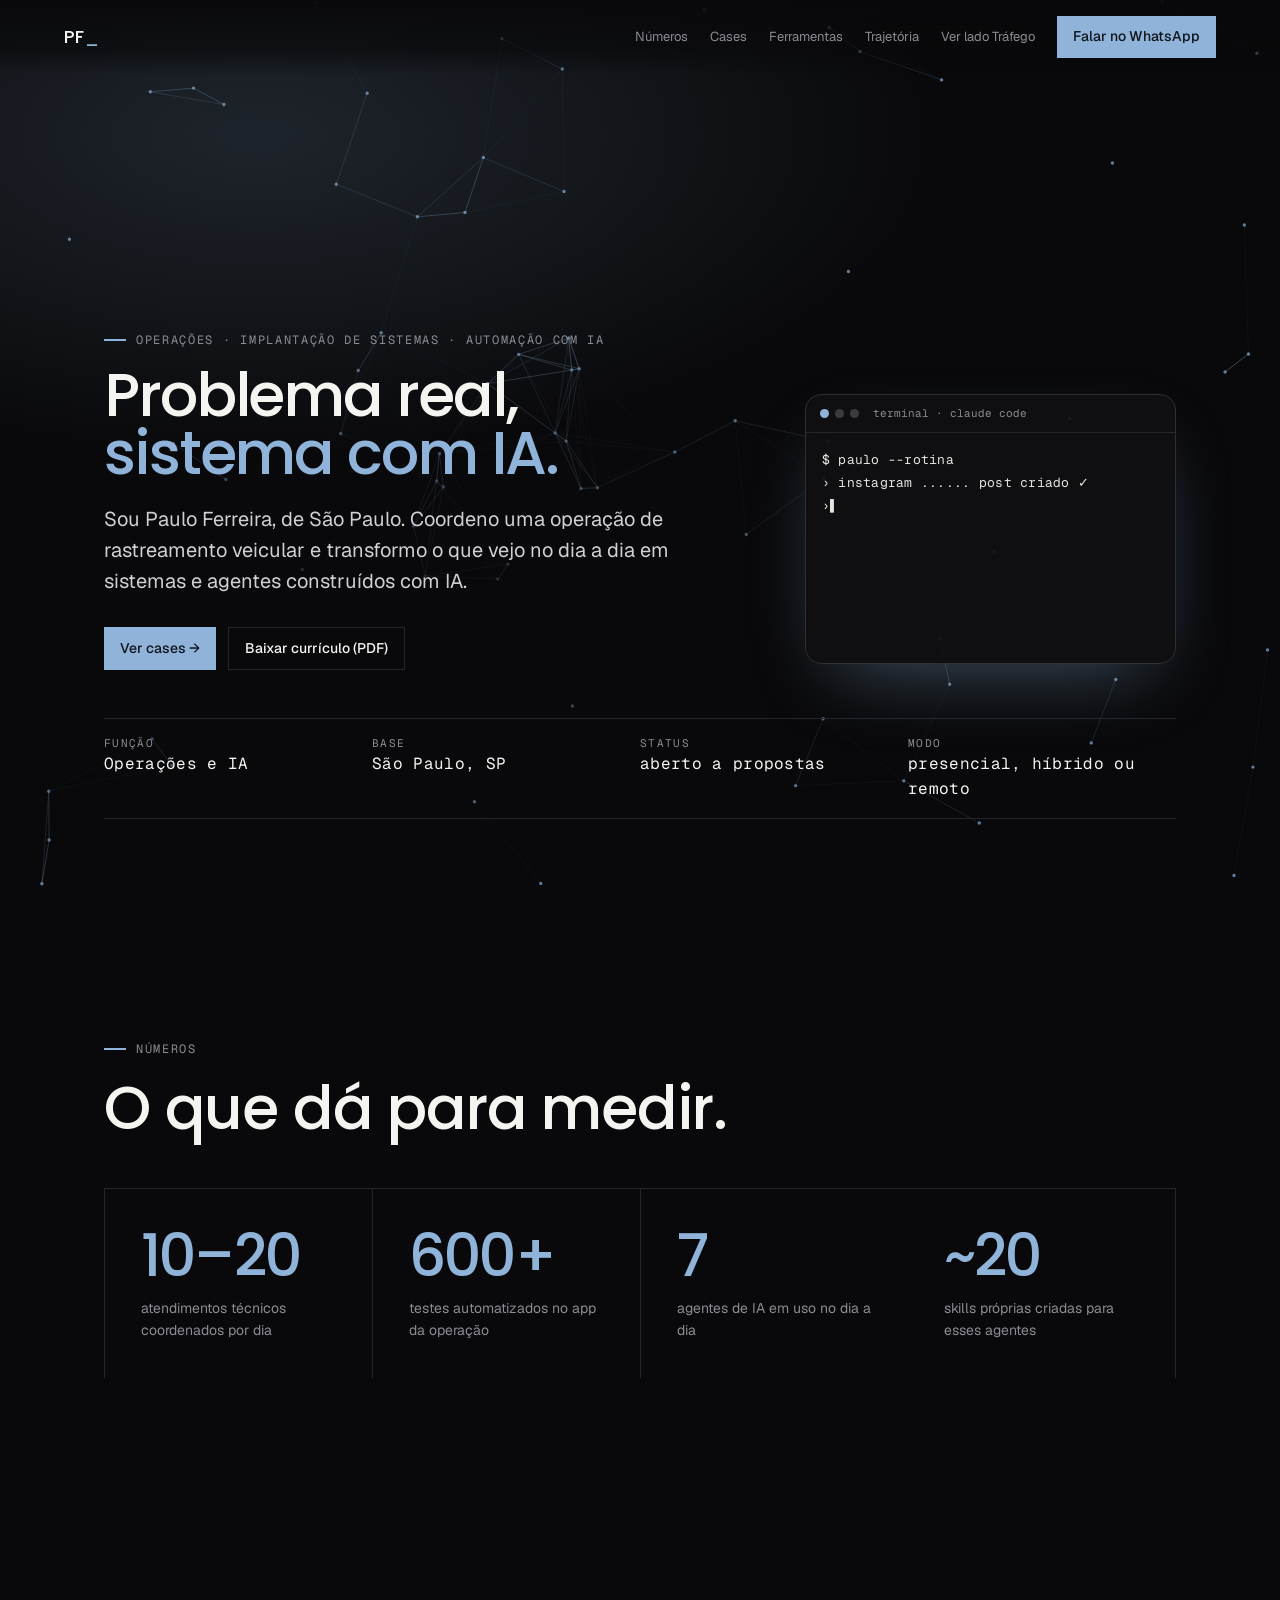
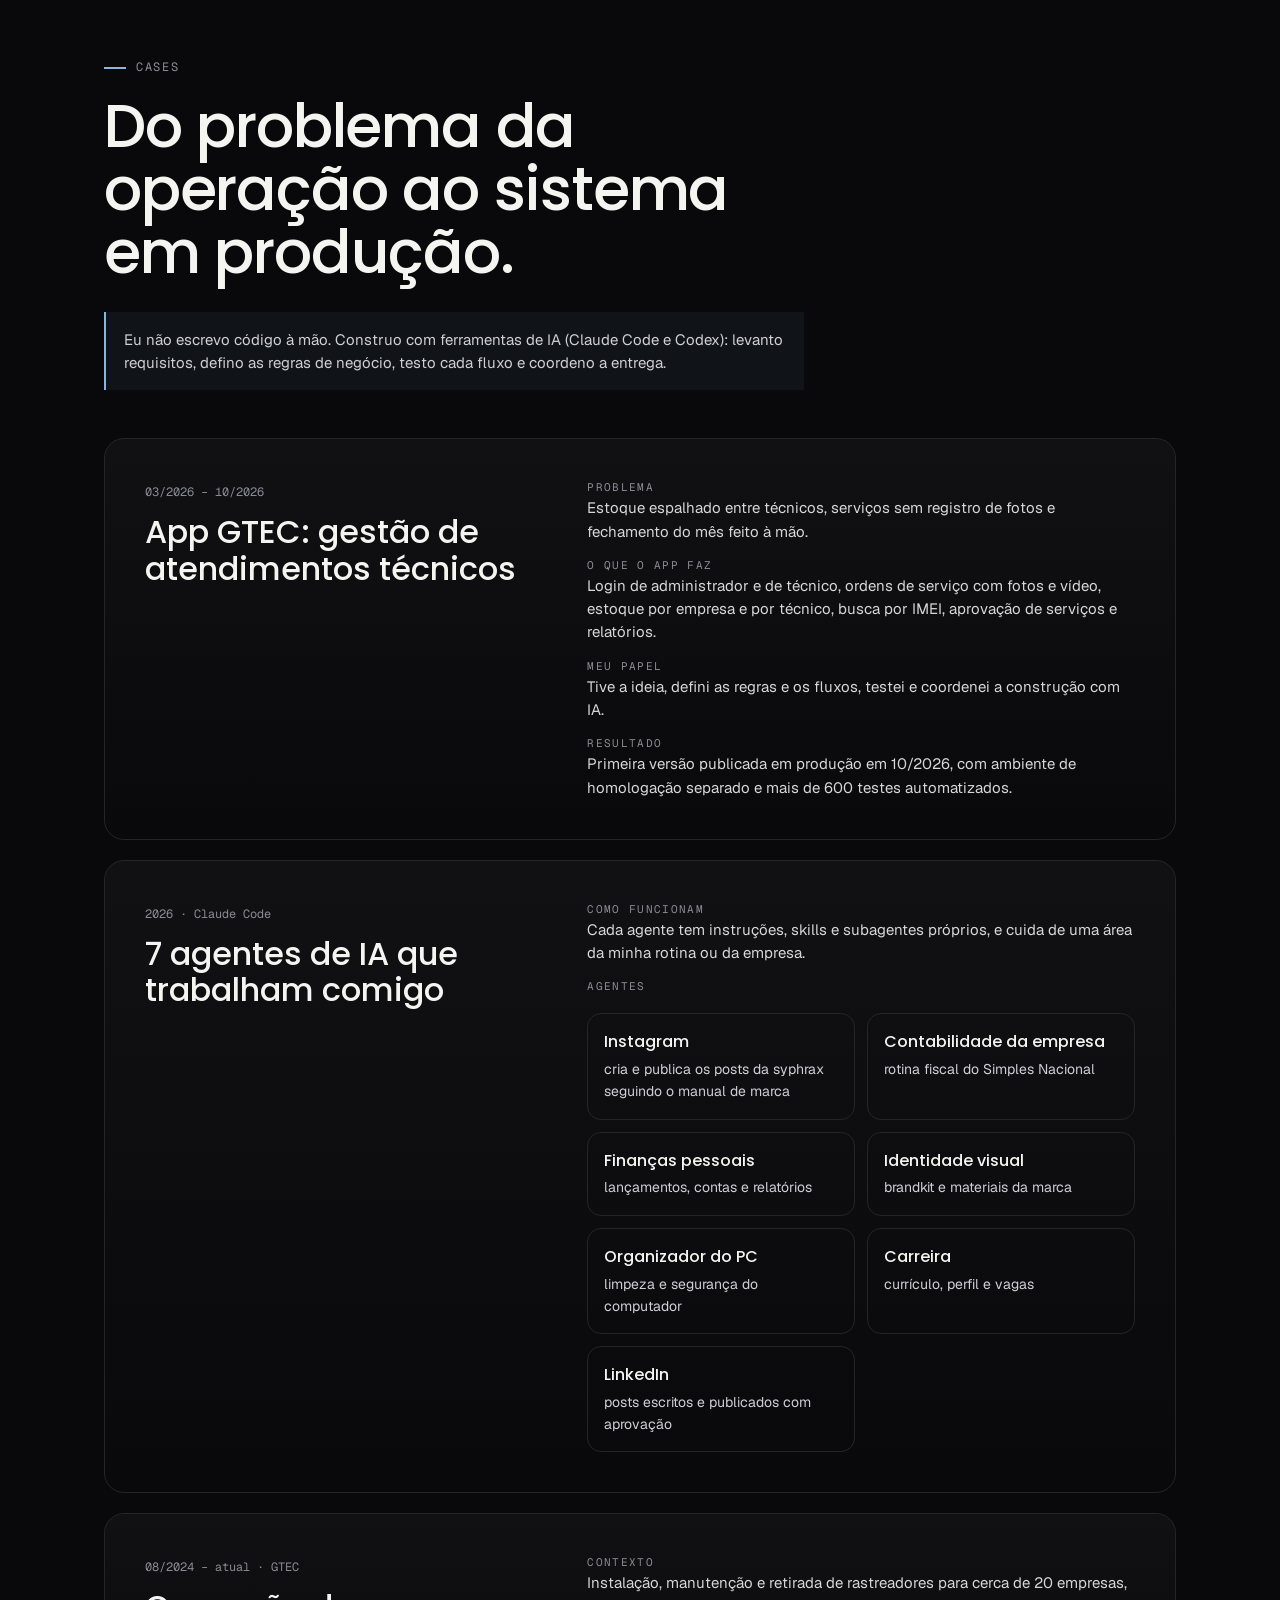
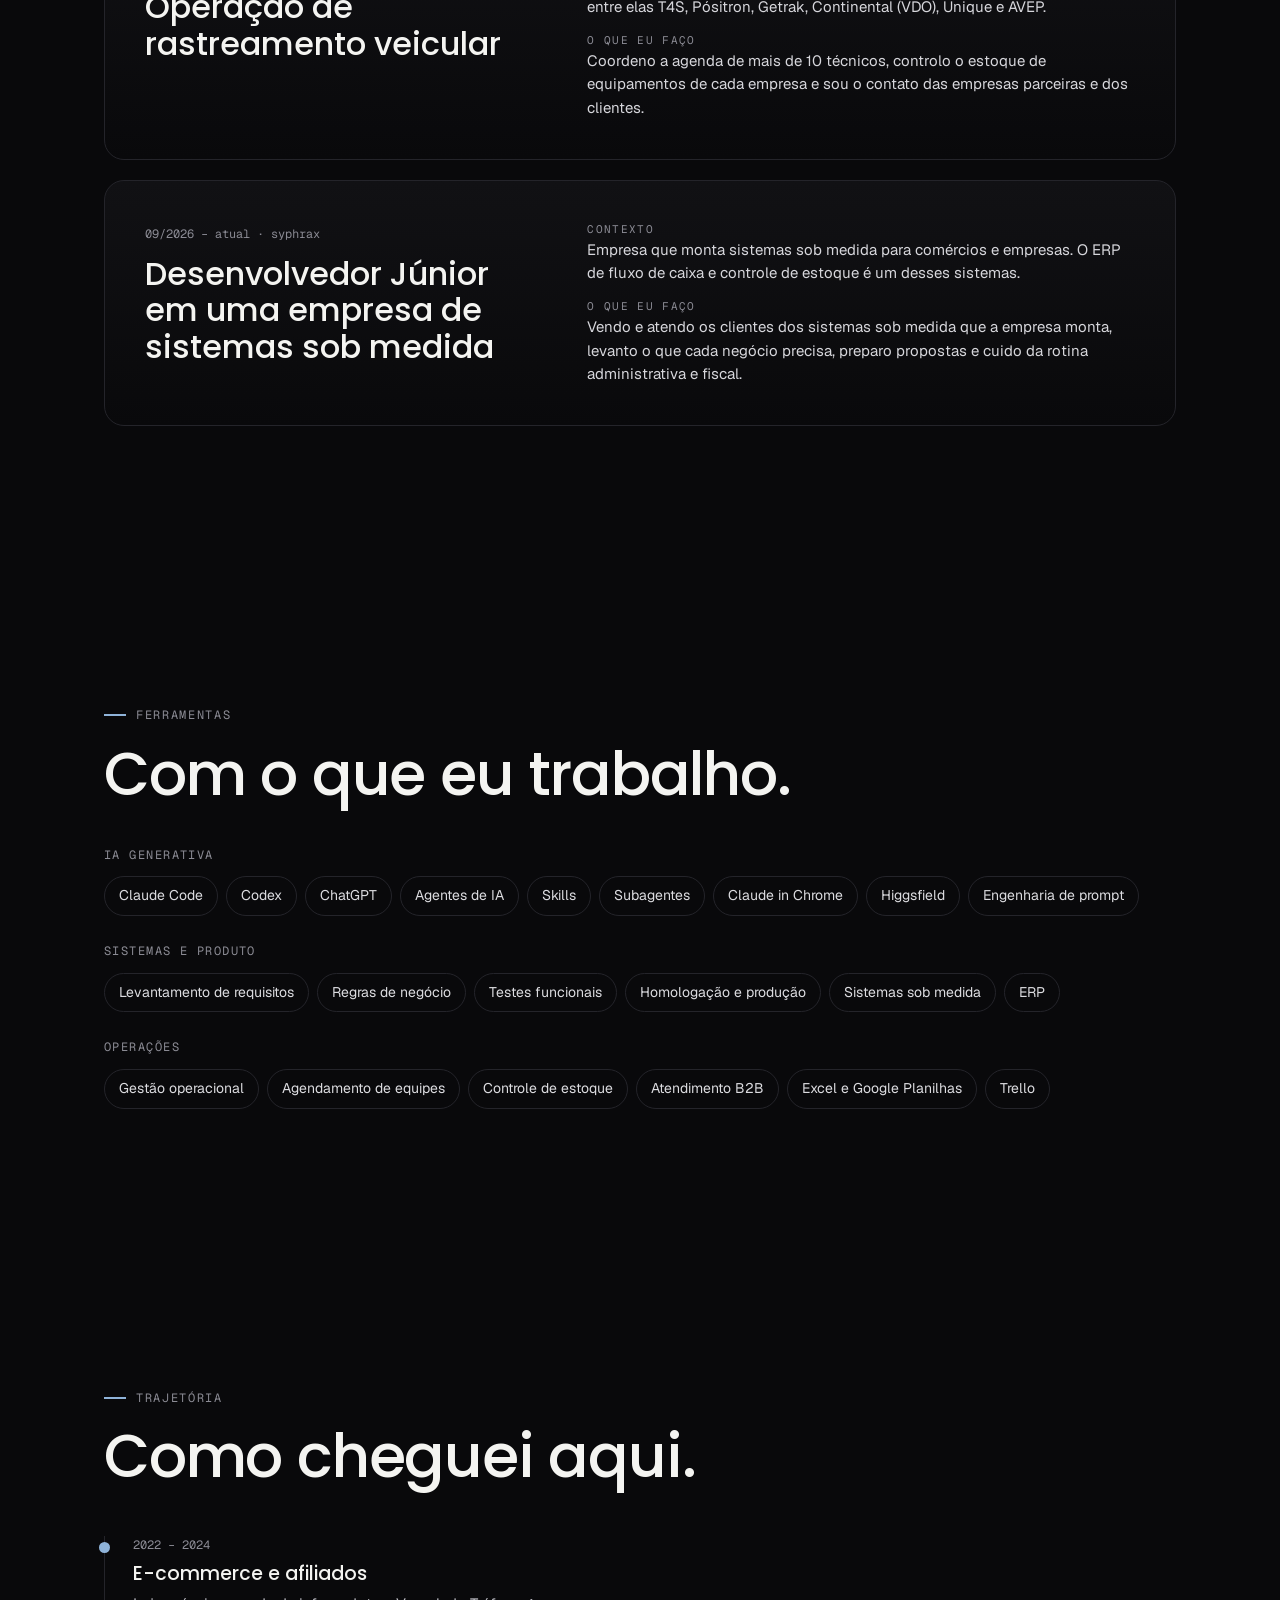
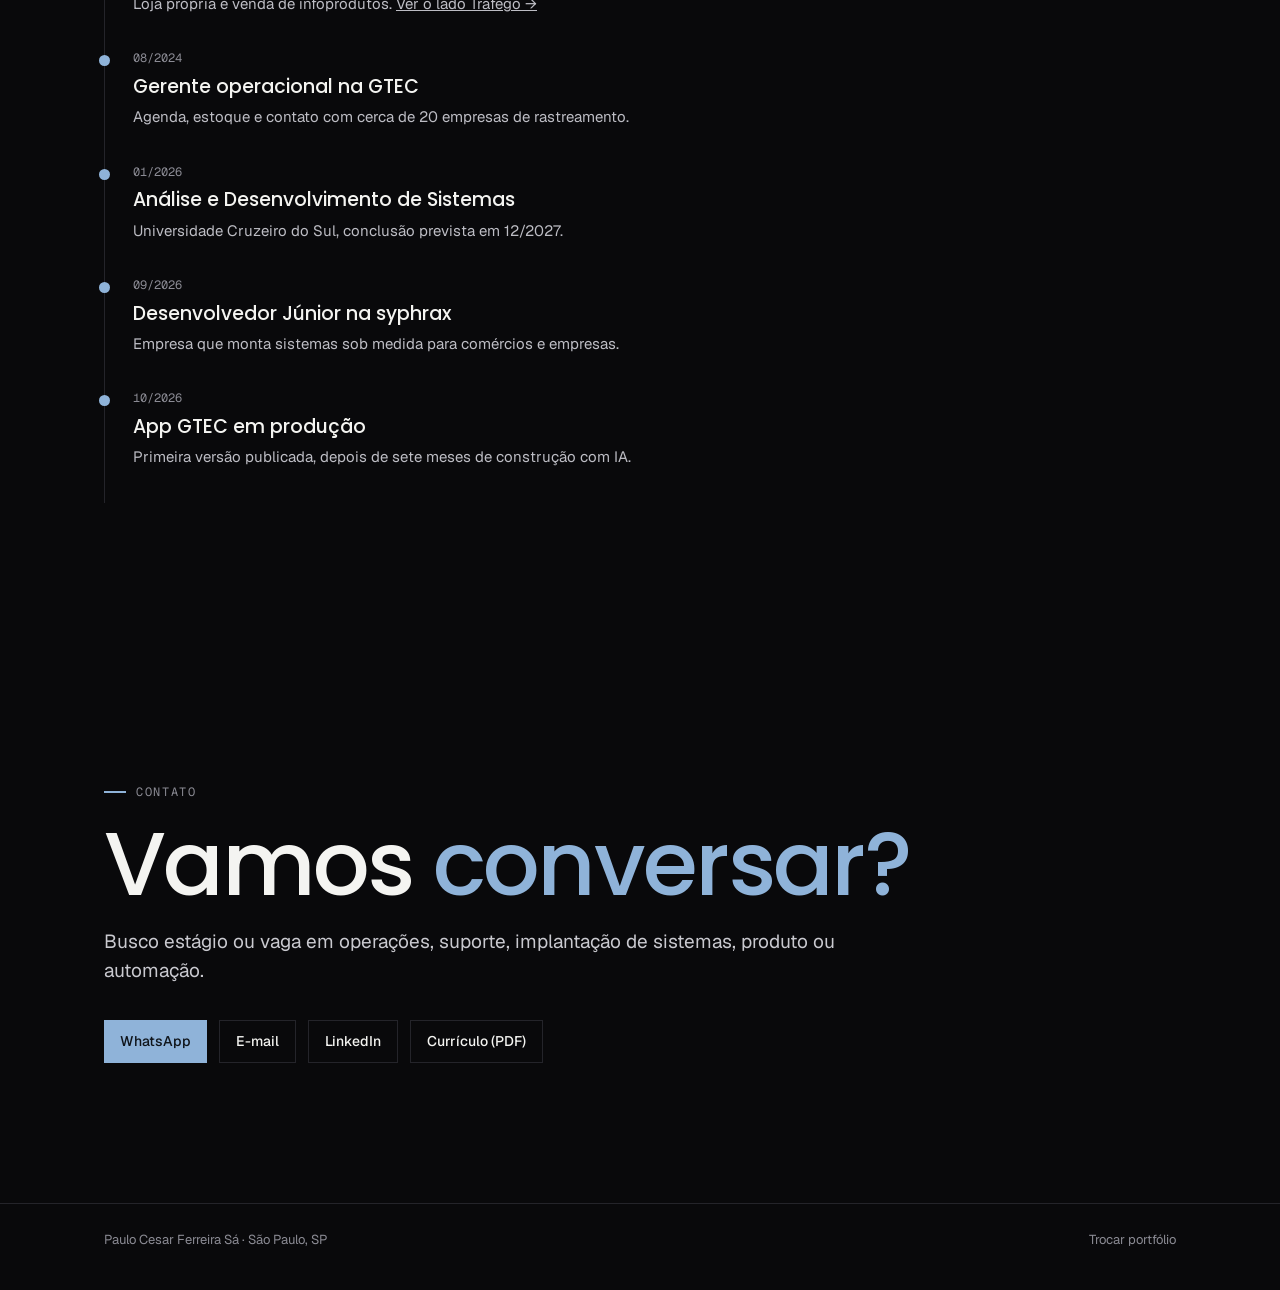
==== commit f82b57ec: "Remove tecnologias de código que o Paulo não domina (site e currículo) Co-Authored-By: Claude Opus 5" ====
--- a/ia/index.html
+++ b/ia/index.html
@@ -110,7 +110,7 @@
 
       <div class="cases">
         <article class="case rv">
-          <div><span class="tag">03/2026 – 10/2026 · Flutter, Firebase</span><h3>App GTEC: gestão de atendimentos técnicos</h3></div>
+          <div><span class="tag">03/2026 – 10/2026</span><h3>App GTEC: gestão de atendimentos técnicos</h3></div>
           <dl>
             <div><dt>Problema</dt><dd>Estoque espalhado entre técnicos, serviços sem registro de fotos e fechamento do mês feito à mão.</dd></div>
             <div><dt>O que o app faz</dt><dd>Login de administrador e de técnico, ordens de serviço com fotos e vídeo, estoque por empresa e por técnico, busca por IMEI, aprovação de serviços e relatórios.</dd></div>
@@ -164,7 +164,6 @@
         <div class="grp rv"><h4>IA generativa</h4><div class="chips"><span class="chip">Claude Code</span><span class="chip">Codex</span><span class="chip">ChatGPT</span><span class="chip">Agentes de IA</span><span class="chip">Skills</span><span class="chip">Subagentes</span><span class="chip">Claude in Chrome</span><span class="chip">Higgsfield</span><span class="chip">Engenharia de prompt</span></div></div>
         <div class="grp rv"><h4>Sistemas e produto</h4><div class="chips"><span class="chip">Levantamento de requisitos</span><span class="chip">Regras de negócio</span><span class="chip">Testes funcionais</span><span class="chip">Homologação e produção</span><span class="chip">Sistemas sob medida</span><span class="chip">ERP</span></div></div>
         <div class="grp rv"><h4>Operações</h4><div class="chips"><span class="chip">Gestão operacional</span><span class="chip">Agendamento de equipes</span><span class="chip">Controle de estoque</span><span class="chip">Atendimento B2B</span><span class="chip">Excel e Google Planilhas</span><span class="chip">Trello</span></div></div>
-        <div class="grp rv"><h4>Usadas nos projetos (via IA)</h4><div class="chips"><span class="chip">Flutter</span><span class="chip">Firebase</span><span class="chip">Next.js</span><span class="chip">Supabase</span><span class="chip">Git e GitHub</span></div></div>
       </div>
     </div>
   </section>
